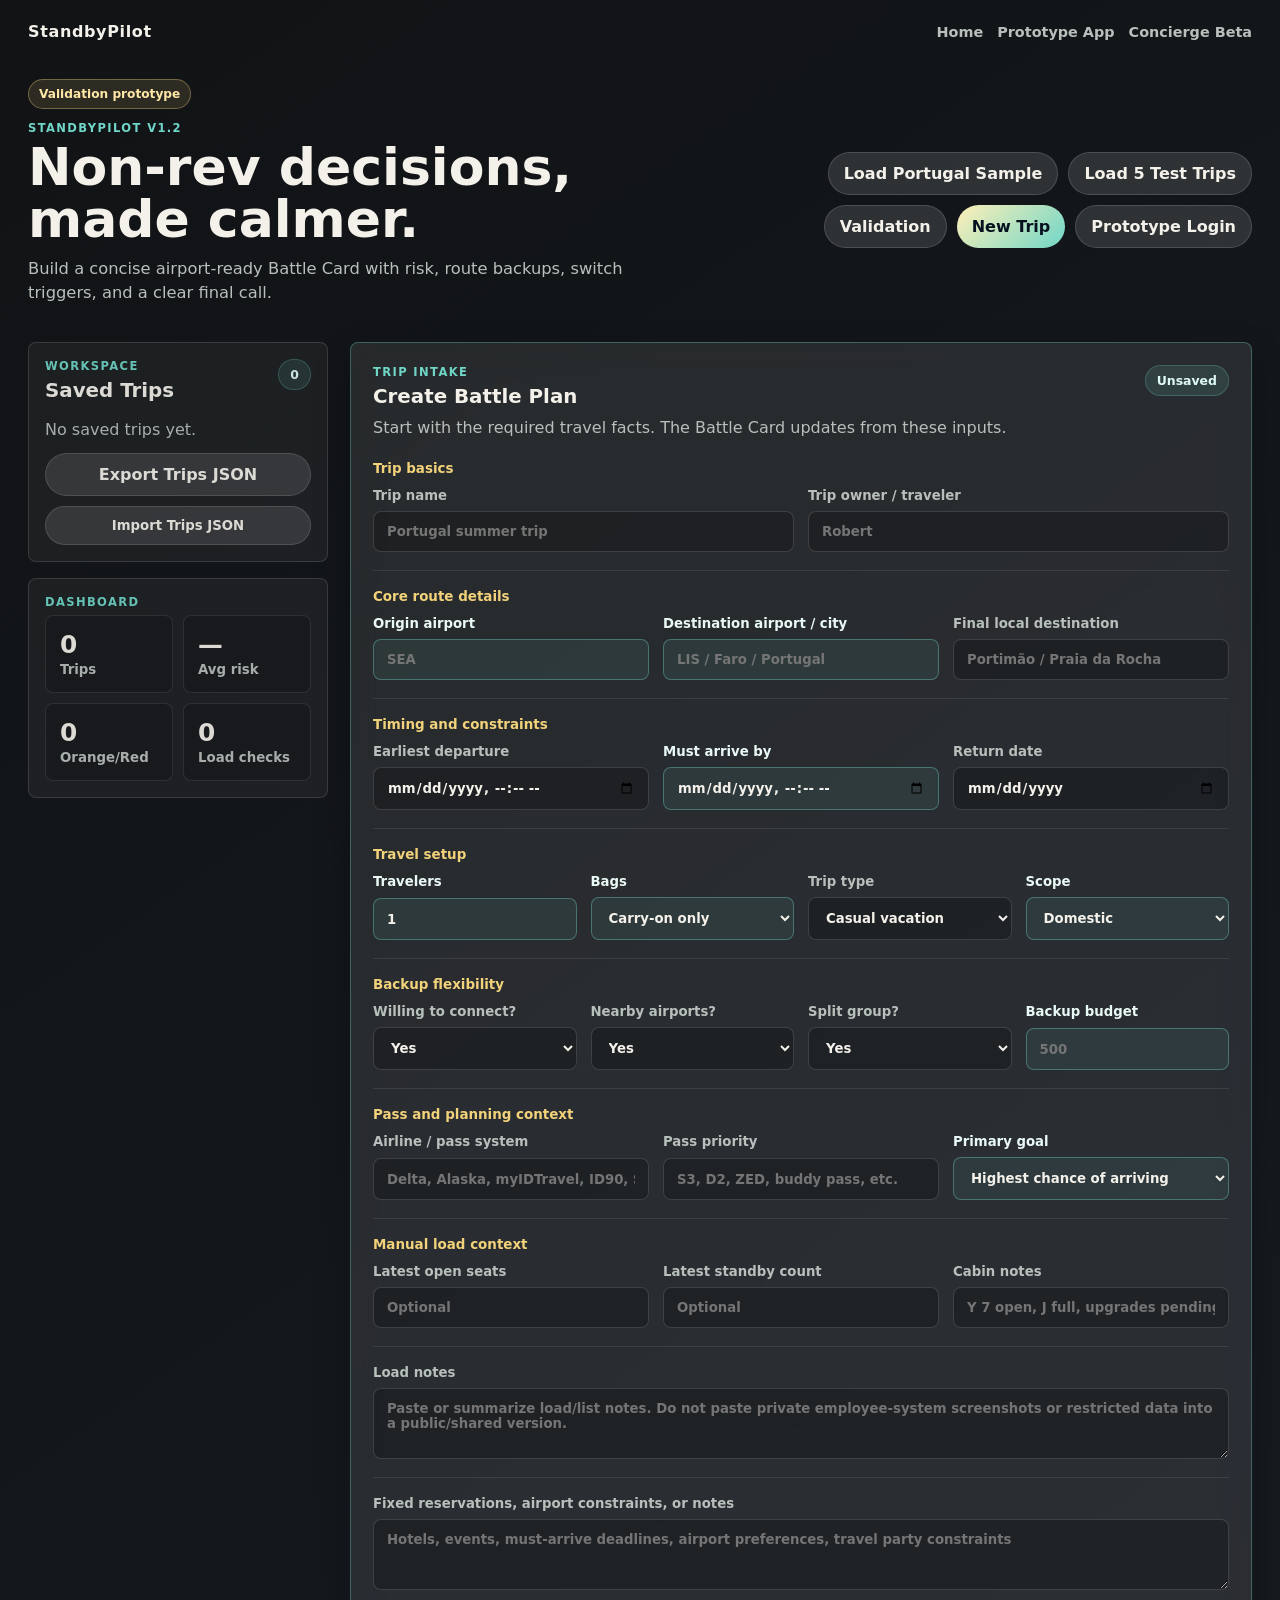
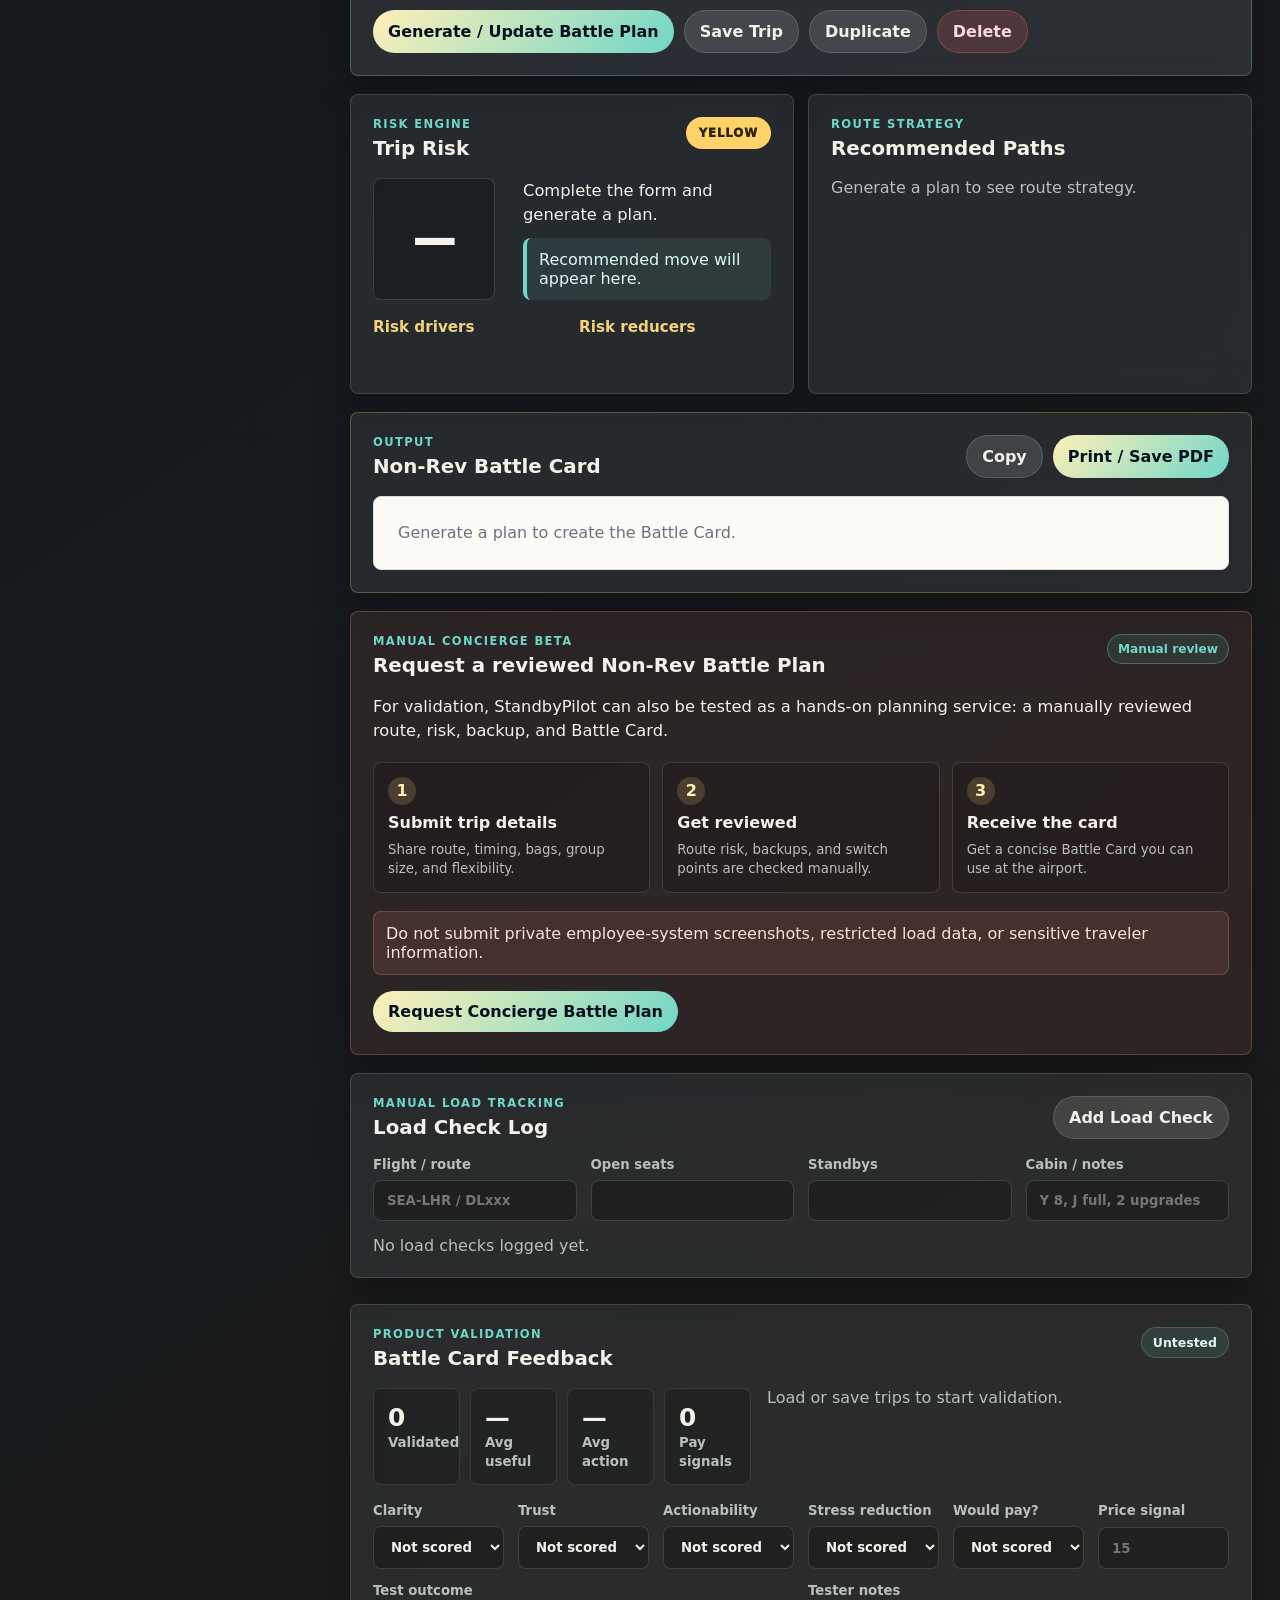
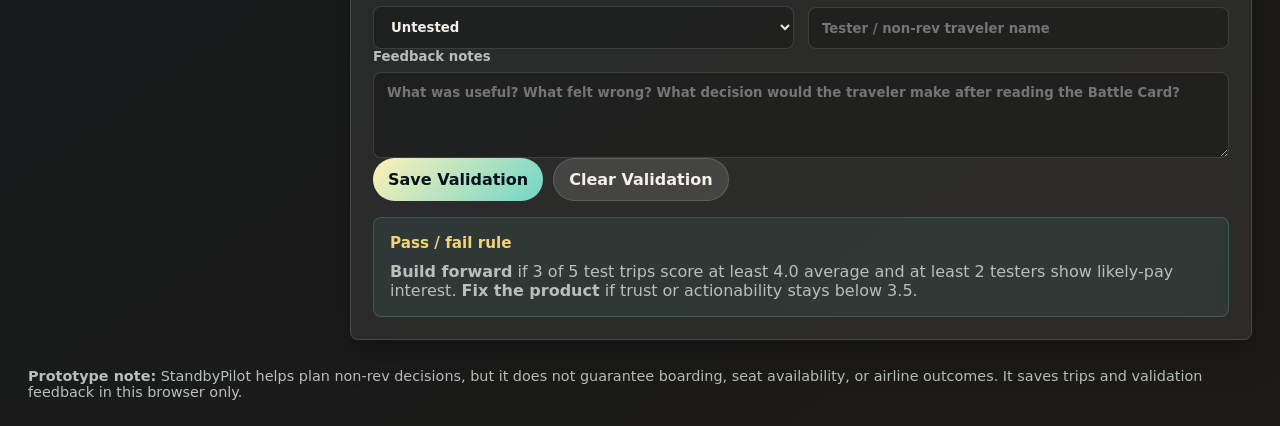
==== app.html @ 9925f9f8 "Align app page shell with Phase 1 structure" ====
<!doctype html>
<html lang="en">
<head>
  <meta charset="utf-8" />
  <meta name="viewport" content="width=device-width, initial-scale=1" />
  <title>StandbyPilot Prototype App</title>
  <link rel="stylesheet" href="./styles.css" />
</head>
<body>
  <nav class="site-nav app-nav" aria-label="App navigation">
    <a class="brand-mark" href="./index.html">StandbyPilot</a>
    <div>
      <a href="./index.html">Home</a>
      <a href="./app.html">Prototype App</a>
      <a href="./index.html#concierge">Concierge Beta</a>
    </div>
  </nav>

  <header id="appHeader" class="app-header hero-header">
    <div class="hero-copy">
      <span class="product-badge">Validation prototype</span>
      <p class="eyebrow">StandbyPilot v1.2</p>
      <h1>Non-rev decisions, made calmer.</h1>
      <p class="subhead">Build a concise airport-ready Battle Card with risk, route backups, switch triggers, and a clear final call.</p>
      <p id="appLoadError" class="empty-state" role="alert" aria-live="polite"></p>
    </div>
    <div class="header-actions">
      <button id="loadPortugal" class="secondary">Load Portugal Sample</button>
      <button id="loadTestSuite" class="secondary">Load 5 Test Trips</button>
      <button id="jumpValidation" class="secondary">Validation</button>
      <button id="newTrip" class="primary">New Trip</button>
      <button id="lockApp" class="secondary" type="button">Prototype Login</button>
    </div>
  </header>

  <main id="appMain" class="layout">
    <aside class="sidebar secondary-rail">
      <section class="panel compact side-panel">
        <div class="panel-title-row">
          <div>
            <p class="eyebrow">Workspace</p>
            <h2>Saved Trips</h2>
          </div>
          <span id="tripCount" class="pill">0</span>
        </div>
        <div id="savedTrips" class="saved-list empty-state">No saved trips yet.</div>
        <div class="stacked-actions">
          <button id="exportTrips" class="secondary full">Export Trips JSON</button>
          <label class="file-button full">
            Import Trips JSON
            <input id="importTrips" type="file" accept="application/json" />
          </label>
        </div>
      </section>

      <section class="panel compact side-panel">
        <p class="eyebrow">Dashboard</p>
        <div class="metric-grid">
          <div class="metric">
            <span id="metricTrips">0</span>
            <small>Trips</small>
          </div>
          <div class="metric">
            <span id="metricAvgRisk">—</span>
            <small>Avg risk</small>
          </div>
          <div class="metric">
            <span id="metricOrangeRed">0</span>
            <small>Orange/Red</small>
          </div>
          <div class="metric">
            <span id="metricLoadChecks">0</span>
            <small>Load checks</small>
          </div>
        </div>
      </section>
    </aside>

    <section class="content">
      <section class="panel primary-workflow">
        <div class="panel-title-row form-heading">
          <div>
            <p class="eyebrow">Trip intake</p>
            <h2 id="formTitle">Create Battle Plan</h2>
            <p class="section-note">Start with the required travel facts. The Battle Card updates from these inputs.</p>
          </div>
          <div id="saveStatus" class="status-note">Unsaved</div>
        </div>

        <form id="tripForm" class="trip-form">
          <div class="field-group">
            <p class="field-group-title">Trip basics</p>
            <div class="grid two">
              <label>Trip name
                <input id="tripName" placeholder="Portugal summer trip" />
              </label>
              <label>Trip owner / traveler
                <input id="travelerName" placeholder="Robert" />
              </label>
            </div>
          </div>

          <div class="field-group priority-group">
            <p class="field-group-title">Core route details</p>
            <div class="grid three">
              <label class="priority-field">Origin airport
                <input id="origin" placeholder="SEA" />
              </label>
              <label class="priority-field">Destination airport / city
                <input id="destination" placeholder="LIS / Faro / Portugal" />
              </label>
              <label>Final local destination
                <input id="finalDestination" placeholder="Portimão / Praia da Rocha" />
              </label>
            </div>
          </div>

          <div class="field-group priority-group">
            <p class="field-group-title">Timing and constraints</p>
            <div class="grid three">
              <label>Earliest departure
                <input id="earliestDeparture" type="datetime-local" />
              </label>
              <label class="priority-field">Must arrive by
                <input id="mustArriveBy" type="datetime-local" />
              </label>
              <label>Return date
                <input id="returnDate" type="date" />
              </label>
            </div>
          </div>

          <div class="field-group priority-group">
            <p class="field-group-title">Travel setup</p>
            <div class="grid four">
              <label class="priority-field">Travelers
                <input id="travelers" type="number" min="1" value="1" />
              </label>
              <label class="priority-field">Bags
                <select id="bags">
                  <option value="carry-on">Carry-on only</option>
                  <option value="mixed">Mixed / unsure</option>
                  <option value="checked">Checked bag</option>
                </select>
              </label>
              <label>Trip type
                <select id="tripType">
                  <option value="casual">Casual vacation</option>
                  <option value="event">Event / festival</option>
                  <option value="wedding">Wedding</option>
                  <option value="cruise">Cruise</option>
                  <option value="work">Work</option>
                  <option value="family">Family emergency</option>
                </select>
              </label>
              <label class="priority-field">Scope
                <select id="scope">
                  <option value="domestic">Domestic</option>
                  <option value="international">International</option>
                </select>
              </label>
            </div>
          </div>

          <div class="field-group priority-group">
            <p class="field-group-title">Backup flexibility</p>
            <div class="grid four">
              <label>Willing to connect?
                <select id="connections">
                  <option value="yes">Yes</option>
                  <option value="maybe">Maybe</option>
                  <option value="no">No</option>
                </select>
              </label>
              <label>Nearby airports?
                <select id="nearbyAirports">
                  <option value="yes">Yes</option>
                  <option value="maybe">Maybe</option>
                  <option value="no">No</option>
                </select>
              </label>
              <label>Split group?
                <select id="splitGroup">
                  <option value="yes">Yes</option>
                  <option value="maybe">Maybe</option>
                  <option value="no">No</option>
                </select>
              </label>
              <label class="priority-field">Backup budget
                <input id="backupBudget" type="number" min="0" placeholder="500" />
              </label>
            </div>
          </div>

          <div class="field-group priority-group">
            <p class="field-group-title">Pass and planning context</p>
            <div class="grid three">
              <label>Airline / pass system
                <input id="passSystem" placeholder="Delta, Alaska, myIDTravel, ID90, StaffTraveler notes" />
              </label>
              <label>Pass priority
                <input id="passPriority" placeholder="S3, D2, ZED, buddy pass, etc." />
              </label>
              <label class="priority-field">Primary goal
                <select id="priority">
                  <option value="highest-arrival-chance">Highest chance of arriving</option>
                  <option value="lowest-cost">Lowest cost</option>
                  <option value="fewest-connections">Fewest connections</option>
                  <option value="comfort">Best comfort</option>
                  <option value="fastest">Fastest trip</option>
                </select>
              </label>
            </div>
          </div>

          <div class="field-group">
            <p class="field-group-title">Manual load context</p>
            <div class="grid three">
              <label>Latest open seats
                <input id="openSeats" type="number" min="0" placeholder="Optional" />
              </label>
              <label>Latest standby count
                <input id="standbyCount" type="number" min="0" placeholder="Optional" />
              </label>
              <label>Cabin notes
                <input id="cabinNotes" placeholder="Y 7 open, J full, upgrades pending" />
              </label>
            </div>
          </div>

          <div class="field-group">
            <label>Load notes
              <textarea id="loadNotes" rows="3" placeholder="Paste or summarize load/list notes. Do not paste private employee-system screenshots or restricted data into a public/shared version."></textarea>
            </label>
          </div>

          <div class="field-group">
            <label>Fixed reservations, airport constraints, or notes
              <textarea id="notes" rows="3" placeholder="Hotels, events, must-arrive deadlines, airport preferences, travel party constraints"></textarea>
            </label>
          </div>

          <div class="button-row form-actions">
            <button type="submit" class="primary">Generate / Update Battle Plan</button>
            <button type="button" id="saveTrip" class="secondary">Save Trip</button>
            <button type="button" id="duplicateTrip" class="secondary">Duplicate</button>
            <button type="button" id="deleteTrip" class="danger">Delete</button>
          </div>
        </form>
      </section>

      <section class="grid two output-grid">
        <section class="panel result-panel">
          <div class="panel-title-row">
            <div>
              <p class="eyebrow">Risk engine</p>
              <h2>Trip Risk</h2>
            </div>
            <div id="riskBadge" class="risk-badge yellow">Yellow</div>
          </div>
          <div class="score-wrap">
            <div id="riskScore" class="risk-score">—</div>
            <div>
              <p id="riskSummary" class="large-copy">Complete the form and generate a plan.</p>
              <p id="recommendedMove" class="callout">Recommended move will appear here.</p>
            </div>
          </div>
          <div class="grid two">
            <div>
              <h3>Risk drivers</h3>
              <ul id="riskReasons" class="clean-list"></ul>
            </div>
            <div>
              <h3>Risk reducers</h3>
              <ul id="riskCredits" class="clean-list"></ul>
            </div>
          </div>
        </section>

        <section class="panel result-panel">
          <div class="panel-title-row">
            <div>
              <p class="eyebrow">Route strategy</p>
              <h2>Recommended Paths</h2>
            </div>
          </div>
          <div id="routeStrategy" class="route-list empty-state">Generate a plan to see route strategy.</div>
        </section>
      </section>

      <section class="panel battle-card-panel">
        <div class="panel-title-row">
          <div>
            <p class="eyebrow">Output</p>
            <h2>Non-Rev Battle Card</h2>
          </div>
          <div class="button-row compact-row">
            <button id="copyBattleCard" class="secondary">Copy</button>
            <button id="printBattleCard" class="primary">Print / Save PDF</button>
          </div>
        </div>
        <article id="battleCard" class="battle-card empty-state">Generate a plan to create the Battle Card.</article>
      </section>

      <section class="panel concierge-panel" id="concierge-request">
        <div class="panel-title-row">
          <div>
            <p class="eyebrow">Manual Concierge Beta</p>
            <h2>Request a reviewed Non-Rev Battle Plan</h2>
          </div>
          <span class="product-badge subtle">Manual review</span>
        </div>
        <p class="large-copy">For validation, StandbyPilot can also be tested as a hands-on planning service: a manually reviewed route, risk, backup, and Battle Card.</p>
        <div class="concierge-steps">
          <div><span>1</span><strong>Submit trip details</strong><small>Share route, timing, bags, group size, and flexibility.</small></div>
          <div><span>2</span><strong>Get reviewed</strong><small>Route risk, backups, and switch points are checked manually.</small></div>
          <div><span>3</span><strong>Receive the card</strong><small>Get a concise Battle Card you can use at the airport.</small></div>
        </div>
        <p class="warning-note">Do not submit private employee-system screenshots, restricted load data, or sensitive traveler information.</p>
        <a class="button-link primary" href="mailto:?subject=StandbyPilot%20Concierge%20Battle%20Plan%20Request">Request Concierge Battle Plan</a>
      </section>

      <section class="panel">
        <div class="panel-title-row">
          <div>
            <p class="eyebrow">Manual load tracking</p>
            <h2>Load Check Log</h2>
          </div>
          <button id="addLoadCheck" class="secondary">Add Load Check</button>
        </div>
        <div class="grid four load-inputs">
          <label>Flight / route
            <input id="loadFlight" placeholder="SEA-LHR / DLxxx" />
          </label>
          <label>Open seats
            <input id="loadOpenSeats" type="number" min="0" />
          </label>
          <label>Standbys
            <input id="loadStandbys" type="number" min="0" />
          </label>
          <label>Cabin / notes
            <input id="loadCabin" placeholder="Y 8, J full, 2 upgrades" />
          </label>
        </div>
        <div id="loadLog" class="timeline empty-state">No load checks logged yet.</div>
      </section>

      <section id="validationPanel" class="panel validation-panel">
        <div class="panel-title-row">
          <div>
            <p class="eyebrow">Product validation</p>
            <h2>Battle Card Feedback</h2>
          </div>
          <div id="validationStatus" class="status-note">Untested</div>
        </div>

        <div class="validation-summary">
          <div class="metric-grid validation-metrics">
            <div class="metric">
              <span id="metricValidated">0</span>
              <small>Validated</small>
            </div>
            <div class="metric">
              <span id="metricAvgUseful">—</span>
              <small>Avg useful</small>
            </div>
            <div class="metric">
              <span id="metricAvgAction">—</span>
              <small>Avg action</small>
            </div>
            <div class="metric">
              <span id="metricPaidInterest">0</span>
              <small>Pay signals</small>
            </div>
          </div>
          <div id="validationQueue" class="validation-list empty-state">Load or save trips to start validation.</div>
        </div>

        <div class="validation-grid">
          <label>Clarity
            <select id="clarityScore">
              <option value="">Not scored</option>
              <option value="1">1 - Confusing</option>
              <option value="2">2 - Needs work</option>
              <option value="3">3 - Understandable</option>
              <option value="4">4 - Clear</option>
              <option value="5">5 - Very clear</option>
            </select>
          </label>
          <label>Trust
            <select id="trustScore">
              <option value="">Not scored</option>
              <option value="1">1 - Would not trust</option>
              <option value="2">2 - Low trust</option>
              <option value="3">3 - Some trust</option>
              <option value="4">4 - Trustworthy</option>
              <option value="5">5 - Would rely on it</option>
            </select>
          </label>
          <label>Actionability
            <select id="actionScore">
              <option value="">Not scored</option>
              <option value="1">1 - No clear next move</option>
              <option value="2">2 - Vague</option>
              <option value="3">3 - Somewhat actionable</option>
              <option value="4">4 - Clear next move</option>
              <option value="5">5 - Airport-ready</option>
            </select>
          </label>
          <label>Stress reduction
            <select id="stressScore">
              <option value="">Not scored</option>
              <option value="1">1 - No help</option>
              <option value="2">2 - Small help</option>
              <option value="3">3 - Moderate help</option>
              <option value="4">4 - Strong help</option>
              <option value="5">5 - Big relief</option>
            </select>
          </label>
          <label>Would pay?
            <select id="payScore">
              <option value="">Not scored</option>
              <option value="1">1 - No</option>
              <option value="2">2 - Unlikely</option>
              <option value="3">3 - Maybe</option>
              <option value="4">4 - Likely</option>
              <option value="5">5 - Yes</option>
            </select>
          </label>
          <label>Price signal
            <input id="payAmount" type="number" min="0" placeholder="15" />
          </label>
        </div>

        <div class="grid two">
          <label>Test outcome
            <select id="testOutcome">
              <option value="untested">Untested</option>
              <option value="strong-signal">Strong signal</option>
              <option value="needs-polish">Needs polish</option>
              <option value="weak-signal">Weak signal</option>
              <option value="invalid">Invalid / wrong recommendation</option>
            </select>
          </label>
          <label>Tester notes
            <input id="testerName" placeholder="Tester / non-rev traveler name" />
          </label>
        </div>

        <label>Feedback notes
          <textarea id="validationNotes" rows="4" placeholder="What was useful? What felt wrong? What decision would the traveler make after reading the Battle Card?"></textarea>
        </label>

        <div class="button-row">
          <button id="saveValidation" type="button" class="primary">Save Validation</button>
          <button id="clearValidation" type="button" class="secondary">Clear Validation</button>
        </div>

        <div class="validation-rules">
          <h3>Pass / fail rule</h3>
          <p><strong>Build forward</strong> if 3 of 5 test trips score at least 4.0 average and at least 2 testers show likely-pay interest. <strong>Fix the product</strong> if trust or actionability stays below 3.5.</p>
        </div>
      </section>
    </section>
  </main>

  <footer id="appFooter" class="footer-note">
    <strong>Prototype note:</strong> StandbyPilot helps plan non-rev decisions, but it does not guarantee boarding, seat availability, or airline outcomes. It saves trips and validation feedback in this browser only.
  </footer>

  <script src="./app.js" data-battle-card-src="./battle-card.js"></script>
</body>
</html>
---- styles.css ----
:root {
  --bg: #111315;
  --surface: #181b1f;
  --surface2: #20252b;
  --panel: rgba(255, 255, 255, 0.07);
  --panel2: rgba(255, 255, 255, 0.1);
  --border: rgba(255, 255, 255, 0.14);
  --text: #f4f1ea;
  --muted: #b8c0bc;
  --accent: #70d6c7;
  --accent2: #f2d27a;
  --accent3: #ef8f78;
  --green: #4fe09d;
  --yellow: #ffd369;
  --orange: #ff9f55;
  --red: #ff6868;
  --ink: #172026;
  --shadow: 0 14px 34px rgba(0, 0, 0, 0.28);
}

* { box-sizing: border-box; }
body {
  margin: 0;
  font-family: Inter, ui-sans-serif, system-ui, -apple-system, BlinkMacSystemFont, "Segoe UI", sans-serif;
  color: var(--text);
  background: linear-gradient(145deg, #111315 0%, #151a1f 48%, #1d1b18 100%);
  min-height: 100vh;
}

button, input, select, textarea { font: inherit; }
button { cursor: pointer; }

.site-nav {
  max-width: 1440px;
  margin: 0 auto;
  padding: 22px 28px 0;
  display: flex;
  justify-content: space-between;
  gap: 18px;
  align-items: center;
}
.site-nav nav,
.site-nav div { display: flex; gap: 14px; flex-wrap: wrap; align-items: center; }
.site-nav a { color: var(--muted); text-decoration: none; font-weight: 800; font-size: 0.9rem; }
.site-nav a:hover { color: var(--text); }
.brand-mark { color: var(--text) !important; font-size: 1rem !important; letter-spacing: 0.04em; }
.app-nav { padding-bottom: 4px; }

.app-header {
  max-width: 1440px;
  margin: 0 auto;
  padding: 34px 28px 20px;
  display: flex;
  justify-content: space-between;
  gap: 24px;
  align-items: flex-end;
}

.hero-header { align-items: center; }
.hero-copy { max-width: 760px; }
.access-hero { min-height: 320px; align-items: center; }

h1, h2, h3, p { margin-top: 0; }
h1 { font-size: 3.25rem; line-height: 1; margin-bottom: 12px; letter-spacing: 0; }
h2 { font-size: 1.24rem; margin-bottom: 0; letter-spacing: 0; }
h3 { font-size: 0.95rem; margin-bottom: 10px; color: var(--accent2); letter-spacing: 0; }
.subhead { color: var(--muted); max-width: 680px; font-size: 1.02rem; line-height: 1.5; margin-bottom: 0; }
.section-note { color: var(--muted); margin: 8px 0 0; line-height: 1.45; }
.eyebrow { color: var(--accent); text-transform: uppercase; letter-spacing: 0.12em; font-size: 0.72rem; font-weight: 800; margin-bottom: 6px; }

.product-badge {
  display: inline-flex;
  align-items: center;
  width: fit-content;
  margin-bottom: 12px;
  padding: 7px 10px;
  border: 1px solid rgba(242, 210, 122, 0.36);
  border-radius: 999px;
  background: rgba(242, 210, 122, 0.12);
  color: #ffe7a7;
  font-size: 0.76rem;
  font-weight: 850;
}
.product-badge.subtle { margin-bottom: 0; color: var(--accent); border-color: rgba(112, 214, 199, 0.34); background: rgba(112, 214, 199, 0.1); }

.marketing-page main,
.login-page main { max-width: 1440px; margin: 0 auto; padding: 0 28px 28px; }
.landing-hero {
  min-height: 580px;
  display: grid;
  grid-template-columns: minmax(0, 1.1fr) minmax(320px, 0.75fr);
  gap: 28px;
  align-items: center;
  padding: 40px 0 26px;
}
.landing-copy h1,
.login-copy h1 { max-width: 760px; font-size: 4.2rem; }
.hero-actions { margin-top: 24px; }
.landing-card,
.feature-panel,
.landing-band,
.login-card {
  background: var(--panel);
  border: 1px solid var(--border);
  border-radius: 8px;
  box-shadow: var(--shadow);
  backdrop-filter: blur(14px);
}
.landing-card { padding: 24px; }
.landing-card h2 { margin-bottom: 14px; color: #fff0b8; }
.landing-card ul { margin: 0; padding-left: 18px; color: var(--muted); display: grid; gap: 10px; }
.landing-grid { display: grid; grid-template-columns: repeat(4, minmax(0, 1fr)); gap: 14px; margin: 10px 0 18px; }
.feature-panel { padding: 20px; }
.feature-panel h2 { margin-bottom: 10px; }
.feature-panel p { color: var(--muted); line-height: 1.5; margin-bottom: 0; }
.landing-band { padding: 24px; margin-top: 18px; }
.landing-footer { padding-top: 12px; }

.login-shell {
  min-height: calc(100vh - 86px);
  display: grid;
  grid-template-columns: minmax(0, 1fr) minmax(320px, 440px);
  gap: 28px;
  align-items: center;
}
.login-card { display: grid; gap: 16px; padding: 24px; }
.login-card h2 { margin-bottom: 4px; }

.layout {
  max-width: 1440px;
  margin: 0 auto;
  padding: 0 28px 28px;
  display: grid;
  grid-template-columns: 300px minmax(0, 1fr);
  gap: 22px;
  align-items: start;
}

.sidebar { display: grid; gap: 16px; position: sticky; top: 16px; }
.secondary-rail { opacity: 0.9; }
.content { display: grid; gap: 18px; }

.panel {
  background: var(--panel);
  border: 1px solid var(--border);
  border-radius: 8px;
  padding: 22px;
  box-shadow: var(--shadow);
  backdrop-filter: blur(14px);
}
.compact { padding: 16px; }
.side-panel { box-shadow: none; background: rgba(255, 255, 255, 0.055); }
.primary-workflow {
  background: rgba(255, 255, 255, 0.09);
  border-color: rgba(112, 214, 199, 0.32);
}
.panel-title-row {
  display: flex;
  justify-content: space-between;
  gap: 16px;
  align-items: flex-start;
  margin-bottom: 18px;
}
.form-heading { margin-bottom: 20px; }

.grid { display: grid; gap: 14px; }
.grid.two { grid-template-columns: repeat(2, minmax(0, 1fr)); }
.grid.three { grid-template-columns: repeat(3, minmax(0, 1fr)); }
.grid.four { grid-template-columns: repeat(4, minmax(0, 1fr)); }
.trip-form { display: grid; gap: 18px; }

.field-group {
  display: grid;
  gap: 12px;
  padding-top: 2px;
}
.field-group + .field-group {
  border-top: 1px solid rgba(255, 255, 255, 0.09);
  padding-top: 18px;
}
.field-group-title {
  margin-bottom: 0;
  color: var(--accent2);
  font-size: 0.84rem;
  font-weight: 850;
}
.priority-group { border-color: rgba(112, 214, 199, 0.18); }
.priority-field { color: #e9f9f5; }
.priority-field input,
.priority-field select {
  border-color: rgba(112, 214, 199, 0.38);
  background: rgba(112, 214, 199, 0.08);
}

label {
  display: grid;
  gap: 8px;
  color: var(--muted);
  font-size: 0.83rem;
  font-weight: 750;
}
input, select, textarea {
  width: 100%;
  color: var(--text);
  background: rgba(0, 0, 0, 0.24);
  border: 1px solid rgba(255, 255, 255, 0.14);
  border-radius: 8px;
  padding: 12px 13px;
  outline: none;
}
input:focus, select:focus, textarea:focus { border-color: rgba(112, 214, 199, 0.76); box-shadow: 0 0 0 3px rgba(112, 214, 199, 0.13); }
textarea { resize: vertical; }
select option { color: #111827; }

.button-row, .header-actions, .stacked-actions { display: flex; gap: 10px; flex-wrap: wrap; }
.header-actions { justify-content: flex-end; max-width: 540px; }
.stacked-actions { margin-top: 14px; }
.form-actions { padding-top: 2px; }
.compact-row { justify-content: flex-end; }
button, .file-button, .button-link {
  border: 0;
  border-radius: 999px;
  padding: 11px 15px;
  color: #06111f;
  font-weight: 850;
  background: var(--accent2);
  display: inline-flex;
  align-items: center;
  justify-content: center;
  gap: 8px;
  text-decoration: none;
}
button.primary, .button-link.primary { background: linear-gradient(135deg, #fff0b8, #70d6c7); }
button.secondary, .file-button, .button-link.secondary { background: rgba(255, 255, 255, 0.12); color: var(--text); border: 1px solid rgba(255, 255, 255, 0.14); }
button.danger { background: rgba(255, 104, 104, 0.16); color: #ffd7d7; border: 1px solid rgba(255, 104, 104, 0.3); }
button:hover, .file-button:hover, .button-link:hover { transform: translateY(-1px); }
button.full, .file-button.full, .button-link.full { width: 100%; }
.file-button input { display: none; }

.status-note, .pill {
  color: #dffbf6;
  background: rgba(112, 214, 199, 0.12);
  border: 1px solid rgba(112, 214, 199, 0.25);
  border-radius: 999px;
  padding: 7px 11px;
  font-size: 0.78rem;
  font-weight: 800;
  white-space: nowrap;
}

.saved-list { display: grid; gap: 9px; max-height: 360px; overflow: auto; padding-right: 3px; }
.saved-item {
  text-align: left;
  width: 100%;
  background: rgba(255, 255, 255, 0.075);
  border: 1px solid rgba(255, 255, 255, 0.12);
  border-radius: 8px;
  padding: 12px;
  color: var(--text);
  display: grid;
  gap: 4px;
}
.saved-item.active { border-color: rgba(112, 214, 199, 0.72); background: rgba(112, 214, 199, 0.1); }
.saved-item strong { font-size: 0.93rem; }
.saved-item small { color: var(--muted); line-height: 1.35; }

.metric-grid { display: grid; grid-template-columns: repeat(2, 1fr); gap: 10px; }
.metric {
  background: rgba(0, 0, 0, 0.18);
  border: 1px solid rgba(255, 255, 255, 0.1);
  border-radius: 8px;
  padding: 14px;
}
.metric span { display: block; font-size: 1.55rem; font-weight: 900; letter-spacing: 0; }
.metric small { color: var(--muted); font-weight: 700; }

.output-grid { align-items: stretch; }
.result-panel { min-height: 300px; }
.score-wrap { display: grid; grid-template-columns: 132px minmax(0, 1fr); gap: 18px; align-items: center; margin-bottom: 18px; }
.risk-score {
  width: 122px;
  height: 122px;
  border-radius: 8px;
  display: grid;
  place-items: center;
  background: rgba(0, 0, 0, 0.25);
  border: 1px solid rgba(255, 255, 255, 0.14);
  font-size: 2.65rem;
  font-weight: 950;
  letter-spacing: 0;
}
.risk-badge {
  padding: 9px 13px;
  border-radius: 999px;
  font-weight: 950;
  text-transform: uppercase;
  letter-spacing: 0.08em;
  font-size: 0.73rem;
}
.risk-badge.green { color: #062416; background: var(--green); }
.risk-badge.yellow { color: #2c2100; background: var(--yellow); }
.risk-badge.orange { color: #2a1000; background: var(--orange); }
.risk-badge.red { color: #300606; background: var(--red); }
.large-copy { color: var(--text); font-size: 1.02rem; line-height: 1.5; margin-bottom: 10px; }
.callout { background: rgba(112, 214, 199, 0.1); border-left: 4px solid var(--accent); border-radius: 8px; padding: 12px; color: #dffbf6; margin-bottom: 0; }
.clean-list { padding-left: 18px; margin: 0; color: var(--muted); display: grid; gap: 7px; }

.route-list { display: grid; gap: 10px; }
.route-card {
  background: rgba(0, 0, 0, 0.18);
  border: 1px solid rgba(255, 255, 255, 0.12);
  border-radius: 8px;
  padding: 13px;
}
.route-card strong { display: block; margin-bottom: 4px; color: #fff0b8; }
.route-card p { color: var(--muted); margin-bottom: 0; line-height: 1.4; }

.timeline { display: grid; gap: 10px; margin-top: 15px; }
.timeline-item {
  display: grid;
  grid-template-columns: minmax(0, 1fr) auto;
  gap: 14px;
  padding: 13px;
  border-radius: 8px;
  background: rgba(0, 0, 0, 0.18);
  border: 1px solid rgba(255, 255, 255, 0.12);
}
.timeline-item p { margin: 0; color: var(--muted); line-height: 1.45; }
.timeline-item strong { color: #fff0b8; }
.timeline-item button { padding: 8px 10px; align-self: start; }

.battle-card-panel { border-color: rgba(242, 210, 122, 0.28); }
.battle-card {
  background: #fbfaf5;
  color: var(--ink);
  border: 1px solid #d8ded8;
  border-radius: 8px;
  padding: 24px;
  line-height: 1.45;
  box-shadow: inset 0 0 0 1px rgba(255, 255, 255, 0.72);
}
.battle-card h2, .battle-card h3 { color: var(--ink); }
.battle-card h2 { font-size: 1.45rem; margin-bottom: 10px; letter-spacing: 0.04em; }
.battle-card h3 { margin-top: 18px; margin-bottom: 7px; font-size: 0.96rem; font-weight: 900; }
.battle-card p { margin-bottom: 8px; }
.battle-card ul { margin: 5px 0 0; padding-left: 18px; display: grid; gap: 4px; }
.battle-card li { padding-left: 2px; }
.battle-card .mini-grid { display: grid; grid-template-columns: repeat(2, minmax(0,1fr)); gap: 8px 18px; margin: 12px 0; }
.battle-card .mini-grid div { border-bottom: 1px solid #dbe4df; padding-bottom: 5px; }
.battle-card .risk-line { font-weight: 950; font-size: 1.02rem; }
.empty-state { color: var(--muted); }
.battle-card.empty-state { color: #6b7280; }

.concierge-panel { background: rgba(239, 143, 120, 0.095); border-color: rgba(239, 143, 120, 0.28); }
.concierge-steps { display: grid; grid-template-columns: repeat(3, minmax(0, 1fr)); gap: 12px; margin: 18px 0; }
.concierge-steps div {
  display: grid;
  gap: 8px;
  padding: 14px;
  border-radius: 8px;
  border: 1px solid rgba(255, 255, 255, 0.13);
  background: rgba(0, 0, 0, 0.16);
}
.concierge-steps span {
  display: grid;
  place-items: center;
  width: 28px;
  height: 28px;
  border-radius: 999px;
  background: rgba(242, 210, 122, 0.18);
  color: #fff0b8;
  font-weight: 900;
}
.concierge-steps strong { color: var(--text); }
.concierge-steps small { color: var(--muted); line-height: 1.45; }
.warning-note {
  color: #ffe0d8;
  background: rgba(239, 143, 120, 0.12);
  border: 1px solid rgba(239, 143, 120, 0.26);
  border-radius: 8px;
  padding: 12px;
}

.footer-note {
  max-width: 1440px;
  margin: 0 auto 26px;
  padding: 0 28px;
  color: var(--muted);
  font-size: 0.9rem;
}

.validation-panel { margin-top: 8px; }
.validation-summary {
  display: grid;
  grid-template-columns: minmax(0, 0.9fr) minmax(0, 1.1fr);
  gap: 16px;
  margin-bottom: 18px;
}
.validation-metrics { grid-template-columns: repeat(4, minmax(0, 1fr)); }
.validation-grid {
  display: grid;
  grid-template-columns: repeat(6, minmax(0, 1fr));
  gap: 14px;
  margin-bottom: 14px;
}

.validation-rules {
  margin-top: 16px;
  padding: 16px;
  border: 1px solid rgba(112, 214, 199, 0.22);
  border-radius: 8px;
  background: rgba(112, 214, 199, 0.08);
  color: var(--muted);
}
.validation-rules p { margin-bottom: 0; }

.validation-list {
  display: grid;
  gap: 8px;
  align-content: start;
}
.validation-item {
  width: 100%;
  justify-content: flex-start;
  align-items: flex-start;
  text-align: left;
  border-radius: 8px;
  padding: 12px;
  background: rgba(255, 255, 255, 0.08);
  color: var(--text);
  display: grid;
  gap: 4px;
}
.validation-item small { color: var(--muted); font-weight: 700; }
.validation-item.active { outline: 2px solid rgba(112, 214, 199, 0.75); }

@media (max-width: 1100px) {
  .layout { grid-template-columns: 1fr; }
  .sidebar { position: static; }
  .grid.four, .grid.three, .grid.two { grid-template-columns: 1fr 1fr; }
  .landing-hero, .login-shell { grid-template-columns: 1fr; min-height: auto; }
  .landing-grid { grid-template-columns: repeat(2, minmax(0, 1fr)); }
  .validation-grid { grid-template-columns: repeat(2, minmax(0, 1fr)); }
  .validation-summary { grid-template-columns: 1fr; }
  .validation-metrics { grid-template-columns: repeat(2, minmax(0, 1fr)); }
}

@media (max-width: 760px) {
  .site-nav { align-items: flex-start; flex-direction: column; padding: 18px 16px 0; }
  .app-header { flex-direction: column; align-items: stretch; padding: 24px 16px 16px; }
  .header-actions { justify-content: flex-start; }
  h1, .landing-copy h1, .login-copy h1 { font-size: 2.35rem; }
  .marketing-page main, .login-page main, .layout { padding: 0 16px 20px; }
  .landing-grid, .grid.four, .grid.three, .grid.two, .score-wrap, .validation-grid, .concierge-steps { grid-template-columns: 1fr; }
  .risk-score { width: 100%; height: 96px; border-radius: 8px; }
  .battle-card .mini-grid { grid-template-columns: 1fr; }
  .panel-title-row { flex-direction: column; align-items: flex-start; }
}

@media print {
  body { background: #fff; }
  .site-nav, .app-header, .sidebar, .trip-form, .output-grid, .concierge-panel, .footer-note, .panel:not(.battle-card-panel) { display: none !important; }
  .layout { display: block; padding: 0; }
  .content { display: block; }
  .battle-card-panel { box-shadow: none; border: 0; padding: 0; background: transparent; }
  .panel-title-row { display: none; }
  .battle-card { border-radius: 0; padding: 0; border: 0; box-shadow: none; }
}
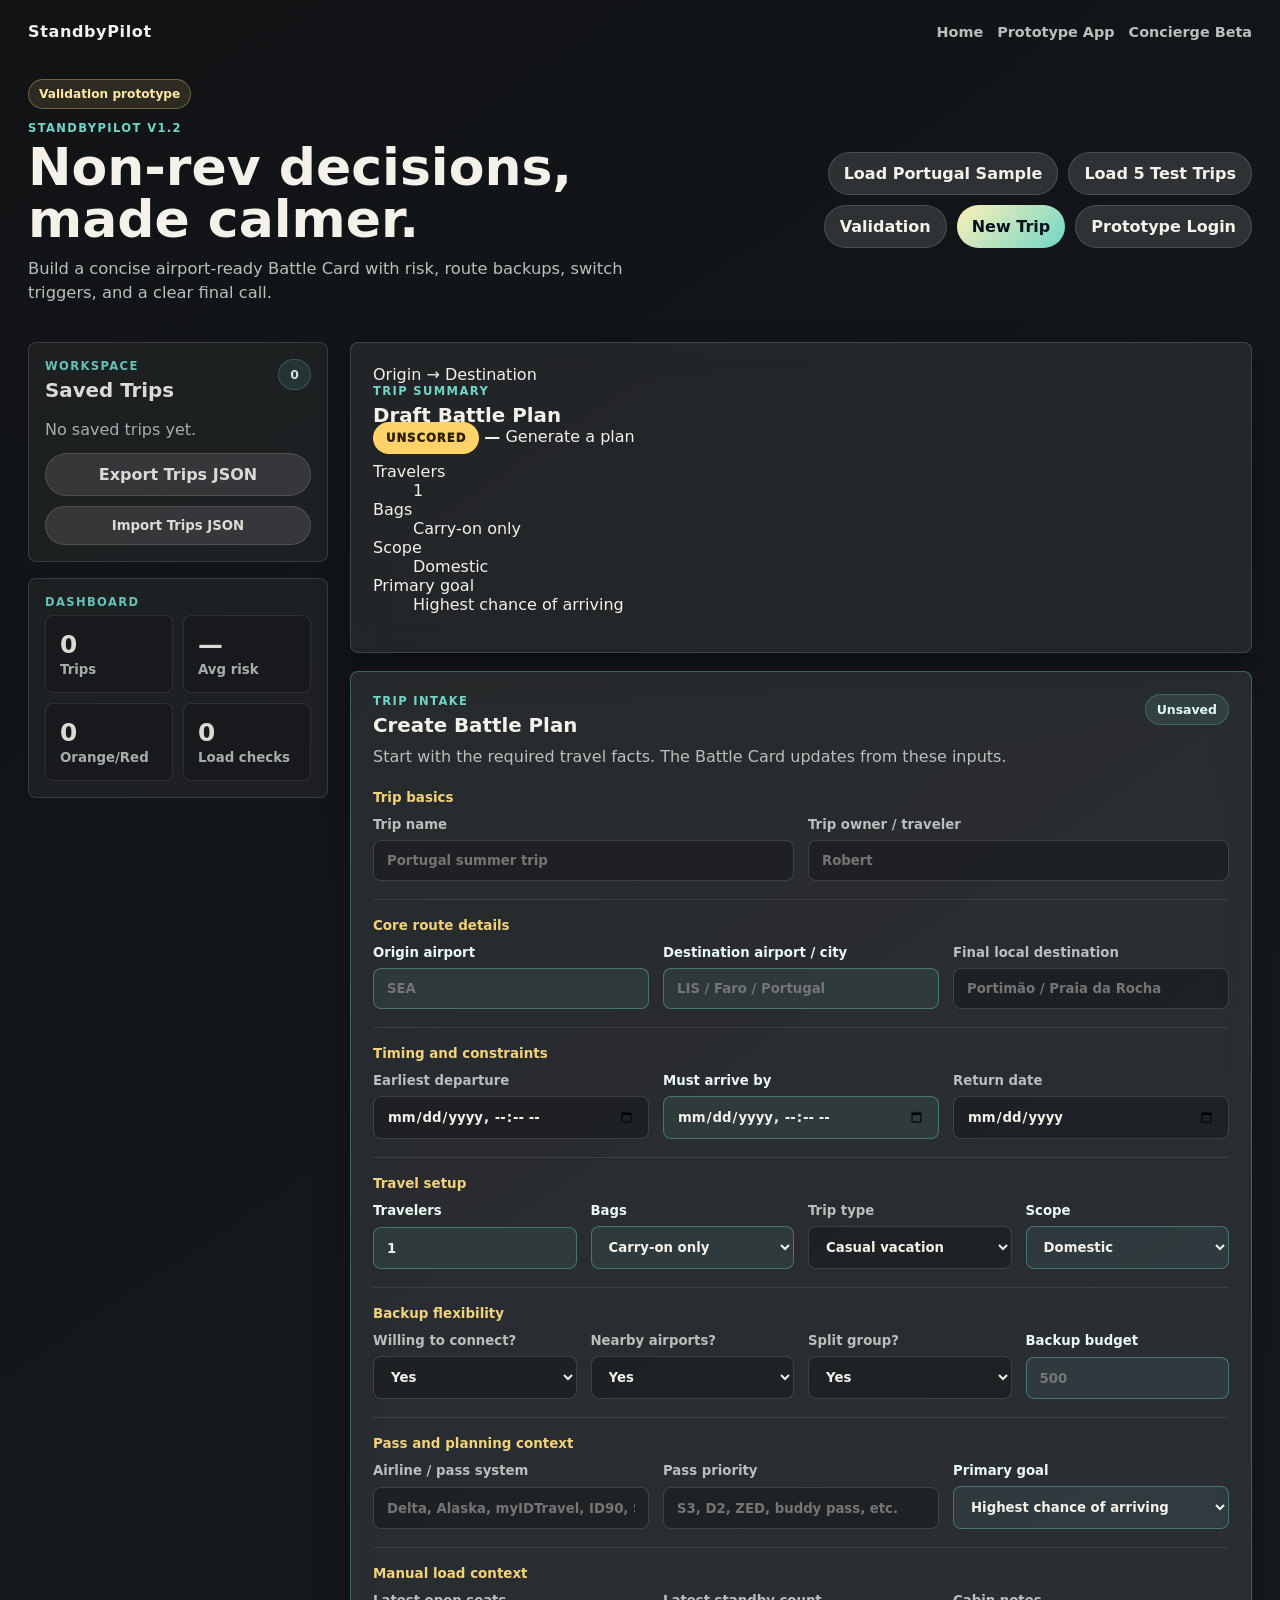
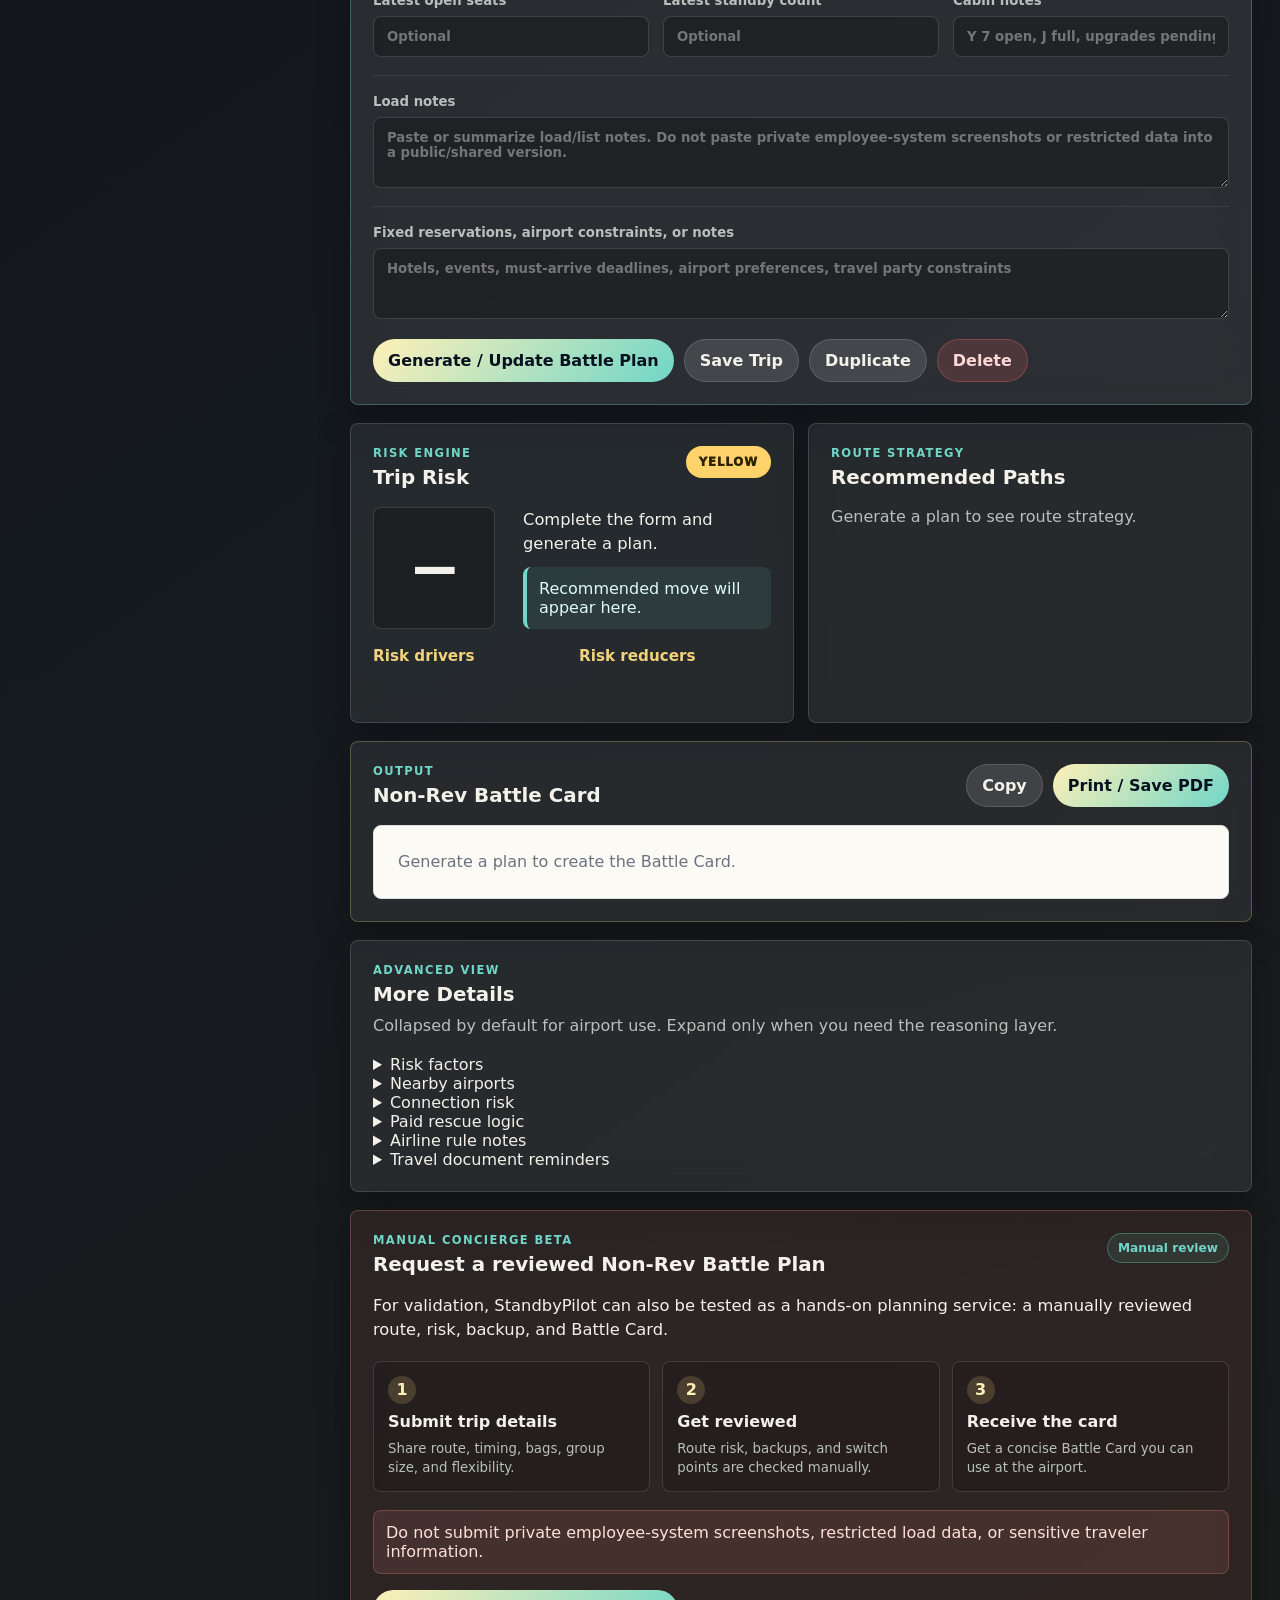
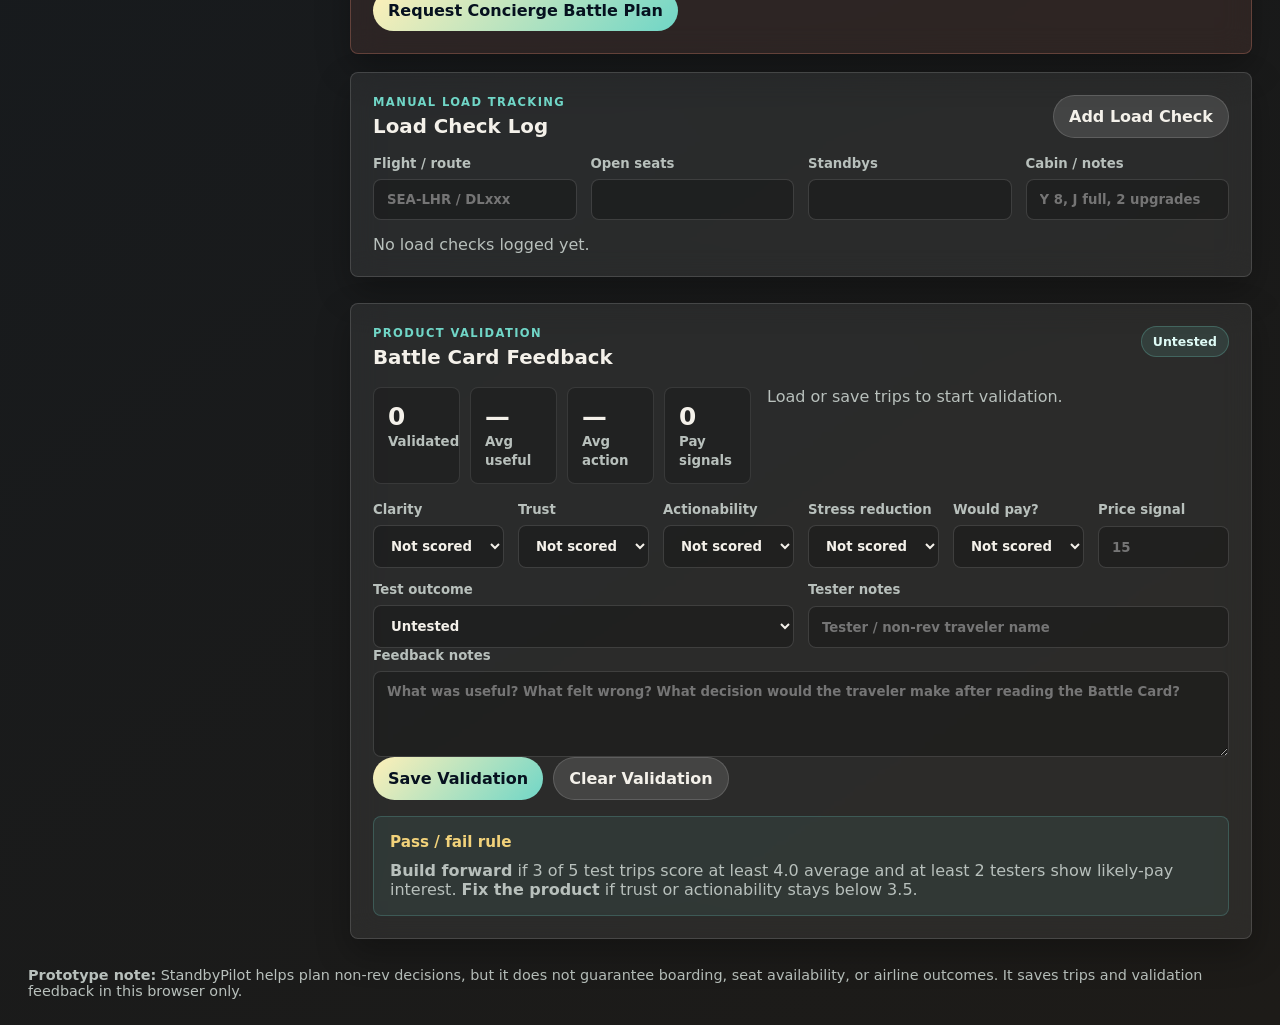
==== commit 8d236074: "Add app summary and details containers" ====
--- a/app.html
+++ b/app.html
@@ -77,6 +77,31 @@
     </aside>
 
     <section class="content">
+      <section id="tripSummary" class="panel trip-summary-card" aria-live="polite">
+        <div class="summary-route-line">
+          <span id="summaryOrigin">Origin</span>
+          <span class="summary-arrow">→</span>
+          <span id="summaryDestination">Destination</span>
+        </div>
+        <div class="summary-main-row">
+          <div>
+            <p class="eyebrow">Trip summary</p>
+            <h2 id="summaryTripName">Draft Battle Plan</h2>
+          </div>
+          <div class="summary-callout">
+            <span id="summaryRiskBadge" class="risk-badge yellow">Unscored</span>
+            <strong id="summaryScore">—</strong>
+            <span id="summaryFinalCall">Generate a plan</span>
+          </div>
+        </div>
+        <dl class="summary-facts">
+          <div><dt>Travelers</dt><dd id="summaryTravelers">1</dd></div>
+          <div><dt>Bags</dt><dd id="summaryBags">Carry-on only</dd></div>
+          <div><dt>Scope</dt><dd id="summaryScope">Domestic</dd></div>
+          <div><dt>Primary goal</dt><dd id="summaryGoal">Highest chance of arriving</dd></div>
+        </dl>
+      </section>
+
       <section class="panel primary-workflow">
         <div class="panel-title-row form-heading">
           <div>
@@ -300,6 +325,42 @@
           </div>
         </div>
         <article id="battleCard" class="battle-card empty-state">Generate a plan to create the Battle Card.</article>
+      </section>
+
+      <section class="panel more-details-panel">
+        <div class="panel-title-row">
+          <div>
+            <p class="eyebrow">Advanced view</p>
+            <h2>More Details</h2>
+            <p class="section-note">Collapsed by default for airport use. Expand only when you need the reasoning layer.</p>
+          </div>
+        </div>
+        <div id="moreDetails" class="more-details-list">
+          <details>
+            <summary>Risk factors</summary>
+            <p>Generate a Battle Plan to see trip-specific risk factors.</p>
+          </details>
+          <details>
+            <summary>Nearby airports</summary>
+            <p>Generate a Battle Plan to see alternate-airport guidance.</p>
+          </details>
+          <details>
+            <summary>Connection risk</summary>
+            <p>Generate a Battle Plan to see connection-risk notes.</p>
+          </details>
+          <details>
+            <summary>Paid rescue logic</summary>
+            <p>Generate a Battle Plan to see paid rescue guidance.</p>
+          </details>
+          <details>
+            <summary>Airline rule notes</summary>
+            <p>Generate a Battle Plan to see pass-system notes.</p>
+          </details>
+          <details>
+            <summary>Travel document reminders</summary>
+            <p>Generate a Battle Plan to see document reminders.</p>
+          </details>
+        </div>
       </section>
 
       <section class="panel concierge-panel" id="concierge-request">
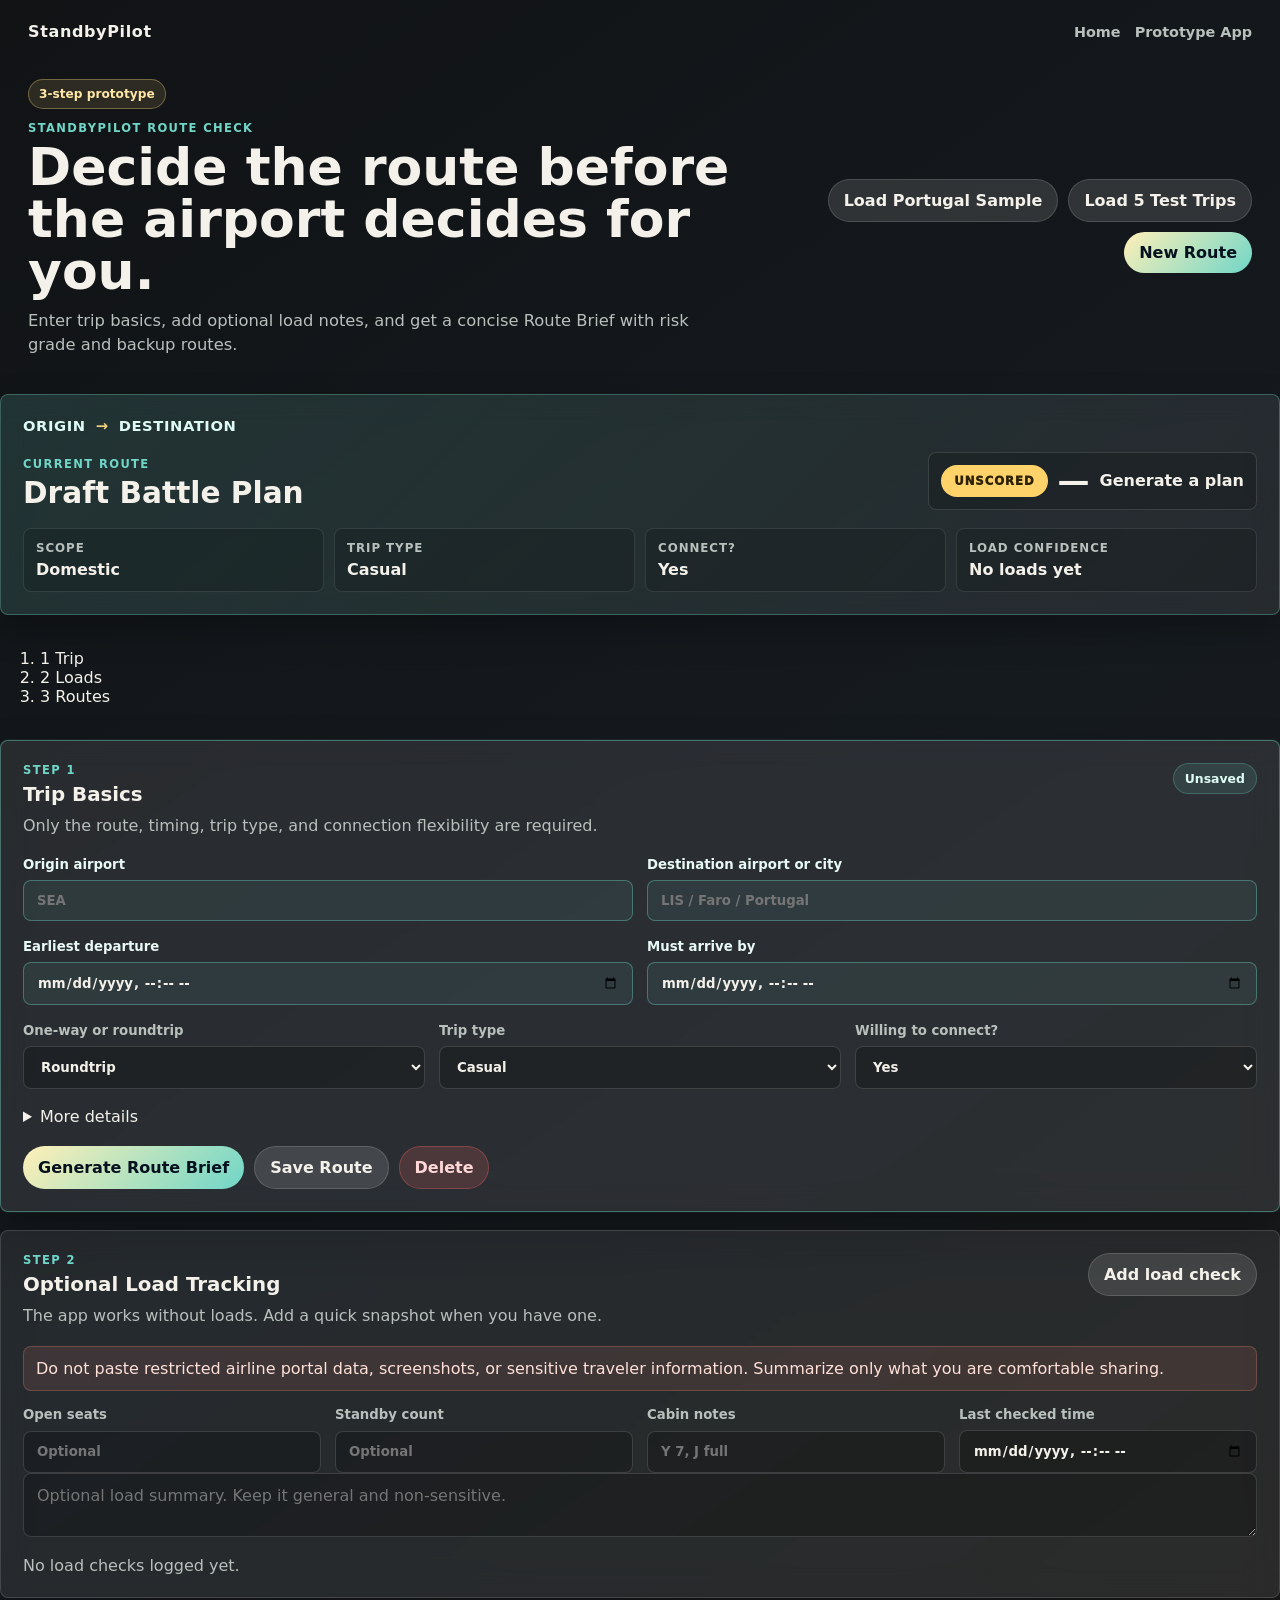
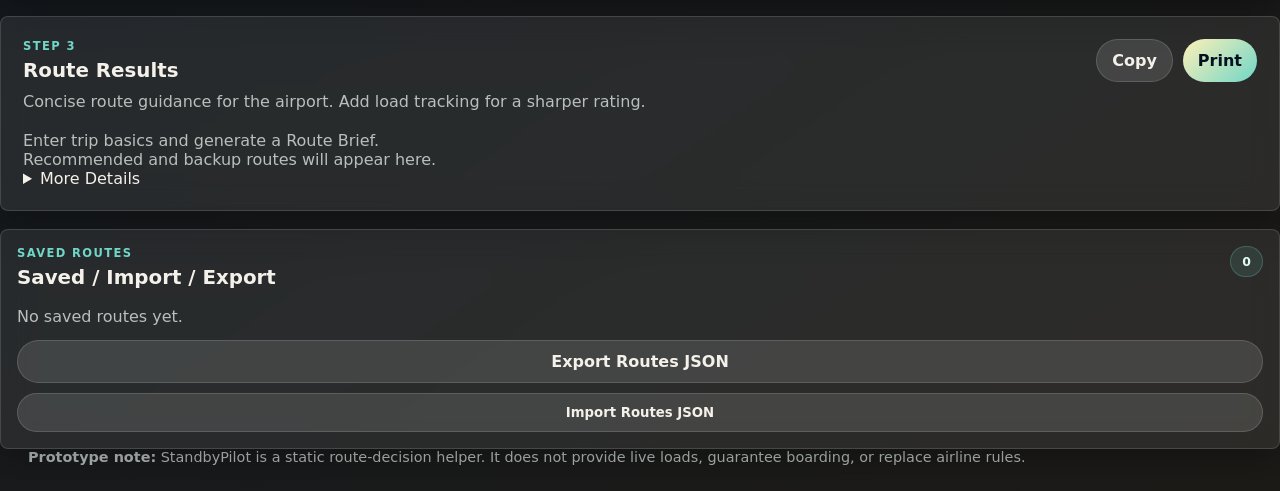
==== commit f5cb8caf: "Replace app shell with 3-step route flow" ====
--- a/app.html
+++ b/app.html
@@ -3,7 +3,7 @@
 <head>
   <meta charset="utf-8" />
   <meta name="viewport" content="width=device-width, initial-scale=1" />
-  <title>StandbyPilot Prototype App</title>
+  <title>StandbyPilot Route Decision App</title>
   <link rel="stylesheet" href="./styles.css" />
 </head>
 <body>
@@ -12,71 +12,26 @@
     <div>
       <a href="./index.html">Home</a>
       <a href="./app.html">Prototype App</a>
-      <a href="./index.html#concierge">Concierge Beta</a>
     </div>
   </nav>
 
-  <header id="appHeader" class="app-header hero-header">
+  <header id="appHeader" class="app-header hero-header app-compact-header">
     <div class="hero-copy">
-      <span class="product-badge">Validation prototype</span>
-      <p class="eyebrow">StandbyPilot v1.2</p>
-      <h1>Non-rev decisions, made calmer.</h1>
-      <p class="subhead">Build a concise airport-ready Battle Card with risk, route backups, switch triggers, and a clear final call.</p>
+      <span class="product-badge">3-step prototype</span>
+      <p class="eyebrow">StandbyPilot route check</p>
+      <h1>Decide the route before the airport decides for you.</h1>
+      <p class="subhead">Enter trip basics, add optional load notes, and get a concise Route Brief with risk grade and backup routes.</p>
       <p id="appLoadError" class="empty-state" role="alert" aria-live="polite"></p>
     </div>
     <div class="header-actions">
       <button id="loadPortugal" class="secondary">Load Portugal Sample</button>
       <button id="loadTestSuite" class="secondary">Load 5 Test Trips</button>
-      <button id="jumpValidation" class="secondary">Validation</button>
-      <button id="newTrip" class="primary">New Trip</button>
-      <button id="lockApp" class="secondary" type="button">Prototype Login</button>
+      <button id="newTrip" class="primary">New Route</button>
     </div>
   </header>
 
-  <main id="appMain" class="layout">
-    <aside class="sidebar secondary-rail">
-      <section class="panel compact side-panel">
-        <div class="panel-title-row">
-          <div>
-            <p class="eyebrow">Workspace</p>
-            <h2>Saved Trips</h2>
-          </div>
-          <span id="tripCount" class="pill">0</span>
-        </div>
-        <div id="savedTrips" class="saved-list empty-state">No saved trips yet.</div>
-        <div class="stacked-actions">
-          <button id="exportTrips" class="secondary full">Export Trips JSON</button>
-          <label class="file-button full">
-            Import Trips JSON
-            <input id="importTrips" type="file" accept="application/json" />
-          </label>
-        </div>
-      </section>
-
-      <section class="panel compact side-panel">
-        <p class="eyebrow">Dashboard</p>
-        <div class="metric-grid">
-          <div class="metric">
-            <span id="metricTrips">0</span>
-            <small>Trips</small>
-          </div>
-          <div class="metric">
-            <span id="metricAvgRisk">—</span>
-            <small>Avg risk</small>
-          </div>
-          <div class="metric">
-            <span id="metricOrangeRed">0</span>
-            <small>Orange/Red</small>
-          </div>
-          <div class="metric">
-            <span id="metricLoadChecks">0</span>
-            <small>Load checks</small>
-          </div>
-        </div>
-      </section>
-    </aside>
-
-    <section class="content">
+  <main id="appMain" class="route-app-layout">
+    <section class="content route-flow">
       <section id="tripSummary" class="panel trip-summary-card" aria-live="polite">
         <div class="summary-route-line">
           <span id="summaryOrigin">Origin</span>
@@ -85,448 +40,199 @@
         </div>
         <div class="summary-main-row">
           <div>
-            <p class="eyebrow">Trip summary</p>
-            <h2 id="summaryTripName">Draft Battle Plan</h2>
+            <p class="eyebrow">Current route</p>
+            <h2 id="summaryTripName">Draft Route Brief</h2>
           </div>
           <div class="summary-callout">
             <span id="summaryRiskBadge" class="risk-badge yellow">Unscored</span>
             <strong id="summaryScore">—</strong>
-            <span id="summaryFinalCall">Generate a plan</span>
+            <span id="summaryFinalCall">Add trip basics</span>
           </div>
         </div>
         <dl class="summary-facts">
-          <div><dt>Travelers</dt><dd id="summaryTravelers">1</dd></div>
-          <div><dt>Bags</dt><dd id="summaryBags">Carry-on only</dd></div>
-          <div><dt>Scope</dt><dd id="summaryScope">Domestic</dd></div>
-          <div><dt>Primary goal</dt><dd id="summaryGoal">Highest chance of arriving</dd></div>
+          <div><dt>Scope</dt><dd id="summaryScope">Auto</dd></div>
+          <div><dt>Trip type</dt><dd id="summaryTripType">Casual</dd></div>
+          <div><dt>Connect?</dt><dd id="summaryConnections">Yes</dd></div>
+          <div><dt>Load confidence</dt><dd id="summaryLoadStatus">No loads yet</dd></div>
         </dl>
       </section>
 
-      <section class="panel primary-workflow">
+      <ol class="step-indicator" aria-label="Route decision steps">
+        <li><span>1</span> Trip</li>
+        <li><span>2</span> Loads</li>
+        <li><span>3</span> Routes</li>
+      </ol>
+
+      <section class="panel primary-workflow step-panel" id="step-trip">
         <div class="panel-title-row form-heading">
           <div>
-            <p class="eyebrow">Trip intake</p>
-            <h2 id="formTitle">Create Battle Plan</h2>
-            <p class="section-note">Start with the required travel facts. The Battle Card updates from these inputs.</p>
+            <p class="eyebrow">Step 1</p>
+            <h2 id="formTitle">Trip Basics</h2>
+            <p class="section-note">Only the route, timing, trip type, and connection flexibility are required.</p>
           </div>
           <div id="saveStatus" class="status-note">Unsaved</div>
         </div>
 
-        <form id="tripForm" class="trip-form">
-          <div class="field-group">
-            <p class="field-group-title">Trip basics</p>
-            <div class="grid two">
+        <form id="tripForm" class="trip-form simplified-form">
+          <div class="grid two">
+            <label class="priority-field">Origin airport
+              <input id="origin" placeholder="SEA" required />
+            </label>
+            <label class="priority-field">Destination airport or city
+              <input id="destination" placeholder="LIS / Faro / Portugal" required />
+            </label>
+          </div>
+          <div class="grid two">
+            <label class="priority-field">Earliest departure
+              <input id="earliestDeparture" type="datetime-local" required />
+            </label>
+            <label class="priority-field">Must arrive by
+              <input id="mustArriveBy" type="datetime-local" required />
+            </label>
+          </div>
+          <div class="grid three">
+            <label>One-way or roundtrip
+              <select id="tripDirection">
+                <option value="roundtrip">Roundtrip</option>
+                <option value="one-way">One-way</option>
+              </select>
+            </label>
+            <label>Trip type
+              <select id="tripType">
+                <option value="casual">Casual</option>
+                <option value="event">Event / timed plan</option>
+                <option value="work">Work</option>
+                <option value="family">Family urgency</option>
+              </select>
+            </label>
+            <label>Willing to connect?
+              <select id="connections">
+                <option value="yes">Yes</option>
+                <option value="no">No</option>
+              </select>
+            </label>
+          </div>
+
+          <details class="inline-details">
+            <summary>More details</summary>
+            <div class="grid three details-fields">
               <label>Trip name
-                <input id="tripName" placeholder="Portugal summer trip" />
-              </label>
-              <label>Trip owner / traveler
-                <input id="travelerName" placeholder="Robert" />
-              </label>
-            </div>
-          </div>
-
-          <div class="field-group priority-group">
-            <p class="field-group-title">Core route details</p>
-            <div class="grid three">
-              <label class="priority-field">Origin airport
-                <input id="origin" placeholder="SEA" />
-              </label>
-              <label class="priority-field">Destination airport / city
-                <input id="destination" placeholder="LIS / Faro / Portugal" />
-              </label>
-              <label>Final local destination
-                <input id="finalDestination" placeholder="Portimão / Praia da Rocha" />
-              </label>
-            </div>
-          </div>
-
-          <div class="field-group priority-group">
-            <p class="field-group-title">Timing and constraints</p>
-            <div class="grid three">
-              <label>Earliest departure
-                <input id="earliestDeparture" type="datetime-local" />
-              </label>
-              <label class="priority-field">Must arrive by
-                <input id="mustArriveBy" type="datetime-local" />
-              </label>
-              <label>Return date
-                <input id="returnDate" type="date" />
-              </label>
-            </div>
-          </div>
-
-          <div class="field-group priority-group">
-            <p class="field-group-title">Travel setup</p>
-            <div class="grid four">
-              <label class="priority-field">Travelers
-                <input id="travelers" type="number" min="1" value="1" />
-              </label>
-              <label class="priority-field">Bags
-                <select id="bags">
-                  <option value="carry-on">Carry-on only</option>
-                  <option value="mixed">Mixed / unsure</option>
-                  <option value="checked">Checked bag</option>
-                </select>
-              </label>
-              <label>Trip type
-                <select id="tripType">
-                  <option value="casual">Casual vacation</option>
-                  <option value="event">Event / festival</option>
-                  <option value="wedding">Wedding</option>
-                  <option value="cruise">Cruise</option>
-                  <option value="work">Work</option>
-                  <option value="family">Family emergency</option>
-                </select>
-              </label>
-              <label class="priority-field">Scope
+                <input id="tripName" placeholder="Portugal route check" />
+              </label>
+              <label>Domestic or international
                 <select id="scope">
+                  <option value="auto">Auto detect when possible</option>
                   <option value="domestic">Domestic</option>
                   <option value="international">International</option>
                 </select>
               </label>
-            </div>
-          </div>
-
-          <div class="field-group priority-group">
-            <p class="field-group-title">Backup flexibility</p>
-            <div class="grid four">
-              <label>Willing to connect?
-                <select id="connections">
-                  <option value="yes">Yes</option>
-                  <option value="maybe">Maybe</option>
-                  <option value="no">No</option>
-                </select>
-              </label>
-              <label>Nearby airports?
+              <label>Nearby airports flexible?
                 <select id="nearbyAirports">
                   <option value="yes">Yes</option>
                   <option value="maybe">Maybe</option>
                   <option value="no">No</option>
                 </select>
               </label>
-              <label>Split group?
-                <select id="splitGroup">
-                  <option value="yes">Yes</option>
-                  <option value="maybe">Maybe</option>
-                  <option value="no">No</option>
-                </select>
-              </label>
-              <label class="priority-field">Backup budget
-                <input id="backupBudget" type="number" min="0" placeholder="500" />
-              </label>
-            </div>
-          </div>
-
-          <div class="field-group priority-group">
-            <p class="field-group-title">Pass and planning context</p>
-            <div class="grid three">
-              <label>Airline / pass system
-                <input id="passSystem" placeholder="Delta, Alaska, myIDTravel, ID90, StaffTraveler notes" />
-              </label>
-              <label>Pass priority
-                <input id="passPriority" placeholder="S3, D2, ZED, buddy pass, etc." />
-              </label>
-              <label class="priority-field">Primary goal
+              <label>Return date
+                <input id="returnDate" type="date" />
+              </label>
+              <label>Primary goal
                 <select id="priority">
                   <option value="highest-arrival-chance">Highest chance of arriving</option>
                   <option value="lowest-cost">Lowest cost</option>
                   <option value="fewest-connections">Fewest connections</option>
-                  <option value="comfort">Best comfort</option>
                   <option value="fastest">Fastest trip</option>
                 </select>
               </label>
+              <label>Route notes
+                <input id="notes" placeholder="Hotel deadline, preferred hub, ground transfer limits" />
+              </label>
             </div>
-          </div>
-
-          <div class="field-group">
-            <p class="field-group-title">Manual load context</p>
-            <div class="grid three">
-              <label>Latest open seats
-                <input id="openSeats" type="number" min="0" placeholder="Optional" />
-              </label>
-              <label>Latest standby count
-                <input id="standbyCount" type="number" min="0" placeholder="Optional" />
-              </label>
-              <label>Cabin notes
-                <input id="cabinNotes" placeholder="Y 7 open, J full, upgrades pending" />
-              </label>
-            </div>
-          </div>
-
-          <div class="field-group">
-            <label>Load notes
-              <textarea id="loadNotes" rows="3" placeholder="Paste or summarize load/list notes. Do not paste private employee-system screenshots or restricted data into a public/shared version."></textarea>
-            </label>
-          </div>
-
-          <div class="field-group">
-            <label>Fixed reservations, airport constraints, or notes
-              <textarea id="notes" rows="3" placeholder="Hotels, events, must-arrive deadlines, airport preferences, travel party constraints"></textarea>
-            </label>
-          </div>
+            <p id="scopeHint" class="quiet-note">Scope will be inferred from the route when possible. Choose manually if the route is ambiguous.</p>
+          </details>
 
           <div class="button-row form-actions">
-            <button type="submit" class="primary">Generate / Update Battle Plan</button>
-            <button type="button" id="saveTrip" class="secondary">Save Trip</button>
-            <button type="button" id="duplicateTrip" class="secondary">Duplicate</button>
+            <button type="submit" class="primary">Generate Route Brief</button>
+            <button type="button" id="saveTrip" class="secondary">Save Route</button>
             <button type="button" id="deleteTrip" class="danger">Delete</button>
           </div>
         </form>
       </section>
 
-      <section class="grid two output-grid">
-        <section class="panel result-panel">
-          <div class="panel-title-row">
-            <div>
-              <p class="eyebrow">Risk engine</p>
-              <h2>Trip Risk</h2>
-            </div>
-            <div id="riskBadge" class="risk-badge yellow">Yellow</div>
-          </div>
-          <div class="score-wrap">
-            <div id="riskScore" class="risk-score">—</div>
-            <div>
-              <p id="riskSummary" class="large-copy">Complete the form and generate a plan.</p>
-              <p id="recommendedMove" class="callout">Recommended move will appear here.</p>
-            </div>
-          </div>
-          <div class="grid two">
-            <div>
-              <h3>Risk drivers</h3>
-              <ul id="riskReasons" class="clean-list"></ul>
-            </div>
-            <div>
-              <h3>Risk reducers</h3>
-              <ul id="riskCredits" class="clean-list"></ul>
-            </div>
-          </div>
-        </section>
-
-        <section class="panel result-panel">
-          <div class="panel-title-row">
-            <div>
-              <p class="eyebrow">Route strategy</p>
-              <h2>Recommended Paths</h2>
-            </div>
-          </div>
-          <div id="routeStrategy" class="route-list empty-state">Generate a plan to see route strategy.</div>
-        </section>
-      </section>
-
-      <section class="panel battle-card-panel">
+      <section class="panel step-panel" id="step-loads">
         <div class="panel-title-row">
           <div>
-            <p class="eyebrow">Output</p>
-            <h2>Non-Rev Battle Card</h2>
+            <p class="eyebrow">Step 2</p>
+            <h2>Optional Load Tracking</h2>
+            <p class="section-note">The app works without loads. Add a quick snapshot when you have one.</p>
+          </div>
+          <button id="addLoadCheck" class="secondary">Add load check</button>
+        </div>
+        <p class="warning-note compact-warning">Do not paste restricted airline portal data, screenshots, or sensitive traveler information. Summarize only what you are comfortable sharing.</p>
+        <div class="grid four load-inputs">
+          <label>Open seats
+            <input id="openSeats" type="number" min="0" placeholder="Optional" />
+          </label>
+          <label>Standby count
+            <input id="standbyCount" type="number" min="0" placeholder="Optional" />
+          </label>
+          <label>Cabin notes
+            <input id="cabinNotes" placeholder="Y 7, J full" />
+          </label>
+          <label>Last checked time
+            <input id="lastChecked" type="datetime-local" />
+          </label>
+        </div>
+        <textarea id="loadNotes" rows="2" placeholder="Optional load summary. Keep it general and non-sensitive."></textarea>
+        <div id="loadLog" class="timeline empty-state">No load checks logged yet.</div>
+      </section>
+
+      <section class="panel route-results-panel" id="route-results">
+        <div class="panel-title-row">
+          <div>
+            <p class="eyebrow">Step 3</p>
+            <h2>Route Results</h2>
+            <p class="section-note">Concise route guidance for the airport. Add load tracking for a sharper rating.</p>
           </div>
           <div class="button-row compact-row">
-            <button id="copyBattleCard" class="secondary">Copy</button>
-            <button id="printBattleCard" class="primary">Print / Save PDF</button>
-          </div>
-        </div>
-        <article id="battleCard" class="battle-card empty-state">Generate a plan to create the Battle Card.</article>
-      </section>
-
-      <section class="panel more-details-panel">
+            <button id="copyRouteBrief" class="secondary">Copy</button>
+            <button id="printRouteBrief" class="primary">Print</button>
+          </div>
+        </div>
+
+        <article id="routeBrief" class="route-brief empty-state">Enter trip basics and generate a Route Brief.</article>
+        <div id="routeStrategy" class="route-card-grid empty-state">Recommended and backup routes will appear here.</div>
+
+        <details class="result-details">
+          <summary>More Details</summary>
+          <div id="moreDetails" class="more-details-list">
+            <p>Generate a Route Brief to see risk factors, alternate airport logic, connection risk, and document reminders.</p>
+          </div>
+        </details>
+      </section>
+
+      <section class="panel compact secondary-store">
         <div class="panel-title-row">
           <div>
-            <p class="eyebrow">Advanced view</p>
-            <h2>More Details</h2>
-            <p class="section-note">Collapsed by default for airport use. Expand only when you need the reasoning layer.</p>
-          </div>
-        </div>
-        <div id="moreDetails" class="more-details-list">
-          <details>
-            <summary>Risk factors</summary>
-            <p>Generate a Battle Plan to see trip-specific risk factors.</p>
-          </details>
-          <details>
-            <summary>Nearby airports</summary>
-            <p>Generate a Battle Plan to see alternate-airport guidance.</p>
-          </details>
-          <details>
-            <summary>Connection risk</summary>
-            <p>Generate a Battle Plan to see connection-risk notes.</p>
-          </details>
-          <details>
-            <summary>Paid rescue logic</summary>
-            <p>Generate a Battle Plan to see paid rescue guidance.</p>
-          </details>
-          <details>
-            <summary>Airline rule notes</summary>
-            <p>Generate a Battle Plan to see pass-system notes.</p>
-          </details>
-          <details>
-            <summary>Travel document reminders</summary>
-            <p>Generate a Battle Plan to see document reminders.</p>
-          </details>
-        </div>
-      </section>
-
-      <section class="panel concierge-panel" id="concierge-request">
-        <div class="panel-title-row">
-          <div>
-            <p class="eyebrow">Manual Concierge Beta</p>
-            <h2>Request a reviewed Non-Rev Battle Plan</h2>
-          </div>
-          <span class="product-badge subtle">Manual review</span>
-        </div>
-        <p class="large-copy">For validation, StandbyPilot can also be tested as a hands-on planning service: a manually reviewed route, risk, backup, and Battle Card.</p>
-        <div class="concierge-steps">
-          <div><span>1</span><strong>Submit trip details</strong><small>Share route, timing, bags, group size, and flexibility.</small></div>
-          <div><span>2</span><strong>Get reviewed</strong><small>Route risk, backups, and switch points are checked manually.</small></div>
-          <div><span>3</span><strong>Receive the card</strong><small>Get a concise Battle Card you can use at the airport.</small></div>
-        </div>
-        <p class="warning-note">Do not submit private employee-system screenshots, restricted load data, or sensitive traveler information.</p>
-        <a class="button-link primary" href="mailto:?subject=StandbyPilot%20Concierge%20Battle%20Plan%20Request">Request Concierge Battle Plan</a>
-      </section>
-
-      <section class="panel">
-        <div class="panel-title-row">
-          <div>
-            <p class="eyebrow">Manual load tracking</p>
-            <h2>Load Check Log</h2>
-          </div>
-          <button id="addLoadCheck" class="secondary">Add Load Check</button>
-        </div>
-        <div class="grid four load-inputs">
-          <label>Flight / route
-            <input id="loadFlight" placeholder="SEA-LHR / DLxxx" />
-          </label>
-          <label>Open seats
-            <input id="loadOpenSeats" type="number" min="0" />
-          </label>
-          <label>Standbys
-            <input id="loadStandbys" type="number" min="0" />
-          </label>
-          <label>Cabin / notes
-            <input id="loadCabin" placeholder="Y 8, J full, 2 upgrades" />
-          </label>
-        </div>
-        <div id="loadLog" class="timeline empty-state">No load checks logged yet.</div>
-      </section>
-
-      <section id="validationPanel" class="panel validation-panel">
-        <div class="panel-title-row">
-          <div>
-            <p class="eyebrow">Product validation</p>
-            <h2>Battle Card Feedback</h2>
-          </div>
-          <div id="validationStatus" class="status-note">Untested</div>
-        </div>
-
-        <div class="validation-summary">
-          <div class="metric-grid validation-metrics">
-            <div class="metric">
-              <span id="metricValidated">0</span>
-              <small>Validated</small>
-            </div>
-            <div class="metric">
-              <span id="metricAvgUseful">—</span>
-              <small>Avg useful</small>
-            </div>
-            <div class="metric">
-              <span id="metricAvgAction">—</span>
-              <small>Avg action</small>
-            </div>
-            <div class="metric">
-              <span id="metricPaidInterest">0</span>
-              <small>Pay signals</small>
-            </div>
-          </div>
-          <div id="validationQueue" class="validation-list empty-state">Load or save trips to start validation.</div>
-        </div>
-
-        <div class="validation-grid">
-          <label>Clarity
-            <select id="clarityScore">
-              <option value="">Not scored</option>
-              <option value="1">1 - Confusing</option>
-              <option value="2">2 - Needs work</option>
-              <option value="3">3 - Understandable</option>
-              <option value="4">4 - Clear</option>
-              <option value="5">5 - Very clear</option>
-            </select>
-          </label>
-          <label>Trust
-            <select id="trustScore">
-              <option value="">Not scored</option>
-              <option value="1">1 - Would not trust</option>
-              <option value="2">2 - Low trust</option>
-              <option value="3">3 - Some trust</option>
-              <option value="4">4 - Trustworthy</option>
-              <option value="5">5 - Would rely on it</option>
-            </select>
-          </label>
-          <label>Actionability
-            <select id="actionScore">
-              <option value="">Not scored</option>
-              <option value="1">1 - No clear next move</option>
-              <option value="2">2 - Vague</option>
-              <option value="3">3 - Somewhat actionable</option>
-              <option value="4">4 - Clear next move</option>
-              <option value="5">5 - Airport-ready</option>
-            </select>
-          </label>
-          <label>Stress reduction
-            <select id="stressScore">
-              <option value="">Not scored</option>
-              <option value="1">1 - No help</option>
-              <option value="2">2 - Small help</option>
-              <option value="3">3 - Moderate help</option>
-              <option value="4">4 - Strong help</option>
-              <option value="5">5 - Big relief</option>
-            </select>
-          </label>
-          <label>Would pay?
-            <select id="payScore">
-              <option value="">Not scored</option>
-              <option value="1">1 - No</option>
-              <option value="2">2 - Unlikely</option>
-              <option value="3">3 - Maybe</option>
-              <option value="4">4 - Likely</option>
-              <option value="5">5 - Yes</option>
-            </select>
-          </label>
-          <label>Price signal
-            <input id="payAmount" type="number" min="0" placeholder="15" />
-          </label>
-        </div>
-
-        <div class="grid two">
-          <label>Test outcome
-            <select id="testOutcome">
-              <option value="untested">Untested</option>
-              <option value="strong-signal">Strong signal</option>
-              <option value="needs-polish">Needs polish</option>
-              <option value="weak-signal">Weak signal</option>
-              <option value="invalid">Invalid / wrong recommendation</option>
-            </select>
-          </label>
-          <label>Tester notes
-            <input id="testerName" placeholder="Tester / non-rev traveler name" />
-          </label>
-        </div>
-
-        <label>Feedback notes
-          <textarea id="validationNotes" rows="4" placeholder="What was useful? What felt wrong? What decision would the traveler make after reading the Battle Card?"></textarea>
-        </label>
-
-        <div class="button-row">
-          <button id="saveValidation" type="button" class="primary">Save Validation</button>
-          <button id="clearValidation" type="button" class="secondary">Clear Validation</button>
-        </div>
-
-        <div class="validation-rules">
-          <h3>Pass / fail rule</h3>
-          <p><strong>Build forward</strong> if 3 of 5 test trips score at least 4.0 average and at least 2 testers show likely-pay interest. <strong>Fix the product</strong> if trust or actionability stays below 3.5.</p>
+            <p class="eyebrow">Saved routes</p>
+            <h2>Saved / Import / Export</h2>
+          </div>
+          <span id="tripCount" class="pill">0</span>
+        </div>
+        <div id="savedTrips" class="saved-list empty-state">No saved routes yet.</div>
+        <div class="stacked-actions">
+          <button id="exportTrips" class="secondary full">Export Routes JSON</button>
+          <label class="file-button full">
+            Import Routes JSON
+            <input id="importTrips" type="file" accept="application/json" />
+          </label>
         </div>
       </section>
     </section>
   </main>
 
   <footer id="appFooter" class="footer-note">
-    <strong>Prototype note:</strong> StandbyPilot helps plan non-rev decisions, but it does not guarantee boarding, seat availability, or airline outcomes. It saves trips and validation feedback in this browser only.
+    <strong>Prototype note:</strong> StandbyPilot is a static route-decision helper. It does not provide live loads, guarantee boarding, or replace airline rules.
   </footer>
 
   <script src="./app.js" data-battle-card-src="./battle-card.js"></script>
--- a/styles.css
+++ b/styles.css
@@ -131,14 +131,20 @@
   margin: 0 auto;
   padding: 0 28px 28px;
   display: grid;
-  grid-template-columns: 300px minmax(0, 1fr);
+  grid-template-columns: minmax(0, 1fr);
   gap: 22px;
   align-items: start;
 }
 
-.sidebar { display: grid; gap: 16px; position: sticky; top: 16px; }
-.secondary-rail { opacity: 0.9; }
-.content { display: grid; gap: 18px; }
+.sidebar {
+  order: 2;
+  display: grid;
+  grid-template-columns: minmax(0, 1.2fr) minmax(260px, 0.8fr);
+  gap: 16px;
+  position: static;
+}
+.secondary-rail { opacity: 0.82; }
+.content { order: 1; display: grid; gap: 18px; }
 
 .panel {
   background: var(--panel);
@@ -152,7 +158,8 @@
 .side-panel { box-shadow: none; background: rgba(255, 255, 255, 0.055); }
 .primary-workflow {
   background: rgba(255, 255, 255, 0.09);
-  border-color: rgba(112, 214, 199, 0.32);
+  border-color: rgba(112, 214, 199, 0.42);
+  box-shadow: 0 18px 42px rgba(0, 0, 0, 0.3), 0 0 0 1px rgba(112, 214, 199, 0.08);
 }
 .panel-title-row {
   display: flex;
@@ -274,6 +281,77 @@
 .metric span { display: block; font-size: 1.55rem; font-weight: 900; letter-spacing: 0; }
 .metric small { color: var(--muted); font-weight: 700; }
 
+.trip-summary-card {
+  display: grid;
+  gap: 18px;
+  background: linear-gradient(135deg, rgba(112, 214, 199, 0.16), rgba(255, 255, 255, 0.075));
+  border-color: rgba(112, 214, 199, 0.32);
+}
+.summary-route-line {
+  display: flex;
+  flex-wrap: wrap;
+  align-items: center;
+  gap: 10px;
+  color: #dffbf6;
+  font-size: 0.92rem;
+  font-weight: 900;
+  letter-spacing: 0.04em;
+  text-transform: uppercase;
+}
+.summary-arrow { color: var(--accent2); }
+.summary-main-row {
+  display: grid;
+  grid-template-columns: minmax(0, 1fr) minmax(280px, auto);
+  gap: 18px;
+  align-items: end;
+}
+.summary-main-row h2 {
+  font-size: 1.85rem;
+  line-height: 1.12;
+}
+.summary-callout {
+  display: grid;
+  grid-template-columns: auto auto minmax(0, 1fr);
+  gap: 10px;
+  align-items: center;
+  justify-content: end;
+  padding: 12px;
+  border-radius: 8px;
+  border: 1px solid rgba(255, 255, 255, 0.13);
+  background: rgba(0, 0, 0, 0.18);
+}
+.summary-callout strong {
+  font-size: 2rem;
+  line-height: 1;
+}
+.summary-callout span:last-child {
+  color: var(--text);
+  font-weight: 850;
+}
+.summary-facts {
+  display: grid;
+  grid-template-columns: repeat(4, minmax(0, 1fr));
+  gap: 10px;
+  margin: 0;
+}
+.summary-facts div {
+  padding: 12px;
+  border-radius: 8px;
+  background: rgba(0, 0, 0, 0.16);
+  border: 1px solid rgba(255, 255, 255, 0.1);
+}
+.summary-facts dt {
+  color: var(--muted);
+  font-size: 0.74rem;
+  font-weight: 850;
+  text-transform: uppercase;
+  letter-spacing: 0.08em;
+}
+.summary-facts dd {
+  margin: 5px 0 0;
+  font-weight: 900;
+}
+
 .output-grid { align-items: stretch; }
 .result-panel { min-height: 300px; }
 .score-wrap { display: grid; grid-template-columns: 132px minmax(0, 1fr); gap: 18px; align-items: center; margin-bottom: 18px; }
@@ -310,8 +388,27 @@
   background: rgba(0, 0, 0, 0.18);
   border: 1px solid rgba(255, 255, 255, 0.12);
   border-radius: 8px;
-  padding: 13px;
-}
+  padding: 14px;
+}
+.route-card-recommended { border-color: rgba(112, 214, 199, 0.55); background: rgba(112, 214, 199, 0.1); }
+.route-card-plan-b { border-color: rgba(242, 210, 122, 0.42); background: rgba(242, 210, 122, 0.08); }
+.route-card-plan-c { border-color: rgba(239, 143, 120, 0.38); background: rgba(239, 143, 120, 0.08); }
+.route-card-rescue, .route-card-alt { border-color: rgba(255, 255, 255, 0.2); }
+.route-label {
+  display: inline-flex;
+  width: fit-content;
+  margin-bottom: 8px;
+  padding: 5px 8px;
+  border-radius: 999px;
+  color: #06111f;
+  background: var(--accent);
+  font-size: 0.68rem;
+  font-weight: 950;
+  text-transform: uppercase;
+  letter-spacing: 0.08em;
+}
+.route-card-plan-b .route-label { background: var(--accent2); }
+.route-card-plan-c .route-label { background: var(--accent3); color: #210a05; }
 .route-card strong { display: block; margin-bottom: 4px; color: #fff0b8; }
 .route-card p { color: var(--muted); margin-bottom: 0; line-height: 1.4; }
 
@@ -335,21 +432,50 @@
   color: var(--ink);
   border: 1px solid #d8ded8;
   border-radius: 8px;
-  padding: 24px;
+  padding: 26px;
   line-height: 1.45;
   box-shadow: inset 0 0 0 1px rgba(255, 255, 255, 0.72);
 }
 .battle-card h2, .battle-card h3 { color: var(--ink); }
-.battle-card h2 { font-size: 1.45rem; margin-bottom: 10px; letter-spacing: 0.04em; }
-.battle-card h3 { margin-top: 18px; margin-bottom: 7px; font-size: 0.96rem; font-weight: 900; }
+.battle-card h2 { font-size: 1.45rem; margin-bottom: 14px; letter-spacing: 0.04em; }
+.battle-card h3 { margin-top: 0; margin-bottom: 8px; font-size: 0.96rem; font-weight: 950; }
+.battle-card h4 { margin: 10px 0 5px; font-size: 0.82rem; text-transform: uppercase; letter-spacing: 0.06em; }
 .battle-card p { margin-bottom: 8px; }
 .battle-card ul { margin: 5px 0 0; padding-left: 18px; display: grid; gap: 4px; }
 .battle-card li { padding-left: 2px; }
+.battle-card .report-section {
+  padding: 12px 0;
+  border-top: 1px solid #dbe4df;
+}
+.battle-card .report-section:first-of-type { border-top: 0; padding-top: 0; }
 .battle-card .mini-grid { display: grid; grid-template-columns: repeat(2, minmax(0,1fr)); gap: 8px 18px; margin: 12px 0; }
 .battle-card .mini-grid div { border-bottom: 1px solid #dbe4df; padding-bottom: 5px; }
 .battle-card .risk-line { font-weight: 950; font-size: 1.02rem; }
 .empty-state { color: var(--muted); }
 .battle-card.empty-state { color: #6b7280; }
+
+.more-details-panel { background: rgba(255, 255, 255, 0.052); box-shadow: none; }
+.more-details-list { display: grid; gap: 9px; }
+.more-details-list details {
+  border: 1px solid rgba(255, 255, 255, 0.12);
+  border-radius: 8px;
+  background: rgba(0, 0, 0, 0.16);
+  padding: 0;
+  overflow: hidden;
+}
+.more-details-list summary {
+  cursor: pointer;
+  padding: 14px 16px;
+  color: #e9f9f5;
+  font-weight: 900;
+}
+.more-details-list details[open] summary { border-bottom: 1px solid rgba(255, 255, 255, 0.1); }
+.more-details-list p,
+.more-details-list ul,
+.more-details-list .details-grid { margin: 0; padding: 14px 16px; color: var(--muted); line-height: 1.5; }
+.more-details-list ul { padding-left: 34px; display: grid; gap: 6px; }
+.details-grid { display: grid; grid-template-columns: repeat(2, minmax(0, 1fr)); gap: 12px; }
+.details-grid h3 { margin-bottom: 6px; }
 
 .concierge-panel { background: rgba(239, 143, 120, 0.095); border-color: rgba(239, 143, 120, 0.28); }
 .concierge-steps { display: grid; grid-template-columns: repeat(3, minmax(0, 1fr)); gap: 12px; margin: 18px 0; }
@@ -436,7 +562,7 @@
 
 @media (max-width: 1100px) {
   .layout { grid-template-columns: 1fr; }
-  .sidebar { position: static; }
+  .sidebar { position: static; grid-template-columns: repeat(2, minmax(0, 1fr)); }
   .grid.four, .grid.three, .grid.two { grid-template-columns: 1fr 1fr; }
   .landing-hero, .login-shell { grid-template-columns: 1fr; min-height: auto; }
   .landing-grid { grid-template-columns: repeat(2, minmax(0, 1fr)); }
@@ -451,7 +577,8 @@
   .header-actions { justify-content: flex-start; }
   h1, .landing-copy h1, .login-copy h1 { font-size: 2.35rem; }
   .marketing-page main, .login-page main, .layout { padding: 0 16px 20px; }
-  .landing-grid, .grid.four, .grid.three, .grid.two, .score-wrap, .validation-grid, .concierge-steps { grid-template-columns: 1fr; }
+  .landing-grid, .grid.four, .grid.three, .grid.two, .score-wrap, .validation-grid, .concierge-steps, .summary-main-row, .summary-facts, .details-grid, .sidebar { grid-template-columns: 1fr; }
+  .summary-callout { grid-template-columns: 1fr; justify-content: stretch; }
   .risk-score { width: 100%; height: 96px; border-radius: 8px; }
   .battle-card .mini-grid { grid-template-columns: 1fr; }
   .panel-title-row { flex-direction: column; align-items: flex-start; }
@@ -459,10 +586,11 @@
 
 @media print {
   body { background: #fff; }
-  .site-nav, .app-header, .sidebar, .trip-form, .output-grid, .concierge-panel, .footer-note, .panel:not(.battle-card-panel) { display: none !important; }
+  .site-nav, .app-header, .sidebar, .trip-summary-card, .trip-form, .output-grid, .more-details-panel, .concierge-panel, .footer-note, .panel:not(.battle-card-panel) { display: none !important; }
   .layout { display: block; padding: 0; }
   .content { display: block; }
   .battle-card-panel { box-shadow: none; border: 0; padding: 0; background: transparent; }
   .panel-title-row { display: none; }
   .battle-card { border-radius: 0; padding: 0; border: 0; box-shadow: none; }
-}
+  .battle-card .report-section { break-inside: avoid; }
+}
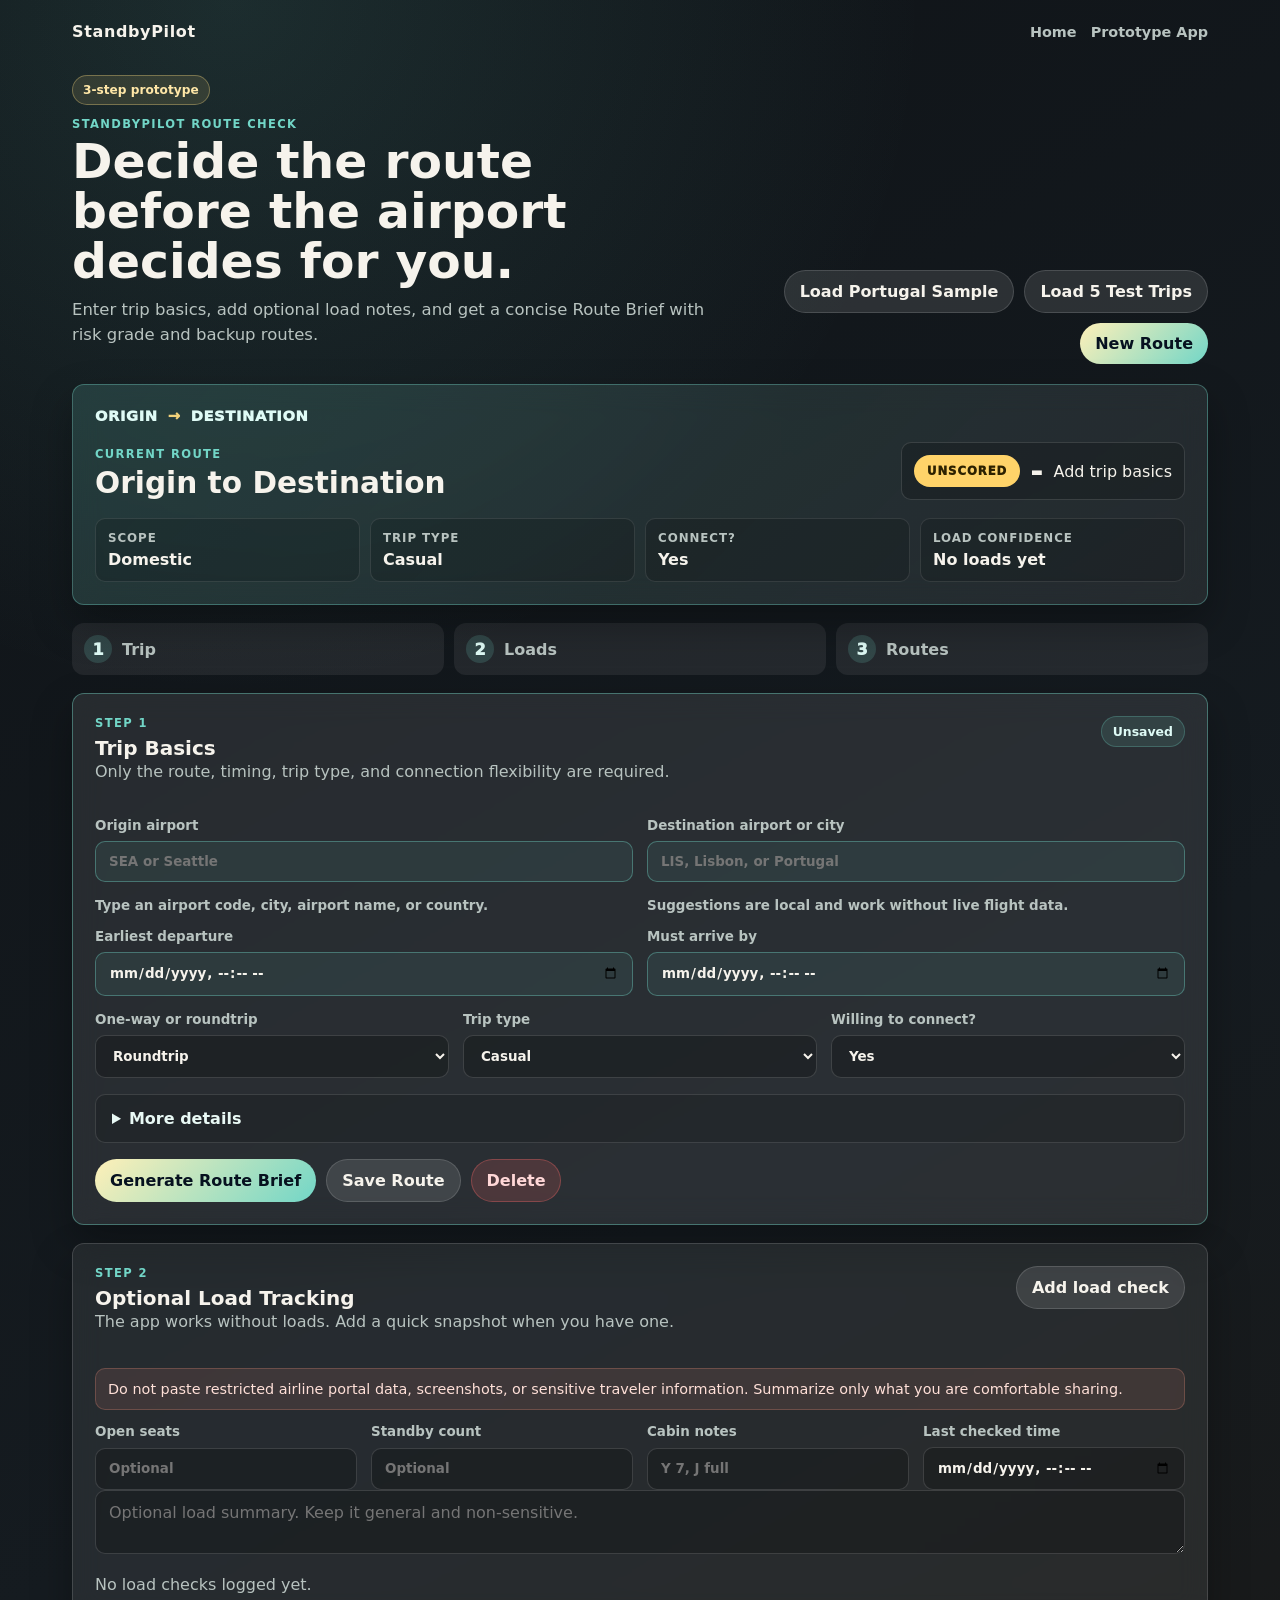
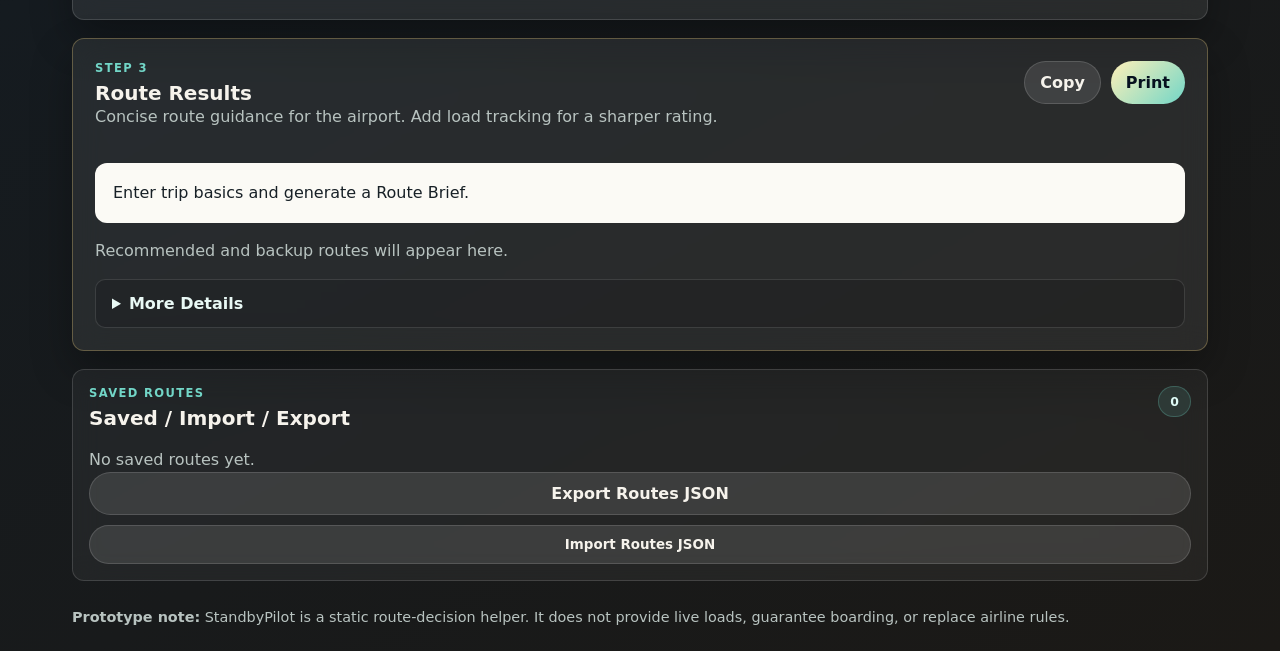
==== commit 9ec24ab4: "Add airport autocomplete markup" ====
--- a/app.html
+++ b/app.html
@@ -75,13 +75,27 @@
 
         <form id="tripForm" class="trip-form simplified-form">
           <div class="grid two">
-            <label class="priority-field">Origin airport
-              <input id="origin" placeholder="SEA" required />
-            </label>
-            <label class="priority-field">Destination airport or city
-              <input id="destination" placeholder="LIS / Faro / Portugal" required />
-            </label>
-          </div>
+            <label class="priority-field autocomplete-field">Origin airport
+              <input id="origin" placeholder="SEA or Seattle" required autocomplete="off" aria-describedby="originAirportMeta" />
+              <div id="originSuggestions" class="airport-suggestions" role="listbox" aria-label="Origin airport suggestions"></div>
+              <span id="originAirportMeta" class="airport-meta">Type an airport code, city, airport name, or country.</span>
+            </label>
+            <label class="priority-field autocomplete-field">Destination airport or city
+              <input id="destination" placeholder="LIS, Lisbon, or Portugal" required autocomplete="off" aria-describedby="destinationAirportMeta" />
+              <div id="destinationSuggestions" class="airport-suggestions" role="listbox" aria-label="Destination airport suggestions"></div>
+              <span id="destinationAirportMeta" class="airport-meta">Suggestions are local and work without live flight data.</span>
+            </label>
+          </div>
+          <input id="originAirportCode" type="hidden" />
+          <input id="originAirportName" type="hidden" />
+          <input id="originAirportCity" type="hidden" />
+          <input id="originAirportCountry" type="hidden" />
+          <input id="originAirportRegion" type="hidden" />
+          <input id="destinationAirportCode" type="hidden" />
+          <input id="destinationAirportName" type="hidden" />
+          <input id="destinationAirportCity" type="hidden" />
+          <input id="destinationAirportCountry" type="hidden" />
+          <input id="destinationAirportRegion" type="hidden" />
           <div class="grid two">
             <label class="priority-field">Earliest departure
               <input id="earliestDeparture" type="datetime-local" required />
--- a/styles.css
+++ b/styles.css
@@ -1,76 +1,77 @@
 :root {
-  --bg: #111315;
-  --surface: #181b1f;
-  --surface2: #20252b;
-  --panel: rgba(255, 255, 255, 0.07);
-  --panel2: rgba(255, 255, 255, 0.1);
+  --bg: #0f1317;
+  --surface: #171d22;
+  --surface2: #20272e;
+  --panel: rgba(255, 255, 255, 0.075);
+  --panel2: rgba(255, 255, 255, 0.11);
   --border: rgba(255, 255, 255, 0.14);
-  --text: #f4f1ea;
-  --muted: #b8c0bc;
-  --accent: #70d6c7;
+  --text: #f6f3ec;
+  --muted: #b8c3c0;
+  --accent: #72d6c7;
   --accent2: #f2d27a;
   --accent3: #ef8f78;
-  --green: #4fe09d;
+  --green: #51df99;
   --yellow: #ffd369;
   --orange: #ff9f55;
   --red: #ff6868;
   --ink: #172026;
-  --shadow: 0 14px 34px rgba(0, 0, 0, 0.28);
+  --paper: #fbfaf5;
+  --shadow: 0 18px 42px rgba(0, 0, 0, 0.3);
 }
 
 * { box-sizing: border-box; }
 body {
   margin: 0;
+  min-height: 100vh;
+  color: var(--text);
+  background: radial-gradient(circle at 18% 0%, rgba(114, 214, 199, 0.13), transparent 28%), linear-gradient(150deg, #0f1317, #151b20 54%, #1b1916);
   font-family: Inter, ui-sans-serif, system-ui, -apple-system, BlinkMacSystemFont, "Segoe UI", sans-serif;
-  color: var(--text);
-  background: linear-gradient(145deg, #111315 0%, #151a1f 48%, #1d1b18 100%);
-  min-height: 100vh;
-}
-
+}
 button, input, select, textarea { font: inherit; }
 button { cursor: pointer; }
+h1, h2, h3, p { margin-top: 0; }
+h1 { margin-bottom: 12px; font-size: 3.05rem; line-height: 1.02; letter-spacing: 0; }
+h2 { margin-bottom: 0; font-size: 1.25rem; letter-spacing: 0; }
+h3 { margin-bottom: 8px; color: var(--accent2); font-size: 0.95rem; letter-spacing: 0; }
+.subhead, .section-note, .empty-state { color: var(--muted); line-height: 1.5; }
+.subhead { max-width: 680px; font-size: 1.03rem; }
+.eyebrow { margin-bottom: 6px; color: var(--accent); text-transform: uppercase; letter-spacing: 0.12em; font-size: 0.72rem; font-weight: 850; }
 
 .site-nav {
-  max-width: 1440px;
+  max-width: 1180px;
   margin: 0 auto;
-  padding: 22px 28px 0;
+  padding: 22px 22px 0;
   display: flex;
   justify-content: space-between;
+  align-items: center;
   gap: 18px;
-  align-items: center;
-}
-.site-nav nav,
-.site-nav div { display: flex; gap: 14px; flex-wrap: wrap; align-items: center; }
-.site-nav a { color: var(--muted); text-decoration: none; font-weight: 800; font-size: 0.9rem; }
+}
+.site-nav nav, .site-nav div { display: flex; gap: 14px; flex-wrap: wrap; align-items: center; }
+.site-nav a { color: var(--muted); text-decoration: none; font-size: 0.9rem; font-weight: 850; }
 .site-nav a:hover { color: var(--text); }
 .brand-mark { color: var(--text) !important; font-size: 1rem !important; letter-spacing: 0.04em; }
-.app-nav { padding-bottom: 4px; }
-
+
+.app-header, .marketing-page main, .login-page main, .route-app-layout, .footer-note {
+  max-width: 1180px;
+  margin: 0 auto;
+  padding-left: 22px;
+  padding-right: 22px;
+}
 .app-header {
-  max-width: 1440px;
-  margin: 0 auto;
-  padding: 34px 28px 20px;
+  padding-top: 34px;
+  padding-bottom: 20px;
   display: flex;
   justify-content: space-between;
-  gap: 24px;
   align-items: flex-end;
-}
-
-.hero-header { align-items: center; }
-.hero-copy { max-width: 760px; }
-.access-hero { min-height: 320px; align-items: center; }
-
-h1, h2, h3, p { margin-top: 0; }
-h1 { font-size: 3.25rem; line-height: 1; margin-bottom: 12px; letter-spacing: 0; }
-h2 { font-size: 1.24rem; margin-bottom: 0; letter-spacing: 0; }
-h3 { font-size: 0.95rem; margin-bottom: 10px; color: var(--accent2); letter-spacing: 0; }
-.subhead { color: var(--muted); max-width: 680px; font-size: 1.02rem; line-height: 1.5; margin-bottom: 0; }
-.section-note { color: var(--muted); margin: 8px 0 0; line-height: 1.45; }
-.eyebrow { color: var(--accent); text-transform: uppercase; letter-spacing: 0.12em; font-size: 0.72rem; font-weight: 800; margin-bottom: 6px; }
+  gap: 22px;
+}
+.app-compact-header h1 { max-width: 760px; }
+.hero-copy { max-width: 780px; }
+.header-actions, .button-row, .stacked-actions { display: flex; gap: 10px; flex-wrap: wrap; }
+.header-actions { justify-content: flex-end; }
 
 .product-badge {
   display: inline-flex;
-  align-items: center;
   width: fit-content;
   margin-bottom: 12px;
   padding: 7px 10px;
@@ -81,516 +82,183 @@
   font-size: 0.76rem;
   font-weight: 850;
 }
-.product-badge.subtle { margin-bottom: 0; color: var(--accent); border-color: rgba(112, 214, 199, 0.34); background: rgba(112, 214, 199, 0.1); }
-
-.marketing-page main,
-.login-page main { max-width: 1440px; margin: 0 auto; padding: 0 28px 28px; }
-.landing-hero {
-  min-height: 580px;
-  display: grid;
-  grid-template-columns: minmax(0, 1.1fr) minmax(320px, 0.75fr);
-  gap: 28px;
-  align-items: center;
-  padding: 40px 0 26px;
-}
-.landing-copy h1,
-.login-copy h1 { max-width: 760px; font-size: 4.2rem; }
-.hero-actions { margin-top: 24px; }
-.landing-card,
-.feature-panel,
-.landing-band,
-.login-card {
+
+button, .button-link, .file-button {
+  display: inline-flex;
+  align-items: center;
+  justify-content: center;
+  gap: 8px;
+  border: 0;
+  border-radius: 999px;
+  padding: 11px 15px;
+  background: var(--accent2);
+  color: #06111f;
+  font-weight: 850;
+  text-decoration: none;
+}
+button.primary, .button-link.primary { background: linear-gradient(135deg, #fff0b8, #72d6c7); }
+button.secondary, .button-link.secondary, .file-button { background: rgba(255, 255, 255, 0.11); color: var(--text); border: 1px solid rgba(255, 255, 255, 0.14); }
+button.danger { background: rgba(255, 104, 104, 0.16); color: #ffd7d7; border: 1px solid rgba(255, 104, 104, 0.32); }
+button.full, .file-button.full { width: 100%; }
+.file-button input { display: none; }
+
+.panel, .landing-card, .feature-panel, .login-card {
+  border: 1px solid var(--border);
+  border-radius: 12px;
   background: var(--panel);
-  border: 1px solid var(--border);
-  border-radius: 8px;
   box-shadow: var(--shadow);
   backdrop-filter: blur(14px);
 }
+.panel { padding: 22px; }
+.compact { padding: 16px; }
+.panel-title-row {
+  display: flex;
+  justify-content: space-between;
+  align-items: flex-start;
+  gap: 16px;
+  margin-bottom: 18px;
+}
+
+.landing-hero {
+  min-height: 560px;
+  display: grid;
+  grid-template-columns: minmax(0, 1.05fr) minmax(300px, 0.72fr);
+  gap: 28px;
+  align-items: center;
+  padding: 42px 0 26px;
+}
+.compact-hero { min-height: 500px; }
+.landing-copy h1, .login-copy h1 { max-width: 760px; font-size: 4rem; }
+.hero-actions { margin-top: 24px; }
 .landing-card { padding: 24px; }
-.landing-card h2 { margin-bottom: 14px; color: #fff0b8; }
+.route-preview-card h2 { margin-bottom: 16px; color: #fff0b8; }
+.sample-grade { display: flex; gap: 10px; align-items: center; margin-bottom: 16px; }
+.sample-grade strong { font-size: 1.3rem; }
 .landing-card ul { margin: 0; padding-left: 18px; color: var(--muted); display: grid; gap: 10px; }
-.landing-grid { display: grid; grid-template-columns: repeat(4, minmax(0, 1fr)); gap: 14px; margin: 10px 0 18px; }
+.landing-grid { display: grid; grid-template-columns: repeat(4, minmax(0, 1fr)); gap: 14px; margin: 14px 0 24px; }
 .feature-panel { padding: 20px; }
 .feature-panel h2 { margin-bottom: 10px; }
-.feature-panel p { color: var(--muted); line-height: 1.5; margin-bottom: 0; }
-.landing-band { padding: 24px; margin-top: 18px; }
-.landing-footer { padding-top: 12px; }
+.feature-panel p { color: var(--muted); line-height: 1.5; }
 
 .login-shell {
   min-height: calc(100vh - 86px);
   display: grid;
-  grid-template-columns: minmax(0, 1fr) minmax(320px, 440px);
+  grid-template-columns: minmax(0, 1fr) minmax(320px, 430px);
   gap: 28px;
   align-items: center;
 }
 .login-card { display: grid; gap: 16px; padding: 24px; }
-.login-card h2 { margin-bottom: 4px; }
-
-.layout {
-  max-width: 1440px;
-  margin: 0 auto;
-  padding: 0 28px 28px;
+
+.route-app-layout { padding-bottom: 28px; }
+.route-flow { display: grid; gap: 18px; }
+.trip-summary-card {
   display: grid;
-  grid-template-columns: minmax(0, 1fr);
-  gap: 22px;
-  align-items: start;
-}
-
-.sidebar {
-  order: 2;
-  display: grid;
-  grid-template-columns: minmax(0, 1.2fr) minmax(260px, 0.8fr);
-  gap: 16px;
-  position: static;
-}
-.secondary-rail { opacity: 0.82; }
-.content { order: 1; display: grid; gap: 18px; }
-
-.panel {
-  background: var(--panel);
-  border: 1px solid var(--border);
-  border-radius: 8px;
-  padding: 22px;
-  box-shadow: var(--shadow);
-  backdrop-filter: blur(14px);
-}
-.compact { padding: 16px; }
-.side-panel { box-shadow: none; background: rgba(255, 255, 255, 0.055); }
-.primary-workflow {
-  background: rgba(255, 255, 255, 0.09);
-  border-color: rgba(112, 214, 199, 0.42);
-  box-shadow: 0 18px 42px rgba(0, 0, 0, 0.3), 0 0 0 1px rgba(112, 214, 199, 0.08);
-}
-.panel-title-row {
-  display: flex;
-  justify-content: space-between;
-  gap: 16px;
-  align-items: flex-start;
-  margin-bottom: 18px;
-}
-.form-heading { margin-bottom: 20px; }
+  gap: 18px;
+  background: linear-gradient(135deg, rgba(114, 214, 199, 0.17), rgba(255, 255, 255, 0.075));
+  border-color: rgba(114, 214, 199, 0.36);
+}
+.summary-route-line { display: flex; gap: 10px; align-items: center; flex-wrap: wrap; color: #dffbf6; font-size: 0.92rem; font-weight: 950; text-transform: uppercase; letter-spacing: 0.04em; }
+.summary-arrow { color: var(--accent2); }
+.summary-main-row { display: grid; grid-template-columns: minmax(0, 1fr) minmax(260px, auto); gap: 16px; align-items: end; }
+.summary-main-row h2 { font-size: 1.85rem; line-height: 1.12; }
+.summary-callout { display: grid; grid-template-columns: auto auto minmax(0, 1fr); gap: 10px; align-items: center; padding: 12px; border: 1px solid rgba(255, 255, 255, 0.13); border-radius: 10px; background: rgba(0, 0, 0, 0.18); }
+.summary-callout strong { font-size: 2rem; line-height: 1; }
+.summary-facts { display: grid; grid-template-columns: repeat(4, minmax(0, 1fr)); gap: 10px; margin: 0; }
+.summary-facts div { padding: 12px; border-radius: 10px; background: rgba(0, 0, 0, 0.16); border: 1px solid rgba(255, 255, 255, 0.1); }
+.summary-facts dt { color: var(--muted); font-size: 0.74rem; font-weight: 850; text-transform: uppercase; letter-spacing: 0.08em; }
+.summary-facts dd { margin: 5px 0 0; font-weight: 900; }
+
+.step-indicator { display: grid; grid-template-columns: repeat(3, minmax(0, 1fr)); gap: 10px; margin: 0; padding: 0; list-style: none; }
+.step-indicator li { display: flex; align-items: center; gap: 10px; padding: 12px; border-radius: 12px; background: rgba(255, 255, 255, 0.07); color: var(--muted); font-weight: 850; }
+.step-indicator span { display: grid; place-items: center; width: 28px; height: 28px; border-radius: 999px; background: rgba(114, 214, 199, 0.18); color: #dffbf6; font-weight: 950; }
+.step-panel { scroll-margin-top: 18px; }
+.primary-workflow { background: rgba(255, 255, 255, 0.09); border-color: rgba(114, 214, 199, 0.42); }
 
 .grid { display: grid; gap: 14px; }
 .grid.two { grid-template-columns: repeat(2, minmax(0, 1fr)); }
 .grid.three { grid-template-columns: repeat(3, minmax(0, 1fr)); }
 .grid.four { grid-template-columns: repeat(4, minmax(0, 1fr)); }
-.trip-form { display: grid; gap: 18px; }
-
-.field-group {
-  display: grid;
-  gap: 12px;
-  padding-top: 2px;
-}
-.field-group + .field-group {
-  border-top: 1px solid rgba(255, 255, 255, 0.09);
-  padding-top: 18px;
-}
-.field-group-title {
-  margin-bottom: 0;
-  color: var(--accent2);
-  font-size: 0.84rem;
-  font-weight: 850;
-}
-.priority-group { border-color: rgba(112, 214, 199, 0.18); }
-.priority-field { color: #e9f9f5; }
-.priority-field input,
-.priority-field select {
-  border-color: rgba(112, 214, 199, 0.38);
-  background: rgba(112, 214, 199, 0.08);
-}
-
-label {
-  display: grid;
-  gap: 8px;
-  color: var(--muted);
-  font-size: 0.83rem;
-  font-weight: 750;
-}
+.trip-form, .simplified-form { display: grid; gap: 16px; }
+label { display: grid; gap: 8px; color: var(--muted); font-size: 0.84rem; font-weight: 780; }
 input, select, textarea {
   width: 100%;
+  border: 1px solid rgba(255, 255, 255, 0.14);
+  border-radius: 10px;
+  padding: 12px 13px;
   color: var(--text);
   background: rgba(0, 0, 0, 0.24);
-  border: 1px solid rgba(255, 255, 255, 0.14);
-  border-radius: 8px;
-  padding: 12px 13px;
   outline: none;
 }
-input:focus, select:focus, textarea:focus { border-color: rgba(112, 214, 199, 0.76); box-shadow: 0 0 0 3px rgba(112, 214, 199, 0.13); }
-textarea { resize: vertical; }
+input:focus, select:focus, textarea:focus { border-color: rgba(114, 214, 199, 0.76); box-shadow: 0 0 0 3px rgba(114, 214, 199, 0.13); }
 select option { color: #111827; }
-
-.button-row, .header-actions, .stacked-actions { display: flex; gap: 10px; flex-wrap: wrap; }
-.header-actions { justify-content: flex-end; max-width: 540px; }
-.stacked-actions { margin-top: 14px; }
-.form-actions { padding-top: 2px; }
-.compact-row { justify-content: flex-end; }
-button, .file-button, .button-link {
-  border: 0;
-  border-radius: 999px;
-  padding: 11px 15px;
-  color: #06111f;
-  font-weight: 850;
-  background: var(--accent2);
-  display: inline-flex;
-  align-items: center;
-  justify-content: center;
-  gap: 8px;
-  text-decoration: none;
-}
-button.primary, .button-link.primary { background: linear-gradient(135deg, #fff0b8, #70d6c7); }
-button.secondary, .file-button, .button-link.secondary { background: rgba(255, 255, 255, 0.12); color: var(--text); border: 1px solid rgba(255, 255, 255, 0.14); }
-button.danger { background: rgba(255, 104, 104, 0.16); color: #ffd7d7; border: 1px solid rgba(255, 104, 104, 0.3); }
-button:hover, .file-button:hover, .button-link:hover { transform: translateY(-1px); }
-button.full, .file-button.full, .button-link.full { width: 100%; }
-.file-button input { display: none; }
-
-.status-note, .pill {
-  color: #dffbf6;
-  background: rgba(112, 214, 199, 0.12);
-  border: 1px solid rgba(112, 214, 199, 0.25);
-  border-radius: 999px;
-  padding: 7px 11px;
-  font-size: 0.78rem;
-  font-weight: 800;
-  white-space: nowrap;
-}
-
-.saved-list { display: grid; gap: 9px; max-height: 360px; overflow: auto; padding-right: 3px; }
-.saved-item {
-  text-align: left;
-  width: 100%;
-  background: rgba(255, 255, 255, 0.075);
-  border: 1px solid rgba(255, 255, 255, 0.12);
-  border-radius: 8px;
-  padding: 12px;
-  color: var(--text);
-  display: grid;
-  gap: 4px;
-}
-.saved-item.active { border-color: rgba(112, 214, 199, 0.72); background: rgba(112, 214, 199, 0.1); }
-.saved-item strong { font-size: 0.93rem; }
-.saved-item small { color: var(--muted); line-height: 1.35; }
-
-.metric-grid { display: grid; grid-template-columns: repeat(2, 1fr); gap: 10px; }
-.metric {
-  background: rgba(0, 0, 0, 0.18);
-  border: 1px solid rgba(255, 255, 255, 0.1);
-  border-radius: 8px;
-  padding: 14px;
-}
-.metric span { display: block; font-size: 1.55rem; font-weight: 900; letter-spacing: 0; }
-.metric small { color: var(--muted); font-weight: 700; }
-
-.trip-summary-card {
-  display: grid;
-  gap: 18px;
-  background: linear-gradient(135deg, rgba(112, 214, 199, 0.16), rgba(255, 255, 255, 0.075));
-  border-color: rgba(112, 214, 199, 0.32);
-}
-.summary-route-line {
-  display: flex;
-  flex-wrap: wrap;
-  align-items: center;
-  gap: 10px;
-  color: #dffbf6;
-  font-size: 0.92rem;
-  font-weight: 900;
-  letter-spacing: 0.04em;
-  text-transform: uppercase;
-}
-.summary-arrow { color: var(--accent2); }
-.summary-main-row {
-  display: grid;
-  grid-template-columns: minmax(0, 1fr) minmax(280px, auto);
-  gap: 18px;
-  align-items: end;
-}
-.summary-main-row h2 {
-  font-size: 1.85rem;
-  line-height: 1.12;
-}
-.summary-callout {
-  display: grid;
-  grid-template-columns: auto auto minmax(0, 1fr);
-  gap: 10px;
-  align-items: center;
-  justify-content: end;
-  padding: 12px;
-  border-radius: 8px;
-  border: 1px solid rgba(255, 255, 255, 0.13);
-  background: rgba(0, 0, 0, 0.18);
-}
-.summary-callout strong {
-  font-size: 2rem;
-  line-height: 1;
-}
-.summary-callout span:last-child {
-  color: var(--text);
-  font-weight: 850;
-}
-.summary-facts {
-  display: grid;
-  grid-template-columns: repeat(4, minmax(0, 1fr));
-  gap: 10px;
-  margin: 0;
-}
-.summary-facts div {
-  padding: 12px;
-  border-radius: 8px;
-  background: rgba(0, 0, 0, 0.16);
-  border: 1px solid rgba(255, 255, 255, 0.1);
-}
-.summary-facts dt {
-  color: var(--muted);
-  font-size: 0.74rem;
-  font-weight: 850;
-  text-transform: uppercase;
-  letter-spacing: 0.08em;
-}
-.summary-facts dd {
-  margin: 5px 0 0;
-  font-weight: 900;
-}
-
-.output-grid { align-items: stretch; }
-.result-panel { min-height: 300px; }
-.score-wrap { display: grid; grid-template-columns: 132px minmax(0, 1fr); gap: 18px; align-items: center; margin-bottom: 18px; }
-.risk-score {
-  width: 122px;
-  height: 122px;
-  border-radius: 8px;
-  display: grid;
-  place-items: center;
-  background: rgba(0, 0, 0, 0.25);
-  border: 1px solid rgba(255, 255, 255, 0.14);
-  font-size: 2.65rem;
-  font-weight: 950;
-  letter-spacing: 0;
-}
-.risk-badge {
-  padding: 9px 13px;
-  border-radius: 999px;
-  font-weight: 950;
-  text-transform: uppercase;
-  letter-spacing: 0.08em;
-  font-size: 0.73rem;
-}
+.priority-field input, .priority-field select { border-color: rgba(114, 214, 199, 0.38); background: rgba(114, 214, 199, 0.08); }
+.inline-details, .result-details { border: 1px solid rgba(255, 255, 255, 0.12); border-radius: 10px; background: rgba(0, 0, 0, 0.14); }
+.inline-details summary, .result-details summary { cursor: pointer; padding: 14px 16px; color: #e9f9f5; font-weight: 900; }
+.details-fields { padding: 0 16px 16px; }
+.quiet-note { margin: 0; padding: 0 16px 16px; color: var(--muted); }
+.warning-note { margin: 0 0 14px; color: #ffe0d8; background: rgba(239, 143, 120, 0.12); border: 1px solid rgba(239, 143, 120, 0.26); border-radius: 10px; padding: 12px; }
+.compact-warning { font-size: 0.9rem; }
+.status-note, .pill { color: #dffbf6; background: rgba(114, 214, 199, 0.12); border: 1px solid rgba(114, 214, 199, 0.25); border-radius: 999px; padding: 7px 11px; font-size: 0.78rem; font-weight: 850; white-space: nowrap; }
+
+.risk-badge { padding: 9px 13px; border-radius: 999px; font-weight: 950; text-transform: uppercase; letter-spacing: 0.08em; font-size: 0.73rem; }
 .risk-badge.green { color: #062416; background: var(--green); }
 .risk-badge.yellow { color: #2c2100; background: var(--yellow); }
 .risk-badge.orange { color: #2a1000; background: var(--orange); }
 .risk-badge.red { color: #300606; background: var(--red); }
-.large-copy { color: var(--text); font-size: 1.02rem; line-height: 1.5; margin-bottom: 10px; }
-.callout { background: rgba(112, 214, 199, 0.1); border-left: 4px solid var(--accent); border-radius: 8px; padding: 12px; color: #dffbf6; margin-bottom: 0; }
-.clean-list { padding-left: 18px; margin: 0; color: var(--muted); display: grid; gap: 7px; }
-
-.route-list { display: grid; gap: 10px; }
-.route-card {
-  background: rgba(0, 0, 0, 0.18);
-  border: 1px solid rgba(255, 255, 255, 0.12);
-  border-radius: 8px;
-  padding: 14px;
-}
-.route-card-recommended { border-color: rgba(112, 214, 199, 0.55); background: rgba(112, 214, 199, 0.1); }
-.route-card-plan-b { border-color: rgba(242, 210, 122, 0.42); background: rgba(242, 210, 122, 0.08); }
-.route-card-plan-c { border-color: rgba(239, 143, 120, 0.38); background: rgba(239, 143, 120, 0.08); }
-.route-card-rescue, .route-card-alt { border-color: rgba(255, 255, 255, 0.2); }
-.route-label {
-  display: inline-flex;
-  width: fit-content;
-  margin-bottom: 8px;
-  padding: 5px 8px;
-  border-radius: 999px;
-  color: #06111f;
-  background: var(--accent);
-  font-size: 0.68rem;
-  font-weight: 950;
-  text-transform: uppercase;
-  letter-spacing: 0.08em;
-}
-.route-card-plan-b .route-label { background: var(--accent2); }
-.route-card-plan-c .route-label { background: var(--accent3); color: #210a05; }
-.route-card strong { display: block; margin-bottom: 4px; color: #fff0b8; }
-.route-card p { color: var(--muted); margin-bottom: 0; line-height: 1.4; }
-
+
+.route-results-panel { border-color: rgba(242, 210, 122, 0.3); }
+.route-brief { display: grid; gap: 12px; margin-bottom: 16px; padding: 18px; border-radius: 12px; background: var(--paper); color: var(--ink); }
+.route-brief section { padding-bottom: 10px; border-bottom: 1px solid #dbe4df; }
+.route-brief section:last-child { border-bottom: 0; padding-bottom: 0; }
+.route-brief h3 { color: var(--ink); margin-bottom: 5px; font-size: 0.82rem; text-transform: uppercase; letter-spacing: 0.08em; }
+.route-brief p, .route-brief ul { margin-bottom: 0; }
+.route-brief ul { padding-left: 18px; display: grid; gap: 4px; }
+.brief-call { font-size: 1.15rem; font-weight: 950; }
+.route-card-grid { display: grid; grid-template-columns: repeat(2, minmax(0, 1fr)); gap: 12px; }
+.route-card { padding: 16px; border-radius: 12px; background: rgba(0, 0, 0, 0.18); border: 1px solid rgba(255, 255, 255, 0.12); }
+.route-card-recommended { border-color: rgba(114, 214, 199, 0.55); background: rgba(114, 214, 199, 0.1); }
+.route-card-backup { border-color: rgba(242, 210, 122, 0.42); background: rgba(242, 210, 122, 0.08); }
+.route-card-alternate { border-color: rgba(239, 143, 120, 0.38); background: rgba(239, 143, 120, 0.08); }
+.route-label { display: inline-flex; width: fit-content; margin-bottom: 10px; padding: 5px 8px; border-radius: 999px; background: var(--accent); color: #06111f; font-size: 0.68rem; font-weight: 950; text-transform: uppercase; letter-spacing: 0.08em; }
+.route-card h3 { color: #fff0b8; margin-bottom: 8px; }
+.route-card p { color: var(--muted); line-height: 1.45; margin-bottom: 0; }
+.result-details { margin-top: 16px; }
+.more-details-list { padding: 0 16px 16px; color: var(--muted); line-height: 1.5; }
+.more-details-list p { margin-bottom: 10px; }
+.more-details-list ul { padding-left: 18px; }
+.details-grid { display: grid; grid-template-columns: repeat(2, minmax(0, 1fr)); gap: 12px; }
+
+.saved-list { display: grid; gap: 9px; max-height: 320px; overflow: auto; padding-right: 3px; }
+.saved-item { width: 100%; text-align: left; display: grid; gap: 4px; padding: 12px; border-radius: 10px; color: var(--text); background: rgba(255, 255, 255, 0.075); border: 1px solid rgba(255, 255, 255, 0.12); }
+.saved-item.active { border-color: rgba(114, 214, 199, 0.72); background: rgba(114, 214, 199, 0.1); }
+.saved-item small { color: var(--muted); line-height: 1.35; }
+.secondary-store { box-shadow: none; background: rgba(255, 255, 255, 0.052); }
 .timeline { display: grid; gap: 10px; margin-top: 15px; }
-.timeline-item {
-  display: grid;
-  grid-template-columns: minmax(0, 1fr) auto;
-  gap: 14px;
-  padding: 13px;
-  border-radius: 8px;
-  background: rgba(0, 0, 0, 0.18);
-  border: 1px solid rgba(255, 255, 255, 0.12);
-}
+.timeline-item { display: grid; grid-template-columns: minmax(0, 1fr) auto; gap: 14px; padding: 13px; border-radius: 10px; background: rgba(0, 0, 0, 0.18); border: 1px solid rgba(255, 255, 255, 0.12); }
 .timeline-item p { margin: 0; color: var(--muted); line-height: 1.45; }
 .timeline-item strong { color: #fff0b8; }
-.timeline-item button { padding: 8px 10px; align-self: start; }
-
-.battle-card-panel { border-color: rgba(242, 210, 122, 0.28); }
-.battle-card {
-  background: #fbfaf5;
-  color: var(--ink);
-  border: 1px solid #d8ded8;
-  border-radius: 8px;
-  padding: 26px;
-  line-height: 1.45;
-  box-shadow: inset 0 0 0 1px rgba(255, 255, 255, 0.72);
-}
-.battle-card h2, .battle-card h3 { color: var(--ink); }
-.battle-card h2 { font-size: 1.45rem; margin-bottom: 14px; letter-spacing: 0.04em; }
-.battle-card h3 { margin-top: 0; margin-bottom: 8px; font-size: 0.96rem; font-weight: 950; }
-.battle-card h4 { margin: 10px 0 5px; font-size: 0.82rem; text-transform: uppercase; letter-spacing: 0.06em; }
-.battle-card p { margin-bottom: 8px; }
-.battle-card ul { margin: 5px 0 0; padding-left: 18px; display: grid; gap: 4px; }
-.battle-card li { padding-left: 2px; }
-.battle-card .report-section {
-  padding: 12px 0;
-  border-top: 1px solid #dbe4df;
-}
-.battle-card .report-section:first-of-type { border-top: 0; padding-top: 0; }
-.battle-card .mini-grid { display: grid; grid-template-columns: repeat(2, minmax(0,1fr)); gap: 8px 18px; margin: 12px 0; }
-.battle-card .mini-grid div { border-bottom: 1px solid #dbe4df; padding-bottom: 5px; }
-.battle-card .risk-line { font-weight: 950; font-size: 1.02rem; }
-.empty-state { color: var(--muted); }
-.battle-card.empty-state { color: #6b7280; }
-
-.more-details-panel { background: rgba(255, 255, 255, 0.052); box-shadow: none; }
-.more-details-list { display: grid; gap: 9px; }
-.more-details-list details {
-  border: 1px solid rgba(255, 255, 255, 0.12);
-  border-radius: 8px;
-  background: rgba(0, 0, 0, 0.16);
-  padding: 0;
-  overflow: hidden;
-}
-.more-details-list summary {
-  cursor: pointer;
-  padding: 14px 16px;
-  color: #e9f9f5;
-  font-weight: 900;
-}
-.more-details-list details[open] summary { border-bottom: 1px solid rgba(255, 255, 255, 0.1); }
-.more-details-list p,
-.more-details-list ul,
-.more-details-list .details-grid { margin: 0; padding: 14px 16px; color: var(--muted); line-height: 1.5; }
-.more-details-list ul { padding-left: 34px; display: grid; gap: 6px; }
-.details-grid { display: grid; grid-template-columns: repeat(2, minmax(0, 1fr)); gap: 12px; }
-.details-grid h3 { margin-bottom: 6px; }
-
-.concierge-panel { background: rgba(239, 143, 120, 0.095); border-color: rgba(239, 143, 120, 0.28); }
-.concierge-steps { display: grid; grid-template-columns: repeat(3, minmax(0, 1fr)); gap: 12px; margin: 18px 0; }
-.concierge-steps div {
-  display: grid;
-  gap: 8px;
-  padding: 14px;
-  border-radius: 8px;
-  border: 1px solid rgba(255, 255, 255, 0.13);
-  background: rgba(0, 0, 0, 0.16);
-}
-.concierge-steps span {
-  display: grid;
-  place-items: center;
-  width: 28px;
-  height: 28px;
-  border-radius: 999px;
-  background: rgba(242, 210, 122, 0.18);
-  color: #fff0b8;
-  font-weight: 900;
-}
-.concierge-steps strong { color: var(--text); }
-.concierge-steps small { color: var(--muted); line-height: 1.45; }
-.warning-note {
-  color: #ffe0d8;
-  background: rgba(239, 143, 120, 0.12);
-  border: 1px solid rgba(239, 143, 120, 0.26);
-  border-radius: 8px;
-  padding: 12px;
-}
-
-.footer-note {
-  max-width: 1440px;
-  margin: 0 auto 26px;
-  padding: 0 28px;
-  color: var(--muted);
-  font-size: 0.9rem;
-}
-
-.validation-panel { margin-top: 8px; }
-.validation-summary {
-  display: grid;
-  grid-template-columns: minmax(0, 0.9fr) minmax(0, 1.1fr);
-  gap: 16px;
-  margin-bottom: 18px;
-}
-.validation-metrics { grid-template-columns: repeat(4, minmax(0, 1fr)); }
-.validation-grid {
-  display: grid;
-  grid-template-columns: repeat(6, minmax(0, 1fr));
-  gap: 14px;
-  margin-bottom: 14px;
-}
-
-.validation-rules {
-  margin-top: 16px;
-  padding: 16px;
-  border: 1px solid rgba(112, 214, 199, 0.22);
-  border-radius: 8px;
-  background: rgba(112, 214, 199, 0.08);
-  color: var(--muted);
-}
-.validation-rules p { margin-bottom: 0; }
-
-.validation-list {
-  display: grid;
-  gap: 8px;
-  align-content: start;
-}
-.validation-item {
-  width: 100%;
-  justify-content: flex-start;
-  align-items: flex-start;
-  text-align: left;
-  border-radius: 8px;
-  padding: 12px;
-  background: rgba(255, 255, 255, 0.08);
-  color: var(--text);
-  display: grid;
-  gap: 4px;
-}
-.validation-item small { color: var(--muted); font-weight: 700; }
-.validation-item.active { outline: 2px solid rgba(112, 214, 199, 0.75); }
-
-@media (max-width: 1100px) {
-  .layout { grid-template-columns: 1fr; }
-  .sidebar { position: static; grid-template-columns: repeat(2, minmax(0, 1fr)); }
-  .grid.four, .grid.three, .grid.two { grid-template-columns: 1fr 1fr; }
-  .landing-hero, .login-shell { grid-template-columns: 1fr; min-height: auto; }
-  .landing-grid { grid-template-columns: repeat(2, minmax(0, 1fr)); }
-  .validation-grid { grid-template-columns: repeat(2, minmax(0, 1fr)); }
-  .validation-summary { grid-template-columns: 1fr; }
-  .validation-metrics { grid-template-columns: repeat(2, minmax(0, 1fr)); }
-}
-
-@media (max-width: 760px) {
+
+.footer-note { margin-bottom: 26px; padding-top: 0; color: var(--muted); font-size: 0.9rem; }
+
+@media (max-width: 920px) {
+  .landing-hero, .login-shell, .landing-grid, .grid.four, .grid.three, .route-card-grid, .summary-main-row, .summary-facts { grid-template-columns: 1fr 1fr; }
+}
+
+@media (max-width: 700px) {
   .site-nav { align-items: flex-start; flex-direction: column; padding: 18px 16px 0; }
   .app-header { flex-direction: column; align-items: stretch; padding: 24px 16px 16px; }
   .header-actions { justify-content: flex-start; }
   h1, .landing-copy h1, .login-copy h1 { font-size: 2.35rem; }
-  .marketing-page main, .login-page main, .layout { padding: 0 16px 20px; }
-  .landing-grid, .grid.four, .grid.three, .grid.two, .score-wrap, .validation-grid, .concierge-steps, .summary-main-row, .summary-facts, .details-grid, .sidebar { grid-template-columns: 1fr; }
-  .summary-callout { grid-template-columns: 1fr; justify-content: stretch; }
-  .risk-score { width: 100%; height: 96px; border-radius: 8px; }
-  .battle-card .mini-grid { grid-template-columns: 1fr; }
+  .app-header, .marketing-page main, .login-page main, .route-app-layout, .footer-note { padding-left: 16px; padding-right: 16px; }
+  .landing-hero, .login-shell, .landing-grid, .grid.four, .grid.three, .grid.two, .route-card-grid, .summary-main-row, .summary-facts, .step-indicator, .details-grid { grid-template-columns: 1fr; }
+  .summary-callout { grid-template-columns: 1fr; }
   .panel-title-row { flex-direction: column; align-items: flex-start; }
 }
 
 @media print {
   body { background: #fff; }
-  .site-nav, .app-header, .sidebar, .trip-summary-card, .trip-form, .output-grid, .more-details-panel, .concierge-panel, .footer-note, .panel:not(.battle-card-panel) { display: none !important; }
-  .layout { display: block; padding: 0; }
-  .content { display: block; }
-  .battle-card-panel { box-shadow: none; border: 0; padding: 0; background: transparent; }
-  .panel-title-row { display: none; }
-  .battle-card { border-radius: 0; padding: 0; border: 0; box-shadow: none; }
-  .battle-card .report-section { break-inside: avoid; }
-}
+  .site-nav, .app-header, .step-indicator, #step-trip, #step-loads, .secondary-store, .footer-note, .result-details, .route-card-grid, .compact-row { display: none !important; }
+  .route-app-layout { padding: 0; }
+  .panel { box-shadow: none; border: 0; background: transparent; padding: 0; }
+  .route-brief { border-radius: 0; box-shadow: none; border: 0; padding: 0; }
+}
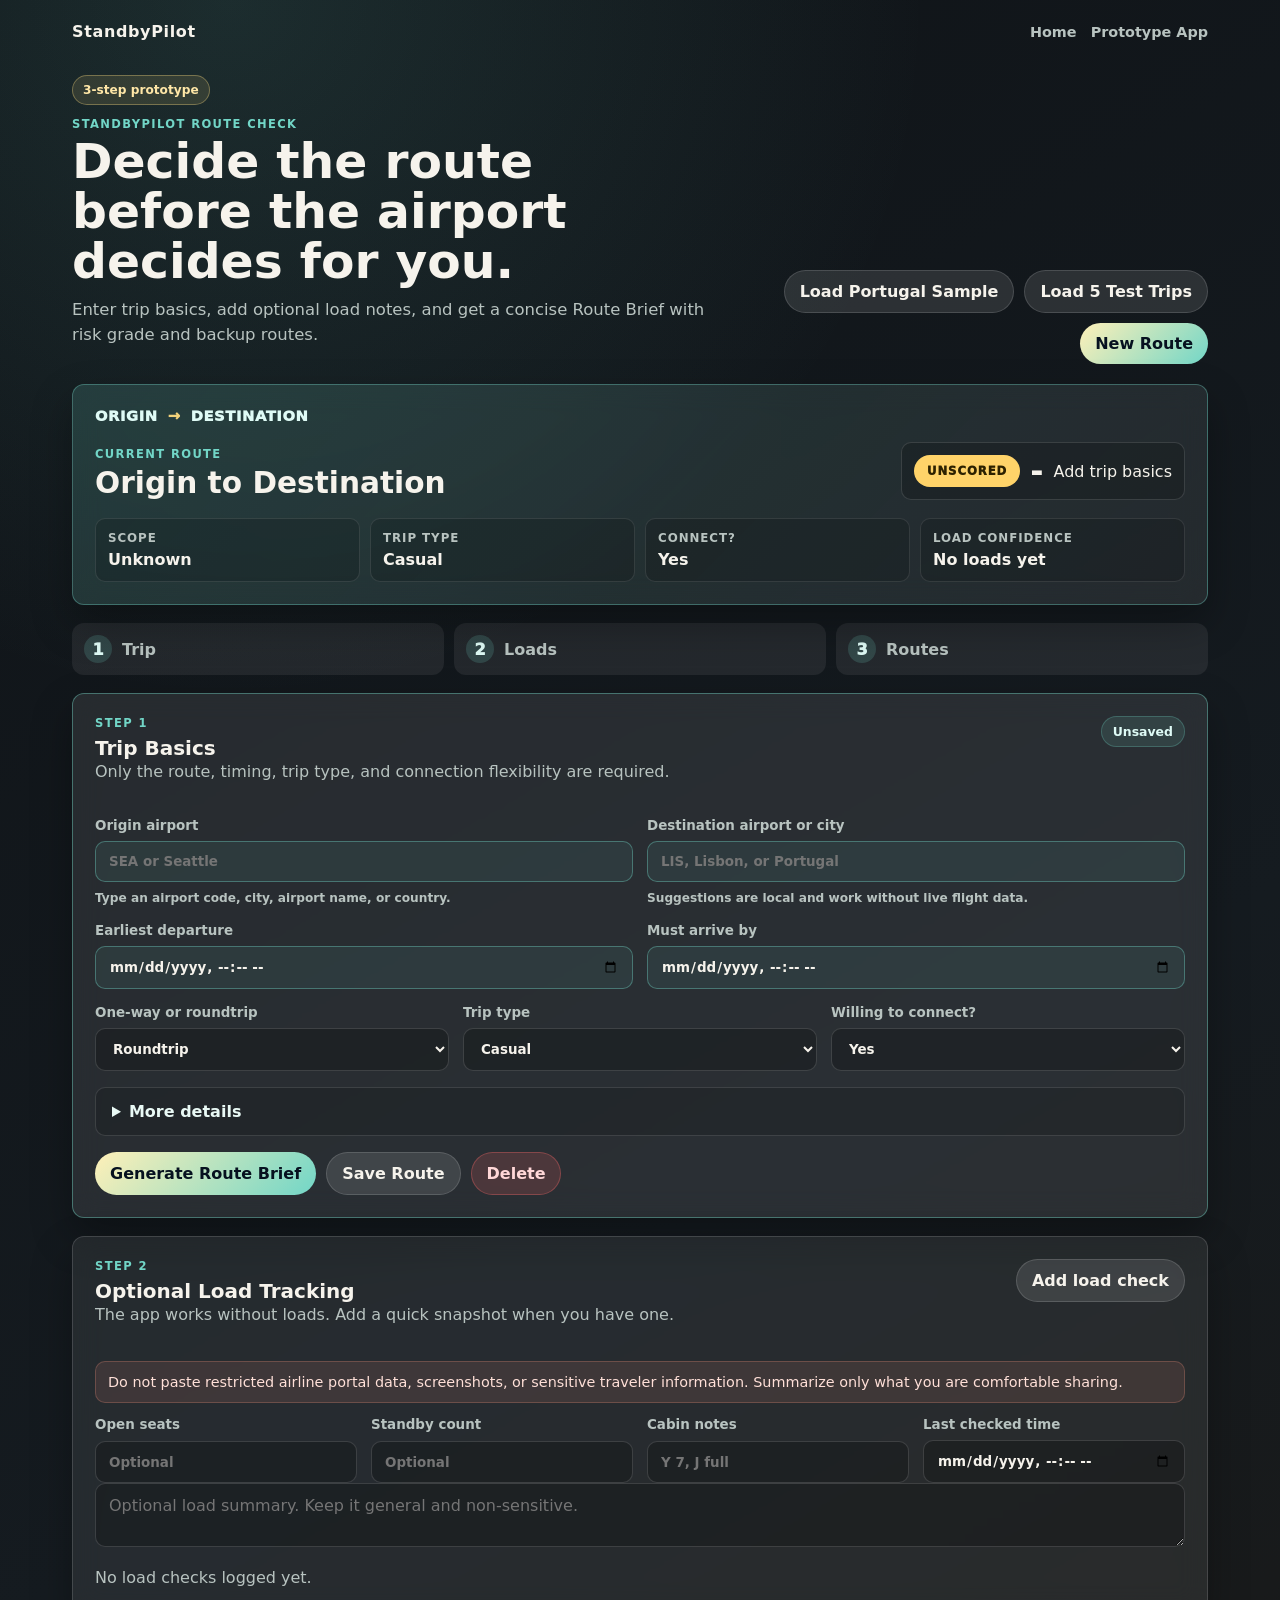
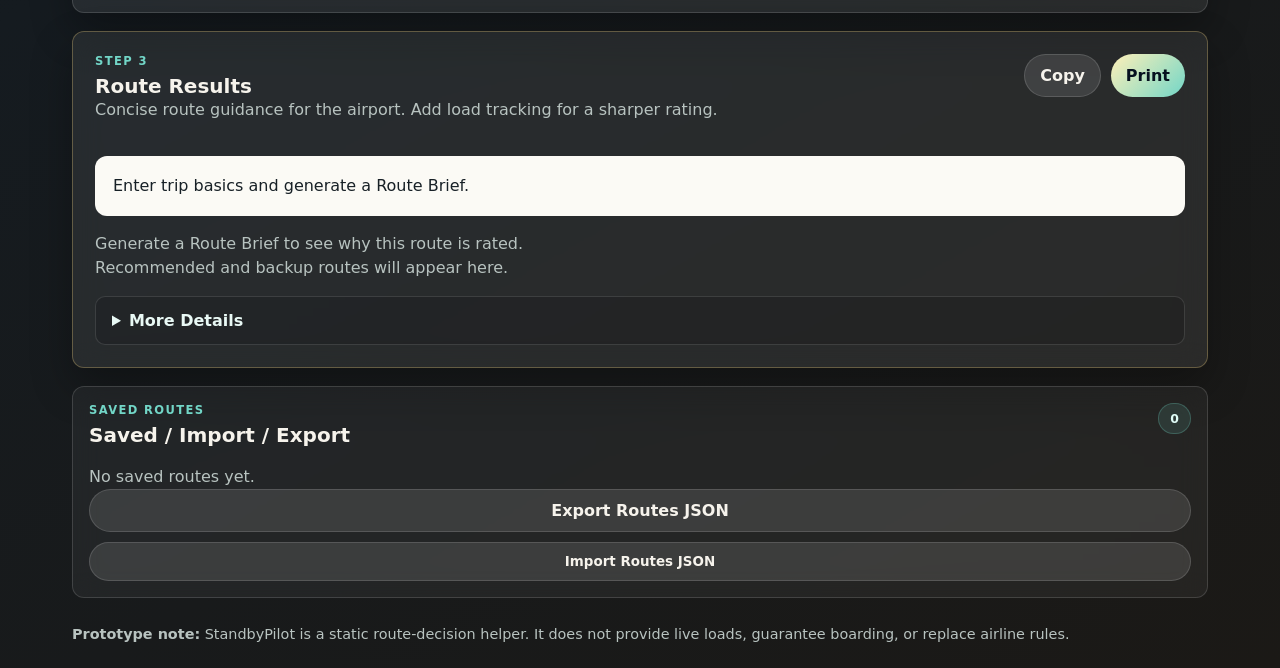
==== commit 51f5ba7f: "Add risk explanation panel container" ====
--- a/app.html
+++ b/app.html
@@ -215,6 +215,7 @@
         </div>
 
         <article id="routeBrief" class="route-brief empty-state">Enter trip basics and generate a Route Brief.</article>
+        <aside id="riskExplanation" class="risk-explanation empty-state">Generate a Route Brief to see why this route is rated.</aside>
         <div id="routeStrategy" class="route-card-grid empty-state">Recommended and backup routes will appear here.</div>
 
         <details class="result-details">
--- a/styles.css
+++ b/styles.css
@@ -192,6 +192,40 @@
 input:focus, select:focus, textarea:focus { border-color: rgba(114, 214, 199, 0.76); box-shadow: 0 0 0 3px rgba(114, 214, 199, 0.13); }
 select option { color: #111827; }
 .priority-field input, .priority-field select { border-color: rgba(114, 214, 199, 0.38); background: rgba(114, 214, 199, 0.08); }
+.autocomplete-field { position: relative; align-content: start; }
+.airport-meta { color: var(--muted); font-size: 0.76rem; line-height: 1.35; }
+.airport-suggestions {
+  display: none;
+  position: absolute;
+  top: calc(100% - 2px);
+  left: 0;
+  right: 0;
+  z-index: 30;
+  max-height: 260px;
+  overflow: auto;
+  padding: 8px;
+  border: 1px solid rgba(114, 214, 199, 0.28);
+  border-radius: 12px;
+  background: rgba(13, 18, 22, 0.97);
+  box-shadow: 0 20px 44px rgba(0, 0, 0, 0.36);
+}
+.airport-suggestions.open { display: grid; gap: 6px; }
+.airport-suggestion {
+  display: grid;
+  grid-template-columns: auto minmax(0, 1fr);
+  gap: 10px;
+  width: 100%;
+  padding: 10px;
+  border-radius: 10px;
+  color: var(--text);
+  background: transparent;
+  border: 1px solid transparent;
+  text-align: left;
+}
+.airport-suggestion:hover, .airport-suggestion:focus { background: rgba(114, 214, 199, 0.12); border-color: rgba(114, 214, 199, 0.32); }
+.airport-code { display: grid; place-items: center; min-width: 46px; height: 36px; border-radius: 999px; background: rgba(114, 214, 199, 0.18); color: #dffbf6; font-weight: 950; }
+.airport-copy strong { display: block; color: var(--text); font-size: 0.9rem; }
+.airport-copy span { color: var(--muted); font-size: 0.78rem; line-height: 1.35; }
 .inline-details, .result-details { border: 1px solid rgba(255, 255, 255, 0.12); border-radius: 10px; background: rgba(0, 0, 0, 0.14); }
 .inline-details summary, .result-details summary { cursor: pointer; padding: 14px 16px; color: #e9f9f5; font-weight: 900; }
 .details-fields { padding: 0 16px 16px; }
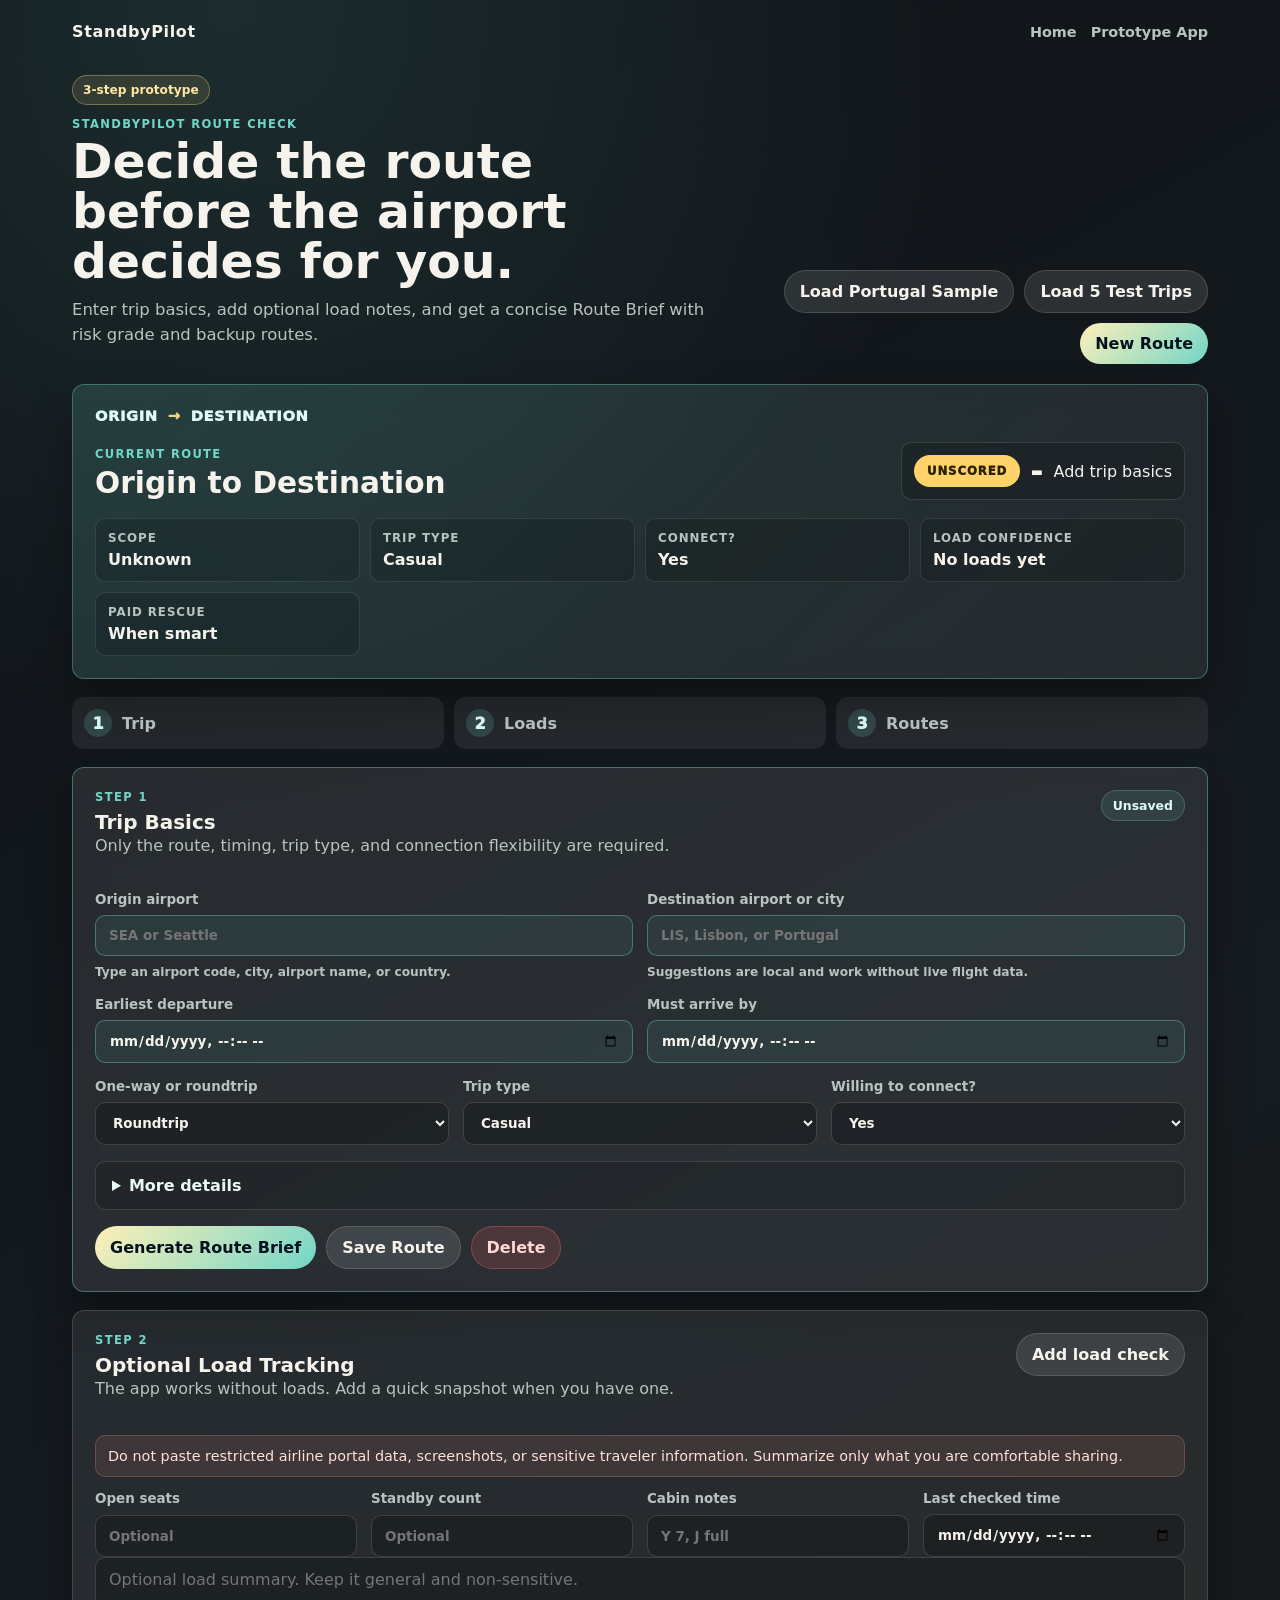
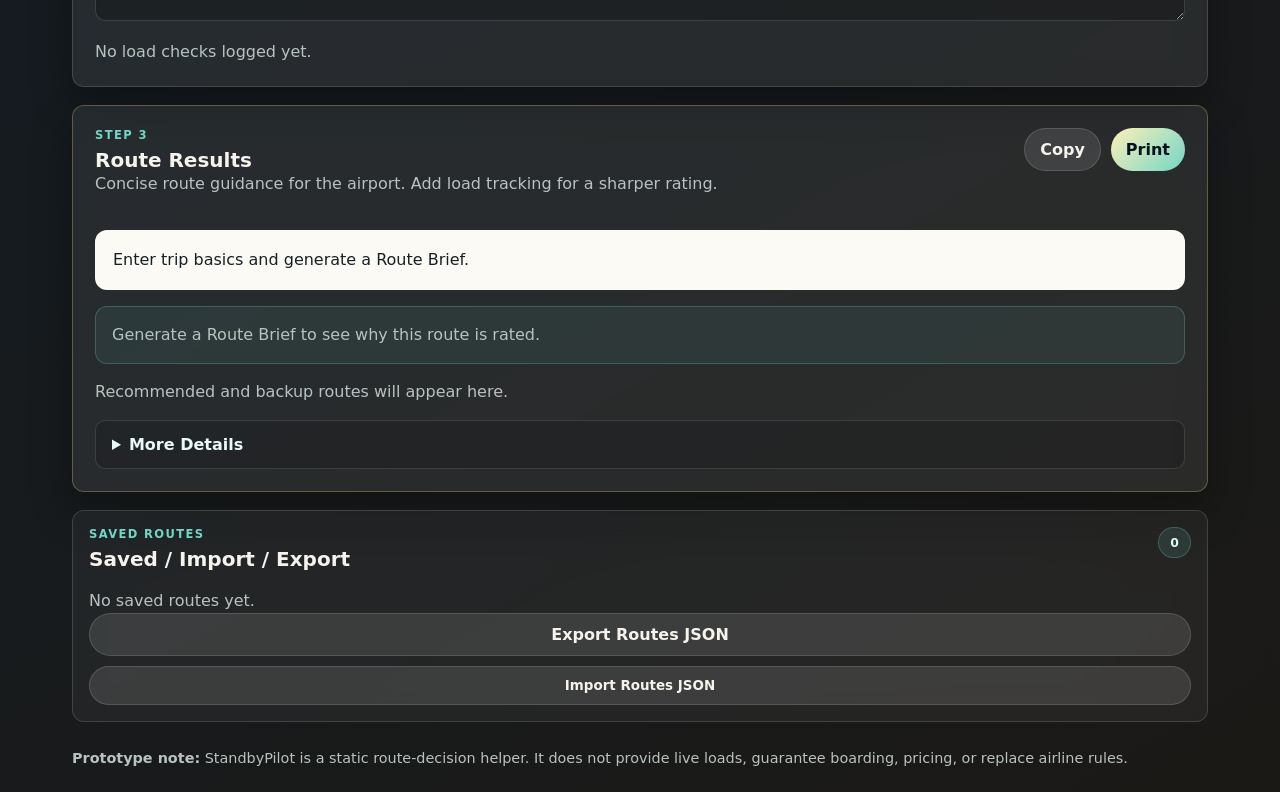
==== commit 019e68a2: "Add paid rescue preference control" ====
--- a/app.html
+++ b/app.html
@@ -54,6 +54,7 @@
           <div><dt>Trip type</dt><dd id="summaryTripType">Casual</dd></div>
           <div><dt>Connect?</dt><dd id="summaryConnections">Yes</dd></div>
           <div><dt>Load confidence</dt><dd id="summaryLoadStatus">No loads yet</dd></div>
+          <div><dt>Paid rescue</dt><dd id="summaryPaidRescue">When smart</dd></div>
         </dl>
       </section>
 
@@ -158,6 +159,13 @@
                   <option value="fastest">Fastest trip</option>
                 </select>
               </label>
+              <label>Paid rescue preference
+                <select id="paidRescuePreference">
+                  <option value="smart">Recommend when smart</option>
+                  <option value="deadline">Only for deadline risk</option>
+                  <option value="off">Do not recommend paid tickets</option>
+                </select>
+              </label>
               <label>Route notes
                 <input id="notes" placeholder="Hotel deadline, preferred hub, ground transfer limits" />
               </label>
@@ -247,7 +255,7 @@
   </main>
 
   <footer id="appFooter" class="footer-note">
-    <strong>Prototype note:</strong> StandbyPilot is a static route-decision helper. It does not provide live loads, guarantee boarding, or replace airline rules.
+    <strong>Prototype note:</strong> StandbyPilot is a static route-decision helper. It does not provide live loads, guarantee boarding, pricing, or replace airline rules.
   </footer>
 
   <script src="./app.js" data-battle-card-src="./battle-card.js"></script>
--- a/styles.css
+++ b/styles.css
@@ -248,14 +248,26 @@
 .route-brief p, .route-brief ul { margin-bottom: 0; }
 .route-brief ul { padding-left: 18px; display: grid; gap: 4px; }
 .brief-call { font-size: 1.15rem; font-weight: 950; }
+.risk-explanation { display: grid; gap: 14px; margin-bottom: 16px; padding: 16px; border: 1px solid rgba(114, 214, 199, 0.26); border-radius: 12px; background: rgba(114, 214, 199, 0.08); }
+.risk-explanation-header { display: flex; justify-content: space-between; align-items: center; gap: 12px; flex-wrap: wrap; }
+.risk-explanation-header h3 { margin: 0; color: #fff0b8; font-size: 1rem; }
+.risk-score-line { display: flex; align-items: center; gap: 8px; flex-wrap: wrap; }
+.risk-score-line strong { font-size: 1.15rem; }
+.risk-factor-grid { display: grid; grid-template-columns: repeat(2, minmax(0, 1fr)); gap: 12px; }
+.risk-factor-card { padding: 12px; border-radius: 10px; background: rgba(0, 0, 0, 0.16); border: 1px solid rgba(255, 255, 255, 0.1); }
+.risk-factor-card h4 { margin: 0 0 8px; color: var(--accent); font-size: 0.78rem; text-transform: uppercase; letter-spacing: 0.08em; }
+.risk-factor-card ul { margin: 0; padding-left: 18px; display: grid; gap: 5px; color: var(--muted); }
+.confidence-note { margin: 0; color: #e8f8f5; line-height: 1.45; }
 .route-card-grid { display: grid; grid-template-columns: repeat(2, minmax(0, 1fr)); gap: 12px; }
-.route-card { padding: 16px; border-radius: 12px; background: rgba(0, 0, 0, 0.18); border: 1px solid rgba(255, 255, 255, 0.12); }
+.route-card { display: grid; gap: 9px; padding: 16px; border-radius: 12px; background: rgba(0, 0, 0, 0.18); border: 1px solid rgba(255, 255, 255, 0.12); }
 .route-card-recommended { border-color: rgba(114, 214, 199, 0.55); background: rgba(114, 214, 199, 0.1); }
 .route-card-backup { border-color: rgba(242, 210, 122, 0.42); background: rgba(242, 210, 122, 0.08); }
 .route-card-alternate { border-color: rgba(239, 143, 120, 0.38); background: rgba(239, 143, 120, 0.08); }
-.route-label { display: inline-flex; width: fit-content; margin-bottom: 10px; padding: 5px 8px; border-radius: 999px; background: var(--accent); color: #06111f; font-size: 0.68rem; font-weight: 950; text-transform: uppercase; letter-spacing: 0.08em; }
-.route-card h3 { color: #fff0b8; margin-bottom: 8px; }
+.route-label, .route-rating { display: inline-flex; width: fit-content; margin-bottom: 2px; padding: 5px 8px; border-radius: 999px; background: var(--accent); color: #06111f; font-size: 0.68rem; font-weight: 950; text-transform: uppercase; letter-spacing: 0.08em; }
+.route-rating { background: rgba(255, 255, 255, 0.12); color: #fff0b8; border: 1px solid rgba(242, 210, 122, 0.24); }
+.route-card h3 { color: #fff0b8; margin-bottom: 0; }
 .route-card p { color: var(--muted); line-height: 1.45; margin-bottom: 0; }
+.route-card p strong { color: #e8f8f5; }
 .result-details { margin-top: 16px; }
 .more-details-list { padding: 0 16px 16px; color: var(--muted); line-height: 1.5; }
 .more-details-list p { margin-bottom: 10px; }
@@ -275,7 +287,7 @@
 .footer-note { margin-bottom: 26px; padding-top: 0; color: var(--muted); font-size: 0.9rem; }
 
 @media (max-width: 920px) {
-  .landing-hero, .login-shell, .landing-grid, .grid.four, .grid.three, .route-card-grid, .summary-main-row, .summary-facts { grid-template-columns: 1fr 1fr; }
+  .landing-hero, .login-shell, .landing-grid, .grid.four, .grid.three, .route-card-grid, .summary-main-row, .summary-facts, .risk-factor-grid { grid-template-columns: 1fr 1fr; }
 }
 
 @media (max-width: 700px) {
@@ -284,7 +296,7 @@
   .header-actions { justify-content: flex-start; }
   h1, .landing-copy h1, .login-copy h1 { font-size: 2.35rem; }
   .app-header, .marketing-page main, .login-page main, .route-app-layout, .footer-note { padding-left: 16px; padding-right: 16px; }
-  .landing-hero, .login-shell, .landing-grid, .grid.four, .grid.three, .grid.two, .route-card-grid, .summary-main-row, .summary-facts, .step-indicator, .details-grid { grid-template-columns: 1fr; }
+  .landing-hero, .login-shell, .landing-grid, .grid.four, .grid.three, .grid.two, .route-card-grid, .summary-main-row, .summary-facts, .step-indicator, .details-grid, .risk-factor-grid { grid-template-columns: 1fr; }
   .summary-callout { grid-template-columns: 1fr; }
   .panel-title-row { flex-direction: column; align-items: flex-start; }
 }
@@ -295,4 +307,5 @@
   .route-app-layout { padding: 0; }
   .panel { box-shadow: none; border: 0; background: transparent; padding: 0; }
   .route-brief { border-radius: 0; box-shadow: none; border: 0; padding: 0; }
-}
+  .risk-explanation { border-color: #dbe4df; background: #fff; color: #172026; box-shadow: none; }
+}
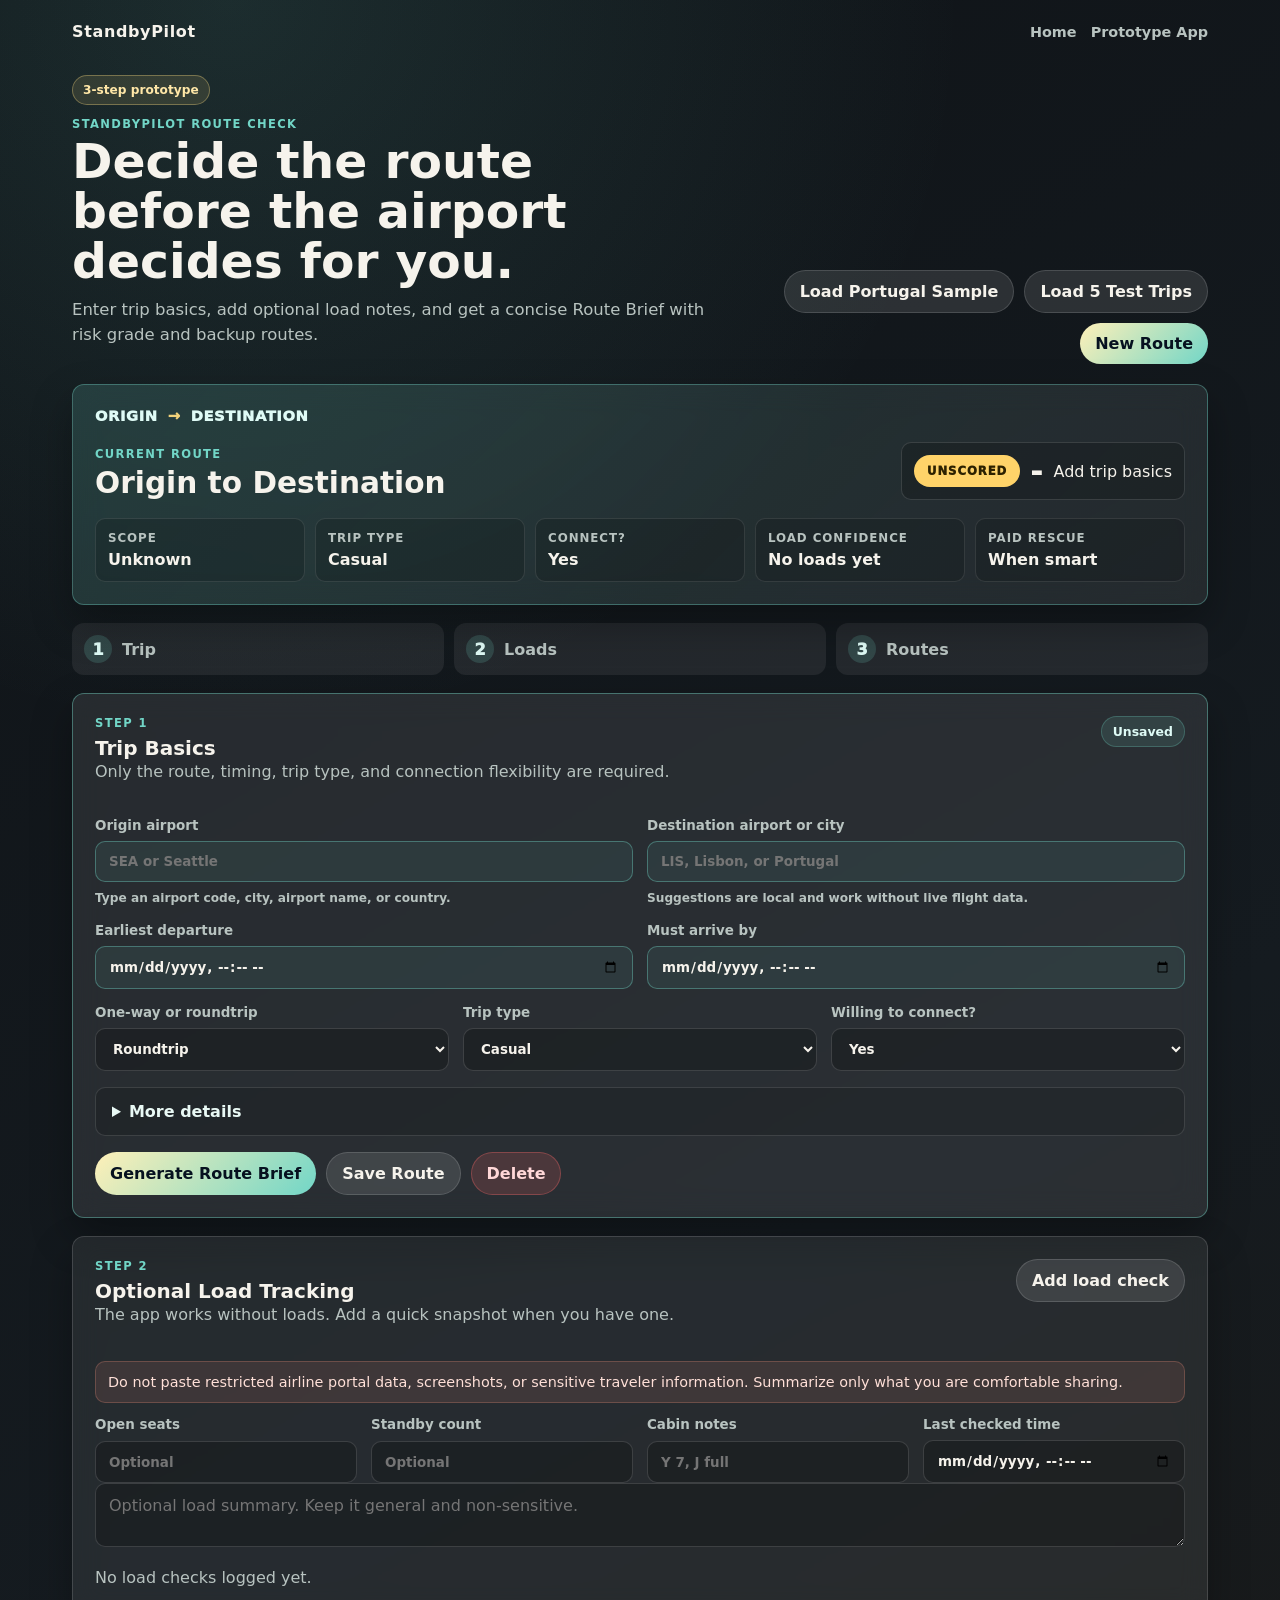
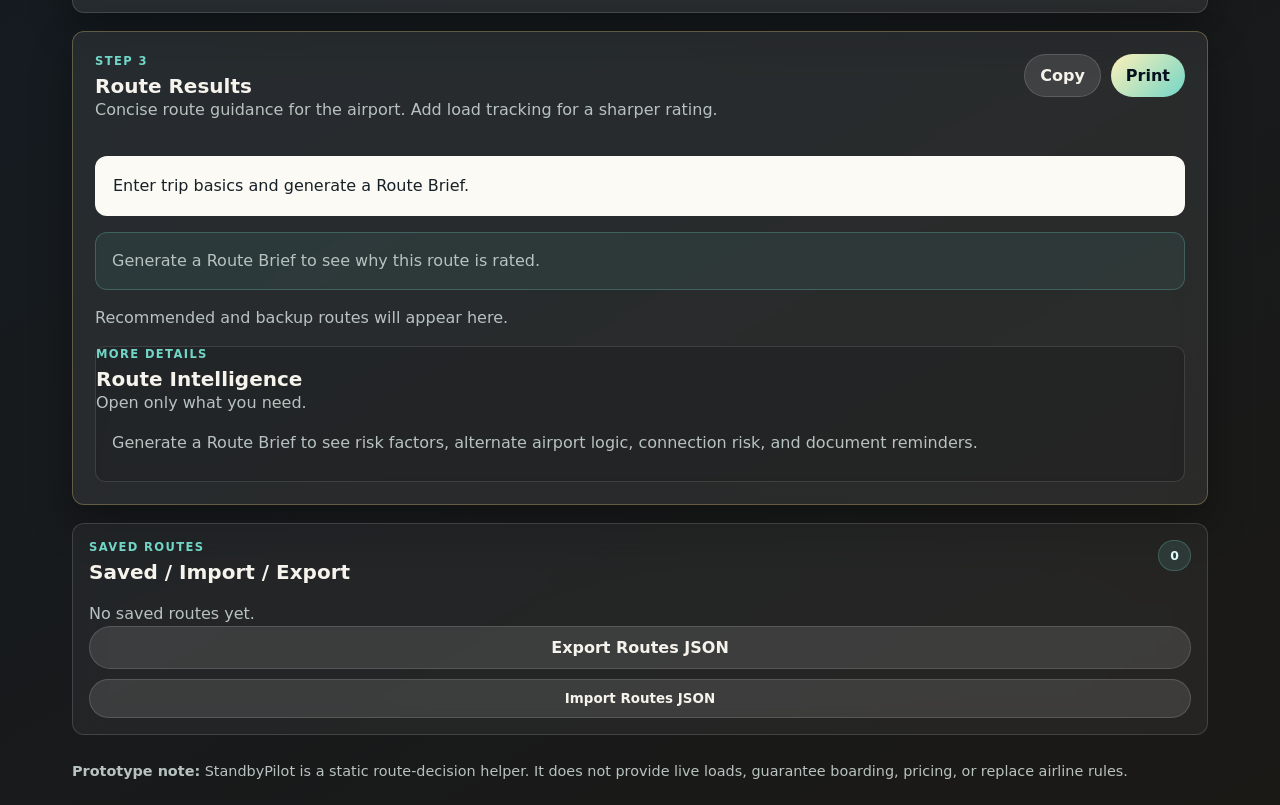
==== commit 0199bf3b: "Add route intelligence drawer shell" ====
--- a/app.html
+++ b/app.html
@@ -226,12 +226,18 @@
         <aside id="riskExplanation" class="risk-explanation empty-state">Generate a Route Brief to see why this route is rated.</aside>
         <div id="routeStrategy" class="route-card-grid empty-state">Recommended and backup routes will appear here.</div>
 
-        <details class="result-details">
-          <summary>More Details</summary>
+        <section class="result-details intelligence-drawers" aria-labelledby="moreDetailsTitle">
+          <div class="details-header-row">
+            <div>
+              <p class="eyebrow">More Details</p>
+              <h2 id="moreDetailsTitle">Route Intelligence</h2>
+            </div>
+            <p class="section-note">Open only what you need.</p>
+          </div>
           <div id="moreDetails" class="more-details-list">
-            <p>Generate a Route Brief to see risk factors, alternate airport logic, connection risk, and document reminders.</p>
-          </div>
-        </details>
+            <p>Generate a Route Brief to inspect risk factors, nearby airports, connection risk, load tracking, paid rescue logic, airline rules, and travel documents.</p>
+          </div>
+        </section>
       </section>
 
       <section class="panel compact secondary-store">
--- a/styles.css
+++ b/styles.css
@@ -163,7 +163,7 @@
 .summary-main-row h2 { font-size: 1.85rem; line-height: 1.12; }
 .summary-callout { display: grid; grid-template-columns: auto auto minmax(0, 1fr); gap: 10px; align-items: center; padding: 12px; border: 1px solid rgba(255, 255, 255, 0.13); border-radius: 10px; background: rgba(0, 0, 0, 0.18); }
 .summary-callout strong { font-size: 2rem; line-height: 1; }
-.summary-facts { display: grid; grid-template-columns: repeat(4, minmax(0, 1fr)); gap: 10px; margin: 0; }
+.summary-facts { display: grid; grid-template-columns: repeat(5, minmax(0, 1fr)); gap: 10px; margin: 0; }
 .summary-facts div { padding: 12px; border-radius: 10px; background: rgba(0, 0, 0, 0.16); border: 1px solid rgba(255, 255, 255, 0.1); }
 .summary-facts dt { color: var(--muted); font-size: 0.74rem; font-weight: 850; text-transform: uppercase; letter-spacing: 0.08em; }
 .summary-facts dd { margin: 5px 0 0; font-weight: 900; }
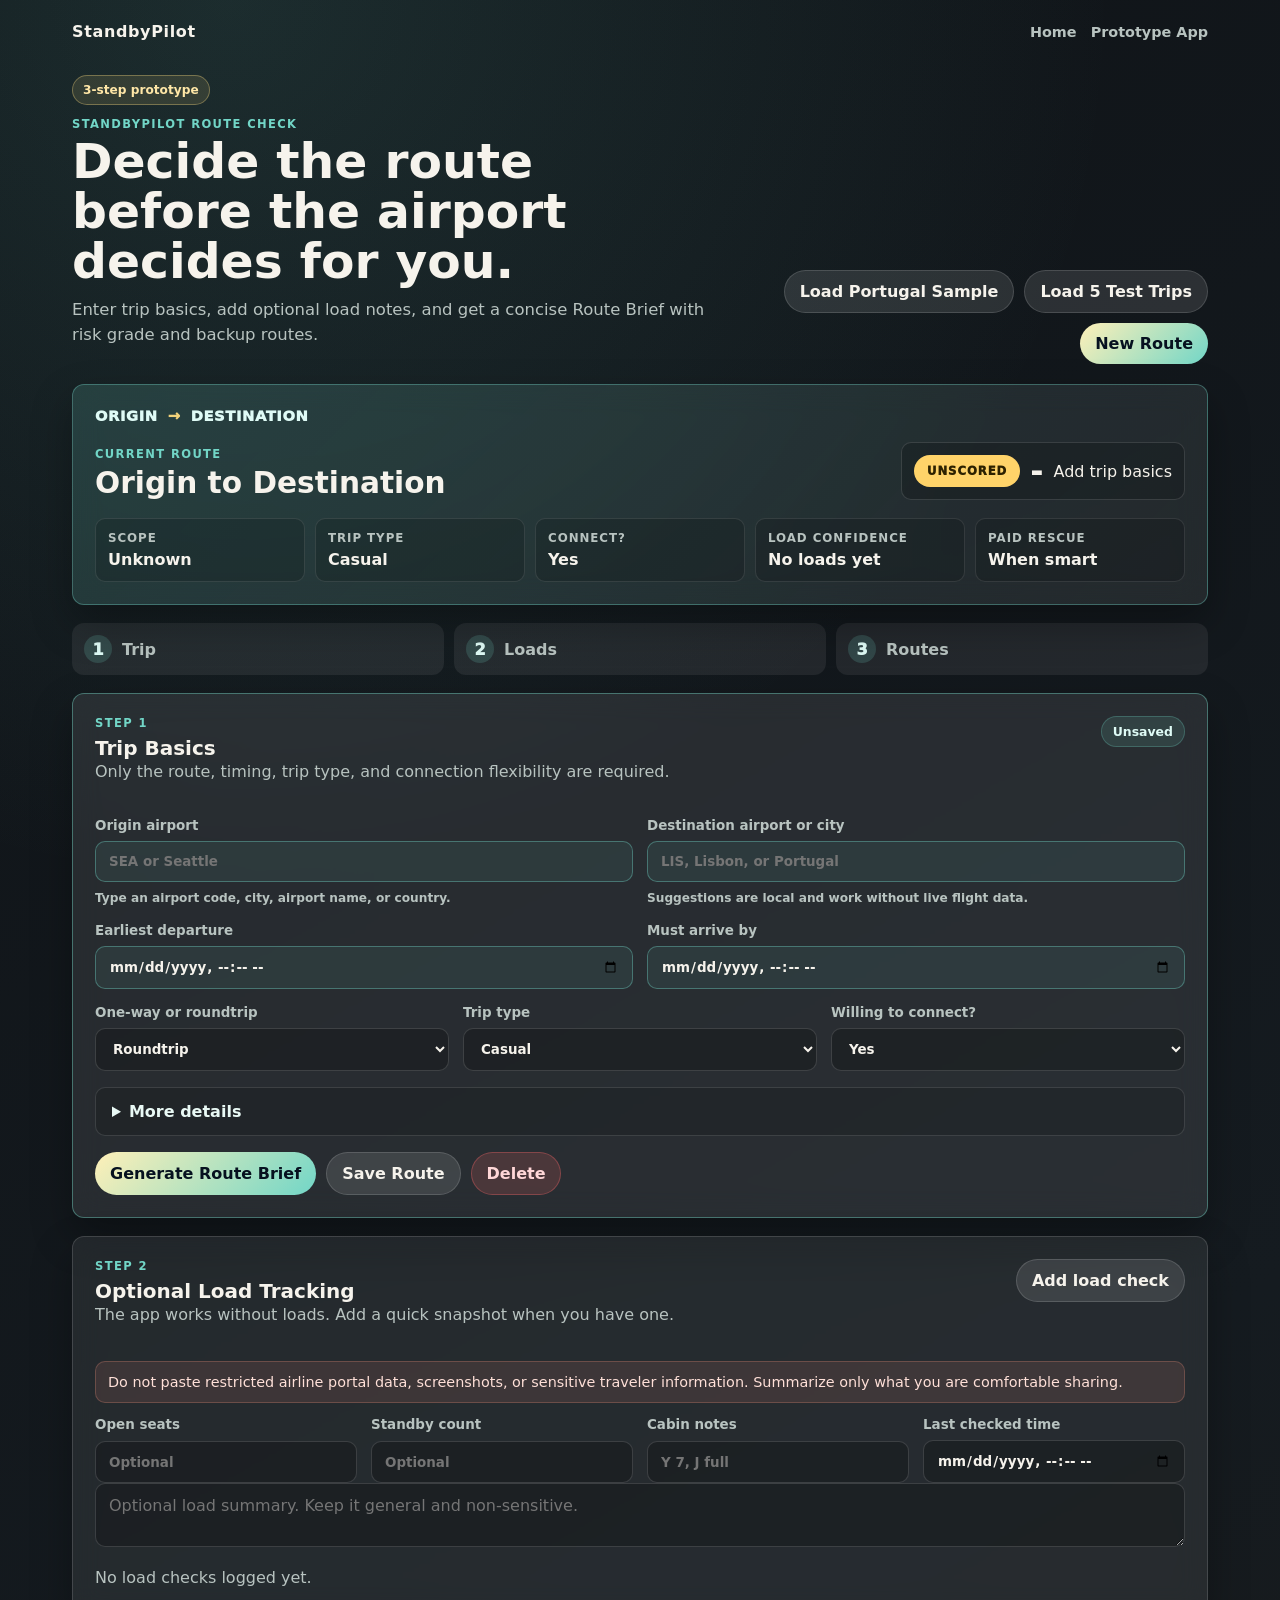
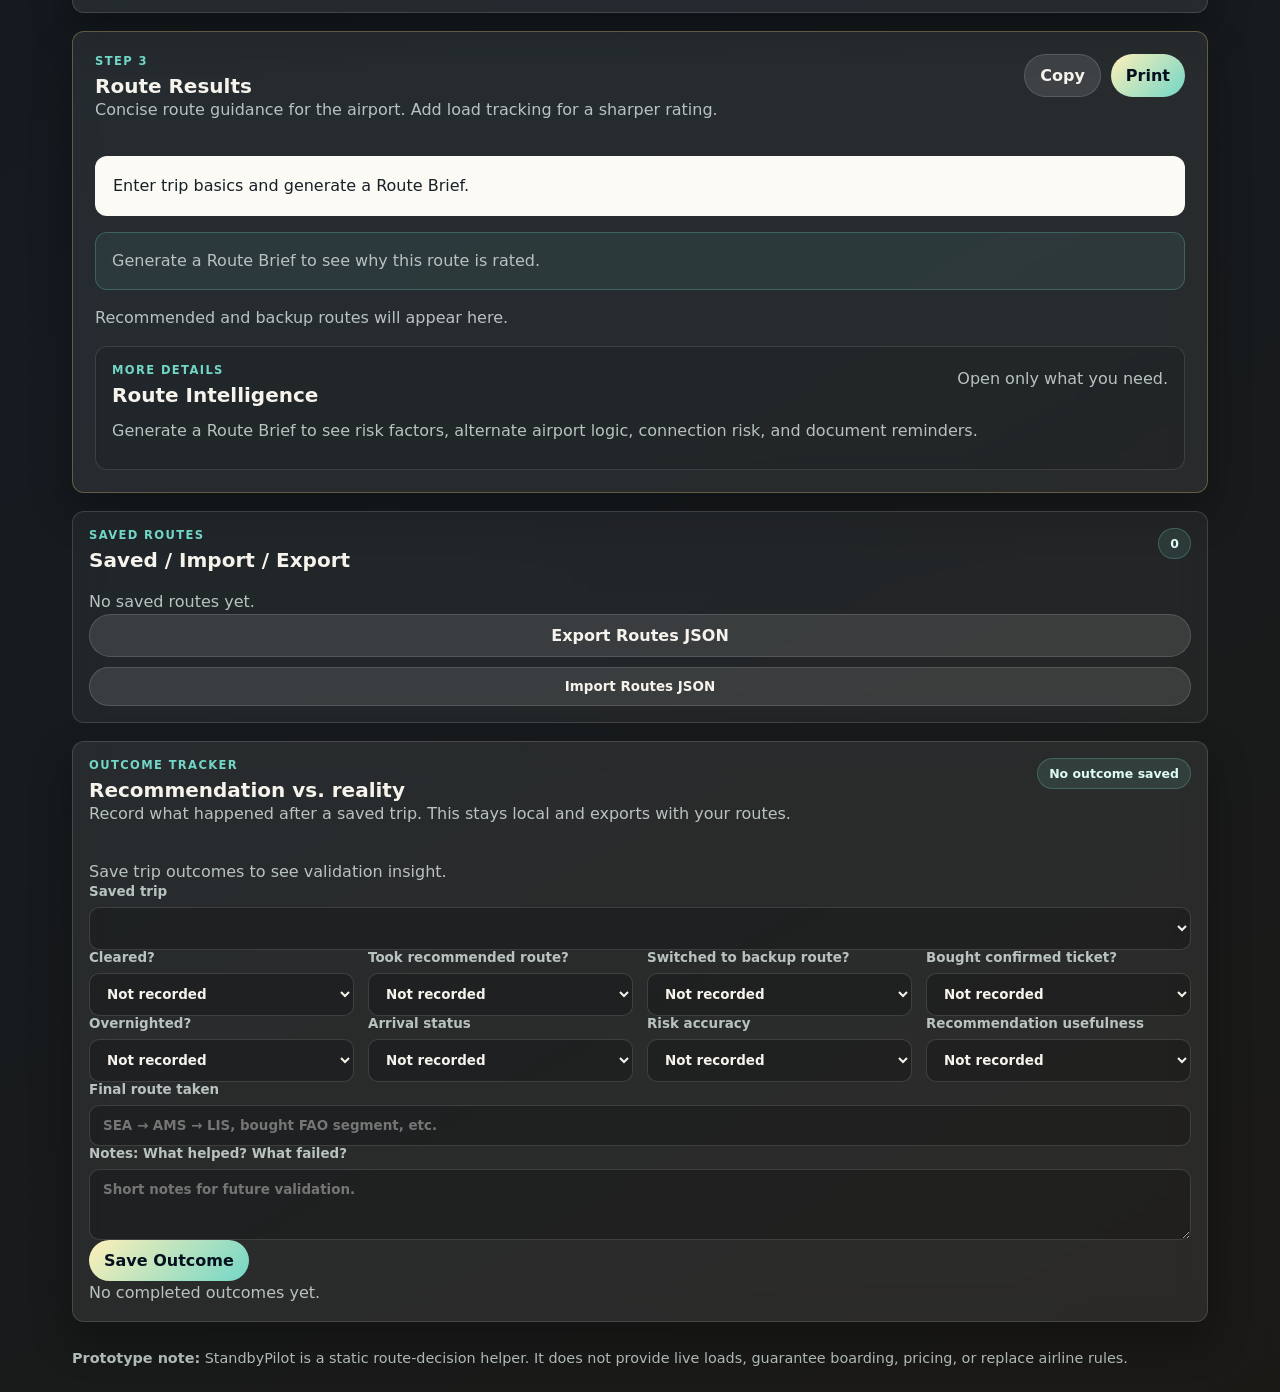
==== commit be5ca7de: "Add Outcome Tracker section" ====
--- a/app.html
+++ b/app.html
@@ -257,6 +257,102 @@
           </label>
         </div>
       </section>
+
+      <section class="panel compact outcome-tracker-panel" id="outcome-tracker" aria-labelledby="outcomeTitle">
+        <div class="panel-title-row">
+          <div>
+            <p class="eyebrow">Outcome Tracker</p>
+            <h2 id="outcomeTitle">Recommendation vs. reality</h2>
+            <p class="section-note">Record what happened after a saved trip. This stays local and exports with your routes.</p>
+          </div>
+          <span id="outcomeSaveStatus" class="status-note">No outcome saved</span>
+        </div>
+
+        <div id="outcomeInsights" class="outcome-insights empty-state">Save trip outcomes to see validation insight.</div>
+
+        <form id="outcomeForm" class="outcome-form">
+          <label>Saved trip
+            <select id="outcomeTripSelect"></select>
+          </label>
+          <div class="grid four">
+            <label>Cleared?
+              <select id="outcomeCleared">
+                <option value="">Not recorded</option>
+                <option value="yes">Yes</option>
+                <option value="no">No</option>
+                <option value="partially">Partially</option>
+              </select>
+            </label>
+            <label>Took recommended route?
+              <select id="outcomeTookRecommended">
+                <option value="">Not recorded</option>
+                <option value="yes">Yes</option>
+                <option value="no">No</option>
+              </select>
+            </label>
+            <label>Switched to backup route?
+              <select id="outcomeSwitchedBackup">
+                <option value="">Not recorded</option>
+                <option value="yes">Yes</option>
+                <option value="no">No</option>
+              </select>
+            </label>
+            <label>Bought confirmed ticket?
+              <select id="outcomeBoughtConfirmed">
+                <option value="">Not recorded</option>
+                <option value="yes">Yes</option>
+                <option value="no">No</option>
+              </select>
+            </label>
+          </div>
+          <div class="grid four">
+            <label>Overnighted?
+              <select id="outcomeOvernighted">
+                <option value="">Not recorded</option>
+                <option value="yes">Yes</option>
+                <option value="no">No</option>
+              </select>
+            </label>
+            <label>Arrival status
+              <select id="outcomeArrivalStatus">
+                <option value="">Not recorded</option>
+                <option value="on-time">On time</option>
+                <option value="late">Late</option>
+                <option value="missed-deadline">Missed deadline</option>
+              </select>
+            </label>
+            <label>Risk accuracy
+              <select id="outcomeRiskAccuracy">
+                <option value="">Not recorded</option>
+                <option value="too-low">Too low</option>
+                <option value="about-right">About right</option>
+                <option value="too-high">Too high</option>
+              </select>
+            </label>
+            <label>Recommendation usefulness
+              <select id="outcomeUsefulness">
+                <option value="">Not recorded</option>
+                <option value="1">1</option>
+                <option value="2">2</option>
+                <option value="3">3</option>
+                <option value="4">4</option>
+                <option value="5">5</option>
+              </select>
+            </label>
+          </div>
+          <label>Final route taken
+            <input id="outcomeFinalRoute" placeholder="SEA → AMS → LIS, bought FAO segment, etc." />
+          </label>
+          <label>Notes: What helped? What failed?
+            <textarea id="outcomeNotes" rows="3" placeholder="Short notes for future validation."></textarea>
+          </label>
+          <div class="button-row">
+            <button type="submit" class="primary">Save Outcome</button>
+          </div>
+        </form>
+
+        <div id="outcomeSummaryCards" class="outcome-summary-list empty-state">No completed outcomes yet.</div>
+      </section>
     </section>
   </main>
 
